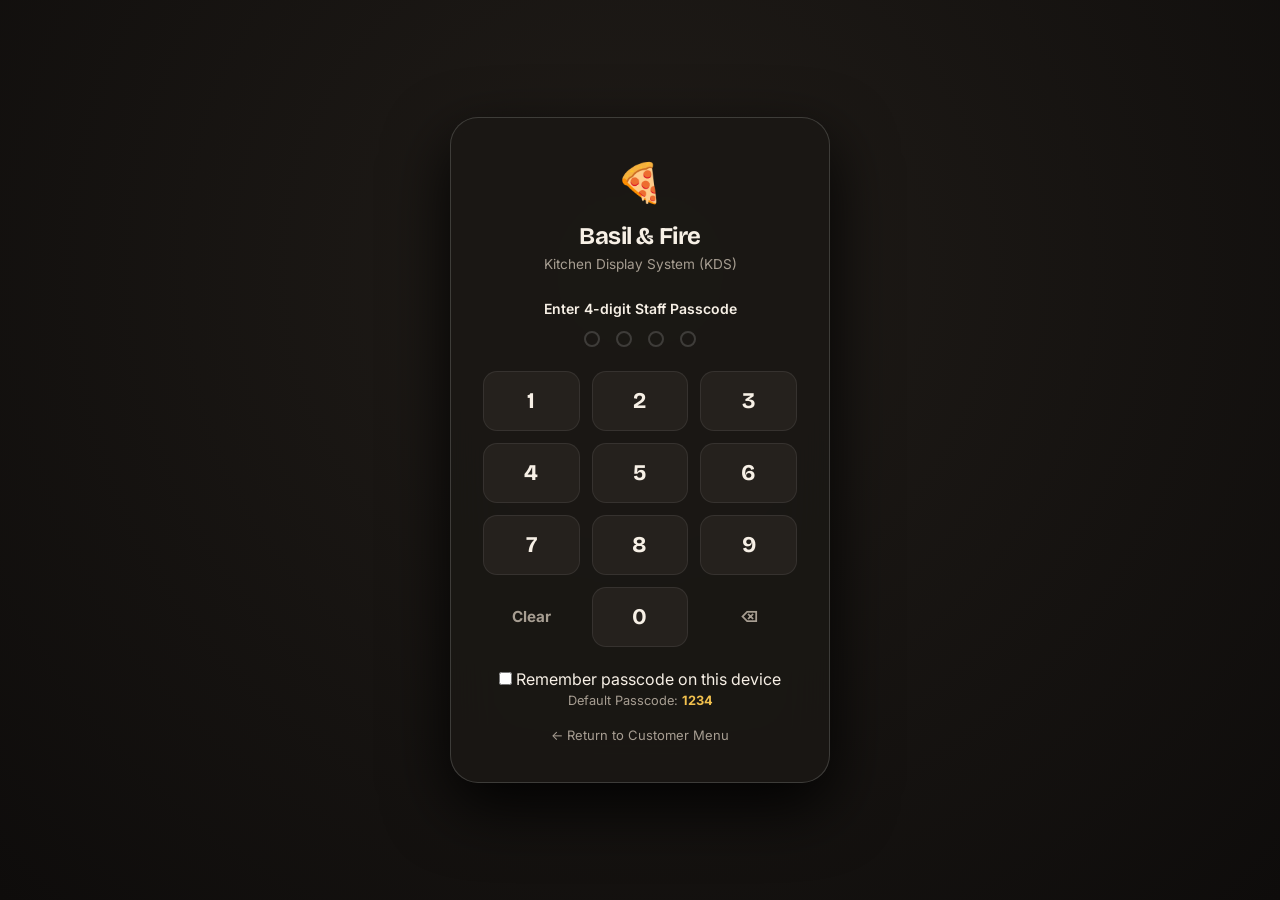
==== kitchen.html @ df95a58b "Update kitchen.html" ====
<!DOCTYPE html>
<html lang="en">
<head>
  <meta charset="UTF-8">
  <meta name="viewport" content="width=device-width, initial-scale=1, viewport-fit=cover">
  <title>Basil & Fire — Kitchen Management KDS</title>
  <meta name="description" content="Live wood-fired kitchen display system.">

  <!-- Google Fonts -->
  <link rel="preconnect" href="https://fonts.googleapis.com">
  <link rel="preconnect" href="https://fonts.gstatic.com" crossorigin>
  <link href="https://fonts.googleapis.com/css2?family=Bricolage+Grotesque:opsz,wght@12..96,400..800&family=Inter:wght@400;500;600;700&display=swap" rel="stylesheet">

  <!-- Stylesheet -->
  <link rel="stylesheet" href="style.css">

  <!-- GSAP Core -->
  <script src="https://cdnjs.cloudflare.com/ajax/libs/gsap/3.12.5/gsap.min.js" defer></script>

  <!-- Application Scripts -->
  <script src="data.js" defer></script>
  <script src="fx.js" defer></script>
  <script src="shared.js" defer></script>
  <script src="kitchen.js" defer></script>
  <script src="app.js" defer></script>
</head>
<body class="kitchen-body">

  <!-- 1. Staff Security PIN Lock Screen -->
  <div class="pin-lock-screen" id="pin-lock-screen">
    <div class="pin-card">
      <div class="pin-brand">
        <span class="pin-logo">🍕</span>
        <h2>Basil & Fire</h2>
        <p>Kitchen Display System (KDS)</p>
      </div>

      <div class="pin-prompt">
        <p class="pin-instructions">Enter 4-digit Staff Passcode</p>
        <div class="pin-dots" id="pin-dots">
          <span class="dot"></span>
          <span class="dot"></span>
          <span class="dot"></span>
          <span class="dot"></span>
        </div>
      </div>

      <div class="pin-keypad">
        <button type="button" class="pin-key" data-num="1">1</button>
        <button type="button" class="pin-key" data-num="2">2</button>
        <button type="button" class="pin-key" data-num="3">3</button>
        <button type="button" class="pin-key" data-num="4">4</button>
        <button type="button" class="pin-key" data-num="5">5</button>
        <button type="button" class="pin-key" data-num="6">6</button>
        <button type="button" class="pin-key" data-num="7">7</button>
        <button type="button" class="pin-key" data-num="8">8</button>
        <button type="button" class="pin-key" data-num="9">9</button>
        <button type="button" class="pin-key pin-key--ghost" id="pin-clear">Clear</button>
        <button type="button" class="pin-key" data-num="0">0</button>
        <button type="button" class="pin-key pin-key--ghost" id="pin-back">⌫</button>
      </div>

      <div class="pin-security-toggle">
        <label>
          <input type="checkbox" id="remember-pin-checkbox"> Remember passcode on this device
        </label>
      </div>

      <p class="pin-hint" id="kds-pin-hint-text">Default Passcode: <strong>1234</strong></p>
      <a href="index.html" class="pin-exit-link">← Return to Customer Menu</a>
    </div>
  </div>

  <!-- 2. Protected KDS Dashboard -->
  <div class="kds-wrapper" id="kds-wrapper" style="display:none;">
    <header class="kds-header">
      <div class="kds-brand-group">
        <span class="live-pulse-dot" aria-hidden="true"></span>
        <h1 class="kds-title">Kitchen Display System</h1>
      </div>

      <div class="kds-nav-actions">
        <button type="button" class="btn btn--table-qr" id="qr-modal-open-btn">
          📷 Table QR Codes
        </button>
        <button type="button" class="btn btn--settings" id="kds-settings-open-btn" title="KDS Settings">
          ⚙️ Settings
        </button>
        <button type="button" class="btn btn--ghost btn--lock" id="lock-kds-btn" title="Lock KDS">
          🔒 Lock
        </button>
        <a href="index.html" class="btn btn--glow-portal" id="customer-menu-link">
          ← Customer Menu
        </a>
      </div>
    </header>

    <!-- Mobile Column Tabs Bar -->
    <div class="kds-mobile-tabs" id="kds-mobile-tabs">
      <button type="button" class="kds-tab-pill is-active" data-col="new">New (<span id="mob-count-new">0</span>)</button>
      <button type="button" class="kds-tab-pill" data-col="preparing">Prep (<span id="mob-count-preparing">0</span>)</button>
      <button type="button" class="kds-tab-pill" data-col="ready">Ready (<span id="mob-count-ready">0</span>)</button>
      <button type="button" class="kds-tab-pill" data-col="completed">Done (<span id="mob-count-completed">0</span>)</button>
    </div>

    <!-- 4 KDS Kanban Columns with Rich Indicators -->
    <main class="kds-grid" id="kds-grid">
      <section class="kds-column is-mob-visible" id="kds-col-new" data-status="new">
        <div class="kds-column__head head--new">
          <div class="col-title-wrap">
            <span class="col-dot dot--new"></span>
            <h2>New Orders</h2>
          </div>
          <span class="col-count-pill" id="count-new">0</span>
        </div>
        <div class="kds-card-list" id="col-new"></div>
      </section>

      <section class="kds-column" id="kds-col-preparing" data-status="preparing">
        <div class="kds-column__head head--prep">
          <div class="col-title-wrap">
            <span class="col-dot dot--prep"></span>
            <h2>In Preparation</h2>
          </div>
          <span class="col-count-pill" id="count-preparing">0</span>
        </div>
        <div class="kds-card-list" id="col-preparing"></div>
      </section>

      <section class="kds-column" id="kds-col-ready" data-status="ready">
        <div class="kds-column__head head--ready">
          <div class="col-title-wrap">
            <span class="col-dot dot--ready"></span>
            <h2>Ready for Pickup / Table</h2>
          </div>
          <span class="col-count-pill" id="count-ready">0</span>
        </div>
        <div class="kds-card-list" id="col-ready"></div>
      </section>

      <section class="kds-column" id="kds-col-completed" data-status="completed">
        <div class="kds-column__head head--done">
          <div class="col-title-wrap">
            <span class="col-dot dot--done"></span>
            <h2>Fulfilled / Completed</h2>
          </div>
          <span class="col-count-pill" id="count-completed">0</span>
        </div>
        <div class="kds-card-list" id="col-completed"></div>
      </section>
    </main>

    <footer class="app-footer">
      <p>Concept project by Shivam Mishra. Basil & Fire is a fictional restaurant. No payments are processed.</p>
    </footer>
  </div>

  <!-- 3. KDS Settings Modal (Change PIN & Timings) -->
  <div class="qr-modal-backdrop" id="kds-settings-backdrop" style="display:none;">
    <div class="qr-modal kds-settings-modal" id="kds-settings-modal">
      <div class="qr-modal__head">
        <div>
          <h3>⚙️ Kitchen System Settings</h3>
          <p class="qr-modal__sub">Manage Staff Passcode and Order Timings</p>
        </div>
        <button type="button" class="sheet__close-btn" id="settings-close-btn">✕</button>
      </div>

      <div class="settings-content">
        <!-- Change Passcode Section -->
        <div class="settings-group">
          <h4>🔒 Change Staff Passcode</h4>
          <p class="settings-hint">Set a new 4-digit PIN for KDS access:</p>
          <div class="settings-input-row">
            <input type="password" id="input-new-pin" class="form-input" maxlength="4" placeholder="New 4-digit PIN">
            <button type="button" class="btn btn--primary" id="btn-save-new-pin">Update PIN</button>
          </div>
          <span class="settings-status-msg" id="pin-change-status"></span>
        </div>

        <!-- Kitchen Order Timings Section -->
        <div class="settings-group">
          <h4>⏱️ Order Fulfillment Timings (ETA)</h4>
          <div class="timing-fields-grid">
            <div class="form-group">
              <label for="input-eta-delivery">Delivery ETA:</label>
              <input type="text" id="input-eta-delivery" class="form-input" placeholder="e.g. 35-45 min">
            </div>
            <div class="form-group">
              <label for="input-eta-pickup">Pickup ETA:</label>
              <input type="text" id="input-eta-pickup" class="form-input" placeholder="e.g. 20-25 min">
            </div>
            <div class="form-group" style="grid-column: span 2;">
              <label for="input-hours-text">Opening Hours Text:</label>
              <input type="text" id="input-hours-text" class="form-input" placeholder="e.g. Open daily 11am to 10pm">
            </div>
          </div>
          <button type="button" class="btn btn--primary" id="btn-save-timings" style="margin-top:12px; width:100%;">
            Save Kitchen Timings
          </button>
          <span class="settings-status-msg" id="timing-change-status"></span>
        </div>
      </div>
    </div>
  </div>

  <!-- 4. Table QR Modal -->
  <div class="qr-modal-backdrop" id="qr-backdrop" style="display:none;">
    <div class="qr-modal" id="qr-modal">
      <div class="qr-modal__head">
        <div>
          <h3>Restaurant Table QR Cards</h3>
          <p class="qr-modal__sub">Generates desk codes for in-house diners</p>
        </div>
        <button type="button" class="sheet__close-btn" id="qr-close-btn">✕</button>
      </div>

      <div class="table-selector-box">
        <label for="table-select-input">Select Table Number:</label>
        <select id="table-select-input" class="form-input table-dropdown">
          <option value="1">Table #01</option>
          <option value="2">Table #02</option>
          <option value="3">Table #03</option>
          <option value="4" selected>Table #04 (Popular)</option>
          <option value="5">Table #05</option>
          <option value="6">Table #06</option>
          <option value="7">Table #07</option>
          <option value="8">Table #08</option>
          <option value="9">Table #09</option>
          <option value="10">Table #10</option>
          <option value="11">Table #11</option>
          <option value="12">Table #12</option>
        </select>
      </div>

      <div class="qr-card-preview" id="qr-card-printable">
        <div class="qr-brand-tag">🍕 Basil & Fire</div>
        <div class="qr-table-headline" id="qr-table-headline">TABLE #04</div>
        <div class="qr-image-wrapper" id="qr-code-img-wrap"></div>
        <p class="qr-instructions">Scan with phone camera to order directly to this table</p>
      </div>

      <div class="qr-modal-actions">
        <button type="button" class="btn btn--primary" id="qr-test-open-btn">
          Test Open Table in New Tab ↗
        </button>
      </div>
    </div>
  </div>

</body>
</html>
---- style.css ----
/* ==========================================================================
   Basil & Fire - Unified Complete Stylesheet
   ========================================================================== */

:root {
  --bg: #12100E;
  --surface: #1B1815;
  --surface-2: #25211D;
  --surface-3: #322C27;
  --line: rgba(255, 255, 255, 0.08);
  --line-strong: rgba(255, 255, 255, 0.16);
  --text: #F7F0E6;
  --muted: #A79E92;
  --tomato: #FF5A36;
  --tomato-hover: #E34825;
  --basil: #8BD18F;
  --gold: #F2C14E;

  --font-heading: 'Bricolage Grotesque', -apple-system, BlinkMacSystemFont, sans-serif;
  --font-body: 'Inter', -apple-system, BlinkMacSystemFont, sans-serif;

  --radius-sm: 8px;
  --radius-md: 14px;
  --radius-lg: 20px;
  --radius-xl: 28px;

  --space-1: 4px;
  --space-2: 8px;
  --space-3: 12px;
  --space-4: 16px;
  --space-5: 20px;
  --space-6: 24px;
  --space-8: 32px;
}

*, *::before, *::after {
  box-sizing: border-box;
  margin: 0;
  padding: 0;
  -webkit-tap-highlight-color: transparent;
}

html {
  font-family: var(--font-body);
  background-color: var(--bg);
  color: var(--text);
  font-size: 16px;
  line-height: 1.5;
  overflow-x: hidden;
  -webkit-text-size-adjust: 100%;
}

body {
  min-height: 100vh;
  min-height: 100dvh;
  background-color: var(--bg);
  color: var(--text);
  overflow-x: hidden;
}

body.is-locked {
  overflow: hidden;
  touch-action: none;
}

:focus-visible {
  outline: 2px solid var(--tomato);
  outline-offset: 2px;
}

h1, h2, h3, h4 {
  font-family: var(--font-heading);
  letter-spacing: -0.02em;
  font-weight: 700;
  color: var(--text);
}

p {
  color: var(--muted);
}

/* Layout Containers */
.app-shell {
  width: 100%;
  max-width: 100%;
  margin: 0 auto;
  min-height: 100dvh;
  display: flex;
  flex-direction: column;
}

.main-column {
  width: 100%;
  max-width: 640px;
  margin: 0 auto;
  padding-bottom: 100px;
}

.desktop-cart-column {
  display: none;
}

@media (min-width: 1024px) {
  .app-shell {
    max-width: 1240px;
    display: grid;
    grid-template-columns: 1fr 380px;
    gap: 40px;
    padding: 0 var(--space-6);
  }
  .main-column {
    max-width: 100%;
    padding-bottom: var(--space-8);
  }
  .desktop-cart-column {
    display: block;
    position: sticky;
    top: 24px;
    height: calc(100vh - 48px);
    background: var(--surface);
    border: 1px solid var(--line);
    border-radius: var(--radius-lg);
    padding: var(--space-6);
  }
}

/* Header & Segmented Control */
.app-header {
  position: sticky;
  top: 0;
  z-index: 40;
  background: rgba(18, 16, 14, 0.9);
  backdrop-filter: blur(16px);
  -webkit-backdrop-filter: blur(16px);
  border-bottom: 1px solid var(--line);
  padding: var(--space-3) var(--space-4);
}

.nav-container {
  display: flex;
  align-items: center;
  justify-content: space-between;
  gap: var(--space-3);
  max-width: 640px;
  margin: 0 auto;
}

.brand-link {
  display: inline-flex;
  align-items: center;
  gap: 8px;
  text-decoration: none;
  color: var(--text);
  font-family: var(--font-heading);
  font-size: 1.25rem;
  font-weight: 800;
  letter-spacing: -0.02em;
}

.brand-dot {
  width: 10px;
  height: 10px;
  border-radius: 50%;
  background: var(--tomato);
  box-shadow: 0 0 10px rgba(255, 90, 54, 0.5);
}

.segmented-control {
  position: relative;
  display: inline-flex;
  background: var(--surface-2);
  border: 1px solid var(--line);
  border-radius: 999px;
  padding: 3px;
  min-height: 40px;
}

.seg-thumb {
  position: absolute;
  top: 3px;
  bottom: 3px;
  left: 0;
  background: var(--surface-3);
  border: 1px solid var(--line-strong);
  border-radius: 999px;
  transition: transform 0.25s ease, width 0.25s ease;
  pointer-events: none;
}

.seg-btn {
  position: relative;
  z-index: 2;
  background: transparent;
  border: none;
  color: var(--muted);
  font-family: var(--font-body);
  font-size: 0.8125rem;
  font-weight: 600;
  padding: 6px 14px;
  border-radius: 999px;
  cursor: pointer;
  transition: color 0.2s ease;
}

.seg-btn.is-active {
  color: var(--text);
}

/* Hero Section */
.hero-section {
  padding: var(--space-4);
}

.hero-card {
  position: relative;
  border-radius: var(--radius-lg);
  overflow: hidden;
  border: 1px solid var(--line);
  background: var(--surface);
  min-height: 200px;
  display: flex;
  flex-direction: column;
  justify-content: flex-end;
}

.hero-media {
  position: absolute;
  inset: 0;
  z-index: 1;
}

.hero-img {
  width: 100%;
  height: 100%;
  object-fit: cover;
}

.hero-overlay {
  position: absolute;
  inset: 0;
  background: linear-gradient(180deg, rgba(18, 16, 14, 0.2) 0%, rgba(18, 16, 14, 0.92) 80%, rgba(18, 16, 14, 0.98) 100%);
}

.hero-content {
  position: relative;
  z-index: 2;
  padding: var(--space-5);
}

.hero-title {
  font-size: clamp(1.6rem, 5vw, 2.2rem);
  font-weight: 800;
  line-height: 1.1;
  color: #FFFFFF;
}

.hero-tagline {
  color: var(--muted);
  font-size: 0.9rem;
  margin-top: 4px;
}

.hero-chips {
  display: flex;
  flex-wrap: wrap;
  gap: var(--space-2);
  margin-top: var(--space-3);
}

.chip {
  display: inline-flex;
  align-items: center;
  gap: 6px;
  padding: 5px 10px;
  border-radius: 999px;
  font-size: 0.75rem;
  font-weight: 600;
  background: rgba(255, 255, 255, 0.08);
  border: 1px solid var(--line);
  color: var(--text);
}

.chip--accent {
  background: rgba(255, 90, 54, 0.15);
  border-color: rgba(255, 90, 54, 0.3);
  color: #FFA590;
}

.chip-icon {
  width: 14px;
  height: 14px;
}

/* Category Tabs */
.category-tabs {
  position: sticky;
  top: 61px;
  z-index: 30;
  background: rgba(18, 16, 14, 0.92);
  backdrop-filter: blur(12px);
  -webkit-backdrop-filter: blur(12px);
  border-bottom: 1px solid var(--line);
}

.tabs-scroller {
  overflow-x: auto;
  scrollbar-width: none;
  -ms-overflow-style: none;
  padding: 0 var(--space-4);
}

.tabs-scroller::-webkit-scrollbar {
  display: none;
}

.tabs-track {
  position: relative;
  display: inline-flex;
  gap: var(--space-4);
}

.tab-btn {
  background: transparent;
  border: none;
  color: var(--muted);
  font-family: var(--font-body);
  font-size: 0.875rem;
  font-weight: 600;
  padding: var(--space-3) var(--space-1);
  cursor: pointer;
  white-space: nowrap;
  transition: color 0.2s ease;
}

.tab-btn.is-active {
  color: var(--tomato);
}

.tab-underline {
  position: absolute;
  bottom: 0;
  left: 0;
  height: 2px;
  background: var(--tomato);
  border-radius: 2px;
  transition: transform 0.25s ease, width 0.25s ease;
}

/* Menu Catalog */
.menu-catalog {
  padding: var(--space-4);
}

.category-section {
  margin-bottom: var(--space-8);
  scroll-margin-top: 110px;
}

.category-header {
  display: flex;
  align-items: baseline;
  justify-content: space-between;
  margin-bottom: var(--space-4);
  padding-bottom: var(--space-2);
  border-bottom: 1px solid var(--line);
}

.category-title {
  font-size: 1.35rem;
}

.category-count {
  font-size: 0.8rem;
  color: var(--muted);
}

.menu-grid {
  display: grid;
  grid-template-columns: 1fr;
  gap: var(--space-4);
}

/* Item Card */
.item-card {
  display: grid;
  grid-template-columns: 104px 1fr;
  gap: var(--space-3);
  background: var(--surface);
  border: 1px solid var(--line);
  border-radius: var(--radius-lg);
  padding: var(--space-3);
  cursor: pointer;
  transition: border-color 0.2s ease;
}

.item-card:hover {
  border-color: var(--line-strong);
}

.item-card__media {
  position: relative;
  width: 104px;
  height: 104px;
  border-radius: var(--radius-md);
  overflow: hidden;
  background: var(--surface-2);
  flex-shrink: 0;
}

.item-img {
  width: 100%;
  height: 100%;
  object-fit: cover;
}

.media-skeleton {
  position: absolute;
  inset: 0;
}

.skeleton {
  background: linear-gradient(90deg, var(--surface) 25%, var(--surface-2) 50%, var(--surface) 75%);
  background-size: 200% 100%;
  animation: shimmer 1.6s infinite;
}

@keyframes shimmer {
  0% { background-position: 200% 0; }
  100% { background-position: -200% 0; }
}

.img-fallback {
  width: 100%;
  height: 100%;
  background: var(--surface-2);
  display: flex;
  align-items: center;
  justify-content: center;
  color: var(--muted);
}

.img-fallback svg {
  width: 32px;
  height: 32px;
  fill: currentColor;
}

.item-badges {
  position: absolute;
  top: 6px;
  left: 6px;
  display: flex;
  flex-direction: column;
  gap: 4px;
  z-index: 2;
}

.badge {
  display: inline-flex;
  align-items: center;
  gap: 3px;
  font-size: 0.65rem;
  font-weight: 700;
  padding: 2px 6px;
  border-radius: 999px;
  text-transform: uppercase;
}

.badge--veg {
  background: rgba(18, 16, 14, 0.85);
  color: var(--basil);
  border: 1px solid var(--basil);
}

.badge-dot {
  width: 5px;
  height: 5px;
  border-radius: 50%;
  background: var(--basil);
}

.badge--spicy {
  background: rgba(18, 16, 14, 0.85);
  color: #FF8F6B;
  border: 1px solid #FF8F6B;
}

.item-card__body {
  display: flex;
  flex-direction: column;
  justify-content: space-between;
  min-width: 0;
}

.item-name {
  font-size: 1.05rem;
  line-height: 1.25;
}

.item-desc {
  font-size: 0.8125rem;
  color: var(--muted);
  margin-top: 4px;
  display: -webkit-box;
  -webkit-line-clamp: 2;
  -webkit-box-orient: vertical;
  overflow: hidden;
}

.item-card__footer {
  display: flex;
  align-items: center;
  justify-content: space-between;
  margin-top: var(--space-3);
}

.item-price {
  font-weight: 700;
  font-size: 0.95rem;
  color: var(--text);
}

/* Buttons and Steppers */
.btn {
  display: inline-flex;
  align-items: center;
  justify-content: center;
  min-height: 48px;
  padding: 0 var(--space-5);
  font-family: var(--font-body);
  font-weight: 600;
  font-size: 0.95rem;
  border-radius: var(--radius-md);
  border: 1px solid transparent;
  cursor: pointer;
  user-select: none;
}

.btn--primary {
  background-color: var(--tomato);
  color: #FFFFFF;
}

.btn--ghost {
  background-color: transparent;
  border-color: var(--line);
  color: var(--text);
}

.btn-action {
  min-width: 38px;
  height: 38px;
  border-radius: 999px;
  border: 1px solid var(--line-strong);
  background: var(--surface-2);
  color: var(--text);
  font-weight: 700;
  font-size: 0.875rem;
  padding: 0 14px;
  display: inline-flex;
  align-items: center;
  justify-content: center;
  cursor: pointer;
}

.btn-action--custom {
  background: rgba(255, 90, 54, 0.1);
  color: var(--tomato);
  border-color: rgba(255, 90, 54, 0.3);
}

.btn-action--add {
  font-size: 1.15rem;
  padding: 0;
  width: 38px;
}

.stepper {
  display: inline-flex;
  align-items: center;
  background: var(--surface-3);
  border: 1px solid var(--line-strong);
  border-radius: 999px;
  height: 38px;
  padding: 2px;
}

.stepper-btn {
  width: 32px;
  height: 32px;
  border-radius: 50%;
  border: none;
  background: transparent;
  color: var(--text);
  font-size: 1.1rem;
  font-weight: 700;
  display: inline-flex;
  align-items: center;
  justify-content: center;
  cursor: pointer;
}

.stepper-val {
  min-width: 24px;
  text-align: center;
  font-weight: 700;
  font-size: 0.875rem;
}

/* Floating Cart Bar (Hidden When 0 items) */
.cart-bar-anchor {
  position: fixed;
  bottom: 0;
  left: 0;
  right: 0;
  z-index: 50;
  pointer-events: none;
  padding: 0 var(--space-4) max(14px, env(safe-area-inset-bottom));
}

.cart-bar {
  display: none; /* Never peeks when empty */
  max-width: 580px;
  margin: 0 auto;
  pointer-events: auto;
  align-items: center;
  justify-content: space-between;
  background: var(--tomato);
  color: #FFFFFF;
  border-radius: var(--radius-lg);
  padding: 14px 20px;
  box-shadow: 0 10px 30px rgba(255, 90, 54, 0.35);
  cursor: pointer;
}

.cart-bar.is-visible {
  display: flex;
}

.cart-bar__left, .cart-bar__right {
  display: flex;
  align-items: center;
  gap: 12px;
}

.cart-bar__badge {
  background: #FFFFFF;
  color: var(--tomato);
  font-weight: 800;
  font-size: 0.8125rem;
  width: 26px;
  height: 26px;
  border-radius: 50%;
  display: flex;
  align-items: center;
  justify-content: center;
}

.cart-bar__title {
  font-weight: 700;
  font-size: 0.95rem;
}

.cart-bar__total {
  font-weight: 800;
  font-size: 1.05rem;
}

.cart-bar__arrow {
  font-size: 1.2rem;
}

/* Sheet & Modal Containers */
.overlay-container {
  display: none;
  position: fixed;
  inset: 0;
  z-index: 100;
}

.overlay-container.is-active {
  display: flex;
  align-items: flex-end;
  justify-content: center;
}

.sheet-backdrop {
  position: absolute;
  inset: 0;
  background: rgba(0, 0, 0, 0.7);
}

.sheet {
  position: relative;
  z-index: 2;
  width: 100%;
  max-width: 600px;
  max-height: 90dvh;
  background: var(--surface);
  border-radius: var(--radius-xl) var(--radius-xl) 0 0;
  border-top: 1px solid var(--line-strong);
  display: flex;
  flex-direction: column;
}

@media (min-width: 1024px) {
  .overlay-container.is-active {
    align-items: center;
  }
  .sheet {
    max-width: 520px;
    border-radius: var(--radius-xl);
    border: 1px solid var(--line-strong);
    box-shadow: 0 20px 60px rgba(0, 0, 0, 0.8);
  }
}

.sheet__handle {
  width: 36px;
  height: 4px;
  border-radius: 2px;
  background: var(--line-strong);
  margin: 12px auto;
  flex-shrink: 0;
}

.sheet__head {
  padding: 0 var(--space-5) var(--space-3);
  border-bottom: 1px solid var(--line);
}

.sheet__title-row {
  display: flex;
  align-items: center;
  justify-content: space-between;
}

.sheet__title {
  font-size: 1.4rem;
}

.sheet__close-btn {
  width: 36px;
  height: 36px;
  border-radius: 50%;
  border: 1px solid var(--line);
  background: var(--surface-2);
  color: var(--muted);
  font-size: 1.1rem;
  display: flex;
  align-items: center;
  justify-content: center;
  cursor: pointer;
}

.sheet__desc {
  font-size: 0.875rem;
  margin-top: 4px;
}

.sheet__scroll-content {
  overflow-y: auto;
  padding: var(--space-4) var(--space-5);
  display: flex;
  flex-direction: column;
  gap: var(--space-5);
}

.sheet-group {
  border: none;
}

.sheet-group__legend {
  font-weight: 700;
  font-size: 0.9rem;
  display: flex;
  align-items: center;
  justify-content: space-between;
  margin-bottom: var(--space-3);
  color: var(--text);
  width: 100%;
}

.sheet-group__hint {
  font-size: 0.75rem;
  color: var(--muted);
  font-weight: 500;
}

.sheet-options--grid {
  display: grid;
  grid-template-columns: repeat(auto-fit, minmax(130px, 1fr));
  gap: var(--space-2);
}

.sheet-options--list {
  display: flex;
  flex-direction: column;
  gap: var(--space-2);
}

.choice-card {
  position: relative;
  display: flex;
  align-items: center;
  justify-content: space-between;
  padding: 12px 14px;
  background: var(--surface-2);
  border: 1px solid var(--line);
  border-radius: var(--radius-md);
  cursor: pointer;
}

.choice-card.is-selected {
  border-color: var(--tomato);
  background: rgba(255, 90, 54, 0.08);
}

.choice-input {
  position: absolute;
  opacity: 0;
  pointer-events: none;
}

.choice-info {
  display: flex;
  align-items: center;
  justify-content: space-between;
  width: 100%;
}

.choice-name {
  font-size: 0.875rem;
  font-weight: 600;
}

.choice-delta {
  font-size: 0.8125rem;
  color: var(--muted);
  font-weight: 600;
}

.choice-card.is-selected .choice-delta {
  color: var(--tomato);
}

.notes-wrap {
  position: relative;
}

.notes-wrap textarea {
  width: 100%;
  background: var(--surface-2);
  border: 1px solid var(--line);
  border-radius: var(--radius-md);
  padding: 10px 12px;
  color: var(--text);
  font-family: var(--font-body);
  font-size: 0.875rem;
  resize: none;
}

.notes-wrap textarea:focus {
  outline: none;
  border-color: var(--tomato);
}

.notes-count {
  position: absolute;
  right: 12px;
  bottom: 8px;
  font-size: 0.7rem;
  color: var(--muted);
}

.sheet__footer {
  margin-top: auto;
  padding: var(--space-3) var(--space-5) max(16px, env(safe-area-inset-bottom));
  border-top: 1px solid var(--line);
  background: var(--surface);
  display: grid;
  grid-template-columns: 120px 1fr;
  gap: var(--space-3);
  align-items: center;
}

.sheet__qty-stepper {
  display: flex;
  align-items: center;
  justify-content: space-between;
  background: var(--surface-2);
  border: 1px solid var(--line);
  border-radius: var(--radius-md);
  height: 50px;
  padding: 0 4px;
}

.sheet-qty-btn {
  background: transparent;
  border: none;
  color: var(--text);
  font-size: 1.25rem;
  font-weight: 700;
  width: 36px;
  height: 36px;
  cursor: pointer;
}

.sheet-qty-val {
  font-weight: 800;
  font-size: 1rem;
}

.sheet__add-btn {
  width: 100%;
  height: 50px;
  font-size: 1rem;
}

/* Fly-to-Cart Particle */
.fly-particle {
  position: fixed;
  z-index: 9999;
  pointer-events: none;
  width: 32px;
  height: 32px;
  display: flex;
  align-items: center;
  justify-content: center;
  font-size: 24px;
}

/* Footer on Every Page */
.app-footer {
  padding: var(--space-8) var(--space-4) calc(var(--space-8) + env(safe-area-inset-bottom));
  text-align: center;
  border-top: 1px solid var(--line);
  margin-top: var(--space-8);
}

.app-footer p {
  font-size: 0.8125rem;
  color: var(--muted);
  max-width: 440px;
  margin: 0 auto;
}

.live-dot {
  display: inline-block;
  width: 10px;
  height: 10px;
  background: var(--basil);
  border-radius: 50%;
}
/* ==========================================================================
   Phase 3: Cart Drawer, Promo Code, Desktop Panel & Checkout Flow
   ========================================================================== */

/* Desktop Sticky Cart Panel */
.cart-panel {
  display: flex;
  flex-direction: column;
  height: 100%;
}

.cart-panel--empty {
  display: flex;
  flex-direction: column;
  align-items: center;
  justify-content: center;
  text-align: center;
  padding: var(--space-6);
}

.empty-cart-graphic {
  font-size: 3rem;
  margin-bottom: var(--space-3);
}

.empty-cart-title {
  font-size: 1.25rem;
  margin-bottom: var(--space-2);
}

.empty-cart-desc {
  font-size: 0.85rem;
  color: var(--muted);
  max-width: 260px;
}

.cart-panel__head {
  display: flex;
  align-items: baseline;
  justify-content: space-between;
  padding-bottom: var(--space-3);
  border-bottom: 1px solid var(--line);
}

.cart-panel__title {
  font-size: 1.25rem;
}

.cart-panel__count {
  font-size: 0.85rem;
  color: var(--muted);
}

.cart-lines-scroller {
  flex: 1;
  overflow-y: auto;
  padding: var(--space-3) 0;
  display: flex;
  flex-direction: column;
  gap: var(--space-3);
}

/* Cart Line Cards */
.cart-line-card {
  background: var(--surface-2);
  border: 1px solid var(--line);
  border-radius: var(--radius-md);
  padding: 12px;
  display: flex;
  flex-direction: column;
  gap: 8px;
}

.cart-line-main {
  display: flex;
  justify-content: space-between;
  align-items: flex-start;
  gap: 8px;
}

.cart-line-title {
  font-size: 0.95rem;
  font-weight: 700;
}

.cart-line-options {
  font-size: 0.75rem;
  color: var(--muted);
  margin-top: 2px;
}

.cart-line-notes {
  font-size: 0.75rem;
  color: var(--gold);
  font-style: italic;
  margin-top: 2px;
}

.cart-line-price {
  font-weight: 700;
  font-size: 0.9rem;
  margin-top: 4px;
}

.cart-line-del {
  background: transparent;
  border: none;
  font-size: 0.95rem;
  cursor: pointer;
  padding: 4px;
  opacity: 0.7;
}

.cart-line-del:hover {
  opacity: 1;
}

.stepper--sm {
  height: 32px;
}

.stepper--sm .stepper-btn {
  width: 28px;
  height: 28px;
  font-size: 0.95rem;
}

.stepper--sm .stepper-val {
  min-width: 20px;
  font-size: 0.8rem;
}

/* Promo Code Box */
.promo-box {
  padding: var(--space-3) 0;
  border-top: 1px solid var(--line);
  border-bottom: 1px solid var(--line);
}

.promo-label {
  display: block;
  font-size: 0.8rem;
  font-weight: 700;
  margin-bottom: 6px;
}

.promo-input-row {
  display: flex;
  gap: 8px;
}

.promo-input {
  flex: 1;
  background: var(--surface-2);
  border: 1px solid var(--line);
  border-radius: var(--radius-sm);
  padding: 8px 12px;
  color: var(--text);
  font-family: var(--font-body);
  font-size: 0.85rem;
  text-transform: uppercase;
}

.promo-input.is-invalid {
  border-color: var(--tomato);
}

.promo-apply-btn {
  min-height: 38px;
  padding: 0 14px;
  font-size: 0.85rem;
}

.promo-error-msg {
  font-size: 0.75rem;
  color: var(--tomato);
  margin-top: 4px;
}

.promo-applied-badge {
  display: flex;
  align-items: center;
  justify-content: space-between;
  background: rgba(139, 209, 143, 0.15);
  border: 1px solid var(--basil);
  color: var(--basil);
  padding: 8px 12px;
  border-radius: var(--radius-sm);
  font-size: 0.85rem;
  font-weight: 700;
}

.promo-remove-btn {
  background: transparent;
  border: none;
  color: var(--basil);
  font-size: 1rem;
  cursor: pointer;
}

/* Order Summary Box */
.order-summary-box {
  padding: var(--space-3) 0;
  display: flex;
  flex-direction: column;
  gap: 8px;
}

.summary-row {
  display: flex;
  justify-content: space-between;
  font-size: 0.85rem;
  color: var(--muted);
}

.summary-row--discount {
  color: var(--basil);
}

.summary-row--total {
  font-size: 1.1rem;
  font-weight: 800;
  color: var(--text);
  border-top: 1px solid var(--line);
  padding-top: 8px;
  margin-top: 4px;
}

/* Delivery Min Alert */
.delivery-min-banner {
  background: rgba(242, 193, 78, 0.12);
  border: 1px solid var(--gold);
  color: var(--gold);
  padding: 10px 12px;
  border-radius: var(--radius-sm);
  font-size: 0.8125rem;
  font-weight: 700;
  text-align: center;
  margin-bottom: 8px;
}

.btn--checkout {
  width: 100%;
}

.btn--checkout:disabled {
  opacity: 0.45;
  cursor: not-allowed;
}

/* Mobile Sheet Footer for Cart */
.sheet__footer--cart {
  display: flex;
  flex-direction: column;
  gap: 8px;
}

/* Empty View in Mobile Sheet */
.empty-cart-view {
  padding: var(--space-8) var(--space-4);
  text-align: center;
}

/* Checkout Form & Sections */
.sheet--checkout {
  max-height: 94dvh;
}

.checkout-form {
  display: flex;
  flex-direction: column;
  gap: var(--space-5);
  padding: var(--space-4) var(--space-5);
}

.checkout-section {
  display: flex;
  flex-direction: column;
  gap: var(--space-2);
}

.checkout-section.is-hidden {
  display: none !important;
}

.checkout-label {
  font-size: 0.85rem;
  font-weight: 700;
  text-transform: uppercase;
  letter-spacing: 0.05em;
  color: var(--muted);
}

.segmented-control--full {
  width: 100%;
  display: grid;
  grid-template-columns: 1fr 1fr;
}

.form-group {
  display: flex;
  flex-direction: column;
  gap: 4px;
}

.form-input {
  width: 100%;
  background: var(--surface-2);
  border: 1px solid var(--line);
  border-radius: var(--radius-md);
  padding: 12px 14px;
  color: var(--text);
  font-family: var(--font-body);
  font-size: 0.9rem;
}

.form-input:focus {
  outline: none;
  border-color: var(--tomato);
}

.form-input.is-invalid {
  border-color: var(--tomato);
  background: rgba(255, 90, 54, 0.05);
}

.form-textarea {
  resize: none;
}

.field-error {
  font-size: 0.75rem;
  color: var(--tomato);
  font-weight: 600;
}

/* Time Selector */
.time-chips-grid {
  display: grid;
  grid-template-columns: 1fr 1fr;
  gap: 8px;
}

.time-chip {
  background: var(--surface-2);
  border: 1px solid var(--line);
  border-radius: var(--radius-md);
  padding: 12px;
  color: var(--text);
  font-family: var(--font-body);
  font-size: 0.85rem;
  font-weight: 600;
  cursor: pointer;
  text-align: center;
}

.time-chip.is-active {
  border-color: var(--tomato);
  background: rgba(255, 90, 54, 0.1);
  color: var(--tomato);
}

.slots-container {
  margin-top: 8px;
}

.slots-container.is-hidden {
  display: none;
}

.slots-hint {
  font-size: 0.8rem;
  color: var(--muted);
  margin-bottom: 8px;
}

.slots-grid {
  display: grid;
  grid-template-columns: repeat(auto-fill, minmax(70px, 1fr));
  gap: 6px;
  max-height: 140px;
  overflow-y: auto;
}

.slot-btn {
  background: var(--surface-3);
  border: 1px solid var(--line);
  border-radius: var(--radius-sm);
  padding: 6px 4px;
  color: var(--text);
  font-size: 0.8rem;
  font-weight: 600;
  cursor: pointer;
}

.slot-btn.is-active {
  background: var(--tomato);
  color: #FFFFFF;
  border-color: var(--tomato);
}

.slot-btn.is-disabled {
  opacity: 0.3;
  cursor: not-allowed;
  text-decoration: line-through;
}

/* Payment Notice */
.payment-badge {
  display: flex;
  align-items: center;
  gap: 12px;
  background: var(--surface-2);
  border: 1px solid var(--line);
  border-radius: var(--radius-md);
  padding: 12px 14px;
}

.payment-icon {
  font-size: 1.5rem;
}

.payment-info strong {
  display: block;
  font-size: 0.9rem;
}

.payment-info p {
  font-size: 0.75rem;
  color: var(--muted);
  margin-top: 2px;
}

/* Review Box */
.checkout-review-box {
  background: var(--surface-2);
  border: 1px solid var(--line);
  border-radius: var(--radius-md);
  padding: 14px;
  gap: 6px;
}

.review-row {
  display: flex;
  justify-content: space-between;
  font-size: 0.85rem;
  color: var(--muted);
}

.review-row--disc {
  color: var(--basil);
}

.review-row--total {
  font-size: 1.1rem;
  font-weight: 800;
  color: var(--text);
  border-top: 1px solid var(--line);
  padding-top: 8px;
  margin-top: 6px;
}

/* Checkout Action Buttons */
.checkout-actions {
  display: flex;
  flex-direction: column;
  gap: 10px;
  margin-top: var(--space-2);
}

.btn--order-place {
  width: 100%;
}

.btn--whatsapp {
  width: 100%;
  background: #25D366;
  color: #FFFFFF;
  font-weight: 700;
}

.btn--whatsapp:hover {
  background: #20BA5A;
}

/* Confirmation Modal */
.sheet--confirm {
  padding: var(--space-6);
}

.confirm-content {
  display: flex;
  flex-direction: column;
  align-items: center;
  text-align: center;
  gap: var(--space-3);
}

.confirm-check-badge {
  width: 64px;
  height: 64px;
  border-radius: 50%;
  background: var(--basil);
  color: #12100E;
  font-size: 2.2rem;
  font-weight: 900;
  display: flex;
  align-items: center;
  justify-content: center;
}

.confirm-title {
  font-size: 1.6rem;
}

.confirm-id {
  font-size: 1rem;
}

.confirm-eta span {
  color: var(--tomato);
  font-weight: 700;
}

.confirm-summary {
  width: 100%;
  background: var(--surface-2);
  border: 1px solid var(--line);
  border-radius: var(--radius-md);
  padding: 14px;
  margin: var(--space-3) 0;
}

.confirm-items-list {
  display: flex;
  flex-direction: column;
  gap: 6px;
  padding-bottom: 8px;
  border-bottom: 1px solid var(--line);
}

.confirm-item-row {
  display: flex;
  justify-content: space-between;
  font-size: 0.85rem;
}

.confirm-total-row {
  display: flex;
  justify-content: space-between;
  font-size: 1.05rem;
  padding-top: 8px;
}
/* ==========================================================================
   Phase 4: Confirmation, Animated SVG Check, Live Tracker & Kitchen Board
   ========================================================================== */

/* Active Order Floating Pill on Customer Page */
.active-order-chip {
  position: fixed;
  top: 14px;
  right: 14px;
  z-index: 60;
  background: var(--surface-2);
  border: 1px solid var(--tomato);
  color: var(--text);
  padding: 8px 14px;
  border-radius: 999px;
  display: flex;
  align-items: center;
  gap: 8px;
  font-family: var(--font-body);
  font-weight: 700;
  font-size: 0.8125rem;
  box-shadow: 0 4px 16px rgba(0, 0, 0, 0.4);
  cursor: pointer;
}

.chip-pulse {
  width: 8px;
  height: 8px;
  border-radius: 50%;
  background: var(--tomato);
  box-shadow: 0 0 0 rgba(255, 90, 54, 0.5);
  animation: pulseDot 1.8s infinite;
}

@keyframes pulseDot {
  0% { box-shadow: 0 0 0 0 rgba(255, 90, 54, 0.7); }
  70% { box-shadow: 0 0 0 8px rgba(255, 90, 54, 0); }
  100% { box-shadow: 0 0 0 0 rgba(255, 90, 54, 0); }
}

/* Tracker Sheet Modal */
.sheet--tracker {
  max-height: 94dvh;
}

.tracker-content {
  display: flex;
  flex-direction: column;
  gap: var(--space-4);
  padding: var(--space-4) var(--space-5);
}

.tracker-header {
  display: flex;
  flex-direction: column;
  align-items: center;
  text-align: center;
  gap: 8px;
}

/* Animated SVG Stroke Checkmark */
.check-animation-wrap {
  width: 60px;
  height: 60px;
}

.check-svg {
  width: 100%;
  height: 100%;
}

.check-circle {
  stroke: var(--basil);
  stroke-width: 3;
  stroke-dasharray: 166;
  stroke-dashoffset: 166;
  animation: strokeCircle 0.6s cubic-bezier(0.65, 0, 0.45, 1) forwards;
}

.check-path {
  stroke: var(--basil);
  stroke-width: 3;
  stroke-linecap: round;
  stroke-linejoin: round;
  stroke-dasharray: 48;
  stroke-dashoffset: 48;
  animation: strokeCheck 0.35s cubic-bezier(0.65, 0, 0.45, 1) 0.5s forwards;
}

@keyframes strokeCircle {
  100% { stroke-dashoffset: 0; }
}

@keyframes strokeCheck {
  100% { stroke-dashoffset: 0; }
}

.tracker-order-id {
  font-size: 1.4rem;
  letter-spacing: 0.05em;
}

.tracker-eta-line {
  font-size: 0.875rem;
  color: var(--muted);
}

.tracker-eta-line strong {
  color: var(--tomato);
}

/* Multi-Step Progress Tracker */
.tracker-steps-card {
  position: relative;
  background: var(--surface-2);
  border: 1px solid var(--line);
  border-radius: var(--radius-lg);
  padding: var(--space-5) var(--space-3) var(--space-4);
  margin: var(--space-2) 0;
}

.tracker-progress-track {
  position: absolute;
  top: 38px;
  left: 36px;
  right: 36px;
  height: 3px;
  background: var(--surface-3);
  z-index: 1;
}

.tracker-progress-fill {
  height: 100%;
  background: var(--tomato);
  transition: width 0.45s ease;
}

.tracker-steps-grid {
  position: relative;
  z-index: 2;
  display: grid;
  grid-template-columns: repeat(4, 1fr);
  text-align: center;
}

.tracker-step {
  display: flex;
  flex-direction: column;
  align-items: center;
  gap: 8px;
}

.step-dot {
  position: relative;
  width: 36px;
  height: 36px;
  border-radius: 50%;
  background: var(--surface-3);
  border: 2px solid var(--line-strong);
  display: flex;
  align-items: center;
  justify-content: center;
  font-size: 0.95rem;
  transition: background-color 0.3s ease, border-color 0.3s ease;
}

.tracker-step.is-passed .step-dot {
  background: rgba(139, 209, 143, 0.2);
  border-color: var(--basil);
}

.tracker-step.is-current .step-dot {
  background: var(--tomato);
  border-color: var(--tomato);
  transform: scale(1.1);
}

.step-pulse-ring {
  position: absolute;
  inset: -6px;
  border-radius: 50%;
  border: 2px solid var(--tomato);
  animation: pulseRing 1.5s infinite;
}

@keyframes pulseRing {
  0% { transform: scale(0.9); opacity: 1; }
  100% { transform: scale(1.4); opacity: 0; }
}

.step-title {
  font-size: 0.72rem;
  font-weight: 600;
  color: var(--muted);
}

.tracker-step.is-current .step-title {
  color: var(--text);
  font-weight: 700;
}

/* Tracker Details Box */
.tracker-items-box {
  background: var(--surface-2);
  border: 1px solid var(--line);
  border-radius: var(--radius-md);
  padding: 14px;
}

.tracker-items-head {
  font-size: 0.85rem;
  text-transform: uppercase;
  color: var(--muted);
  margin-bottom: 8px;
}

.tracker-items-list {
  display: flex;
  flex-direction: column;
  gap: 8px;
  padding-bottom: 10px;
  border-bottom: 1px solid var(--line);
}

.tracker-item-row {
  display: flex;
  justify-content: space-between;
  font-size: 0.85rem;
}

.tracker-item-opts {
  font-size: 0.75rem;
  color: var(--muted);
}

.tracker-item-notes {
  font-size: 0.75rem;
  color: var(--gold);
}

.tracker-totals-block {
  padding-top: 8px;
  display: flex;
  flex-direction: column;
  gap: 4px;
}

.tracker-total-line {
  display: flex;
  justify-content: space-between;
  font-size: 0.8125rem;
  color: var(--muted);
}

.tracker-total-line--disc {
  color: var(--basil);
}

.tracker-total-line--grand {
  font-size: 1rem;
  font-weight: 800;
  color: var(--text);
  border-top: 1px solid var(--line);
  padding-top: 6px;
  margin-top: 4px;
}

.tracker-actions {
  display: flex;
  flex-direction: column;
  gap: 8px;
  margin-top: 4px;
}

/* ==========================================================================
   Kitchen Board Styles (kitchen.html)
   ========================================================================== */
.kitchen-board {
  display: grid;
  grid-template-columns: repeat(4, 1fr);
  gap: var(--space-4);
  margin-top: var(--space-5);
}

@media (max-width: 900px) {
  .kitchen-board {
    display: flex;
    overflow-x: auto;
    scroll-snap-type: x mandatory;
    padding-bottom: var(--space-4);
    gap: var(--space-3);
  }
  .k-column {
    min-width: 82vw;
    scroll-snap-align: start;
    flex-shrink: 0;
  }
}

.k-column {
  background: var(--surface);
  border: 1px solid var(--line);
  border-radius: var(--radius-lg);
  padding: 14px;
  display: flex;
  flex-direction: column;
  min-height: 70vh;
}

.k-column__header {
  padding-bottom: 10px;
  border-bottom: 1px solid var(--line);
  margin-bottom: 12px;
}

.k-column__header h2 {
  font-size: 1.1rem;
  display: flex;
  justify-content: space-between;
  align-items: center;
}

.k-column__list {
  display: flex;
  flex-direction: column;
  gap: 12px;
  flex: 1;
  overflow-y: auto;
}

/* Kitchen Order Card */
.k-card {
  background: var(--surface-2);
  border: 1px solid var(--line);
  border-radius: var(--radius-md);
  padding: 12px;
  display: flex;
  flex-direction: column;
  gap: 8px;
  transition: transform 0.2s ease, border-color 0.2s ease;
}

.card-flash {
  animation: newCardFlash 1.4s ease;
}

@keyframes newCardFlash {
  0% { border-color: var(--tomato); box-shadow: 0 0 20px rgba(255, 90, 54, 0.6); }
  100% { border-color: var(--line); box-shadow: none; }
}

.k-card__head {
  display: flex;
  justify-content: space-between;
  align-items: baseline;
}

.k-card__id {
  font-weight: 800;
  font-size: 0.95rem;
  color: var(--text);
  margin-right: 6px;
}

.k-card__name {
  font-size: 0.85rem;
  color: var(--muted);
}

.k-timer {
  font-size: 0.75rem;
  font-weight: 700;
  color: var(--gold);
}

.k-card__meta {
  display: flex;
  align-items: center;
  gap: 8px;
}

.badge--del {
  background: rgba(255, 90, 54, 0.15);
  color: var(--tomato);
  border: 1px solid var(--tomato);
}

.badge--pic {
  background: rgba(139, 209, 143, 0.15);
  color: var(--basil);
  border: 1px solid var(--basil);
}

.k-card__phone {
  font-size: 0.75rem;
  color: var(--muted);
}

.k-card__addr {
  font-size: 0.75rem;
  color: var(--muted);
  line-height: 1.3;
}

.k-card__items {
  background: var(--surface-3);
  border-radius: var(--radius-sm);
  padding: 8px 10px;
  display: flex;
  flex-direction: column;
  gap: 4px;
}

.k-card__item-line {
  font-size: 0.8125rem;
}

.k-item-qty {
  font-weight: 800;
  color: var(--tomato);
  margin-right: 4px;
}

.k-item-name {
  font-weight: 600;
}

.k-item-opts {
  font-size: 0.72rem;
  color: var(--muted);
}

.k-item-note {
  font-size: 0.72rem;
  color: var(--gold);
  font-style: italic;
  margin-left: 14px;
}

.k-card__foot {
  display: flex;
  justify-content: space-between;
  align-items: center;
  margin-top: 4px;
  padding-top: 6px;
  border-top: 1px solid var(--line);
}

.k-card__total {
  font-weight: 800;
  font-size: 0.9rem;
}

.k-action-btn {
  min-height: 34px;
  padding: 0 12px;
  font-size: 0.78rem;
}

.btn--ready {
  background-color: var(--gold);
  color: #12100E;
  font-weight: 700;
}

.btn--complete {
  background-color: var(--basil);
  color: #12100E;
  font-weight: 700;
}

.k-archived-tag {
  font-size: 0.75rem;
  color: var(--muted);
  font-weight: 600;
}
/* ==========================================================================
   Phase 5: Motion, Press Feedback, Toast Notifications & Polish
   ========================================================================== */

/* Active/Press Feedback (.97 Scale) */
.btn:active,
.btn.is-pressed,
.item-card:active,
.item-card.is-pressed,
.choice-card:active,
.choice-card.is-pressed,
.time-chip:active,
.time-chip.is-pressed,
.tab-btn:active,
.tab-btn.is-pressed {
  transform: scale(0.97) !important;
  transition: transform 0.12s ease !important;
}

/* Toast Notification Region */
.toast-region {
  position: fixed;
  bottom: max(24px, env(safe-area-inset-bottom));
  left: 50%;
  transform: translateX(-50%);
  z-index: 120;
  display: flex;
  flex-direction: column;
  align-items: center;
  gap: 8px;
  pointer-events: none;
  width: max-content;
  max-width: 90vw;
}

.toast-item {
  display: inline-flex;
  align-items: center;
  gap: 10px;
  background: var(--surface);
  border: 1px solid var(--line-strong);
  color: var(--text);
  padding: 12px 18px;
  border-radius: 999px;
  box-shadow: 0 12px 32px rgba(0, 0, 0, 0.6);
  font-size: 0.875rem;
  font-weight: 600;
  pointer-events: auto;
}

.toast-item__icon {
  font-size: 1.1rem;
}

/* Enhanced Empty State Animations */
.cart-panel--empty .empty-cart-graphic {
  animation: floatCart 3s ease-in-out infinite;
}

@keyframes floatCart {
  0%, 100% { transform: translateY(0); }
  50% { transform: translateY(-8px); }
}

/* Polish for Image Cards */
.item-card {
  transition: border-color 0.2s ease, box-shadow 0.2s ease;
}}

.item-card:hover {
  border-color: rgba(255, 255, 255, 0.2);
  box-shadow: 0 6px 20px rgba(0, 0, 0, 0.4);
}

/* Reduced Motion Overrides */
@media (prefers-reduced-motion: reduce) {
  .hero-img,
  .toast-item,
  .cart-panel--empty .empty-cart-graphic {
    animation: none !important;
    transform: none !important;
  }
}
/* Food Photos Framing & Auto-Centering */
.item-card__media {
  display: flex;
  align-items: center;
  justify-content: center;
  background: var(--surface-2);
  overflow: hidden;
}

.item-img {
  width: 100%;
  height: 100%;
  object-fit: cover;
  object-position: center center;
  display: block;
  transform: scale(1.02); /* eliminates boundary clipping */
}

.hero-card {
  min-height: 240px;
}

.hero-img {
  object-fit: cover;
  object-position: center 92%;
}
/* ==========================================================================
   Custom Photo Positioning Per Item
   Rule: object-position: X% Y%;
   X% = Left (0%) to Right (100%)
   Y% = Top (0%) to Bottom (100%)
   ========================================================================== */

/* Pizzas */
[data-id="margherita"] .item-img   { object-position: 50% 50%; }
[data-id="pepperoni"] .item-img    { object-position: 50% 50%; }
[data-id="four-cheese"] .item-img  { object-position: 40% 50%; }
[data-id="mushroom"] .item-img     { object-position: 70% 50%; }
[data-id="veggie"] .item-img       { object-position: 50% 50%; }

/* Starters */
[data-id="garlic-knots"] .item-img { object-position: 15% 50%; }
[data-id="burrata"] .item-img      { object-position: 50% 50%; }

/* Pasta */
[data-id="spaghetti"] .item-img    { object-position: 20% 50%; }
[data-id="penne"] .item-img        { object-position: 50% 50%; }

/* Desserts */
[data-id="tiramisu"] .item-img     { object-position: 50% 50%; }
[data-id="cannoli"] .item-img      { object-position: 35% 50%; }

/* Drinks (Lemonade shifted left towards the glass) */
[data-id="lemonade"] .item-img     { object-position: 40% 40%; }
[data-id="sparkling"] .item-img    { object-position: 50% 50%; }
/* ==========================================================================
   Portfolio Polish, Sticky Cart Fix, Scroll-Bleed Fix & Mobile Chip Placement
   ========================================================================== */

/* 1. Fix Desktop Sticky Cart (Align-items start allows sticky scroll anchor) */
@media (min-width: 1024px) {
  .app-shell {
    align-items: start !important;
  }

  .desktop-cart-column {
    position: sticky !important;
    top: 24px !important;
    max-height: calc(100dvh - 48px) !important;
    overflow-y: auto !important;
    box-shadow: 0 12px 40px rgba(0, 0, 0, 0.45) !important;
  }
}

/* 2. Prevent Background Screen Scroll Bleed (Overscroll Containment) */
.sheet,
.sheet__scroll-content,
.overlay-container,
.cart-lines-scroller {
  overscroll-behavior: contain !important;
  -webkit-overflow-scrolling: touch;
}

body.is-locked {
  overscroll-behavior: none !important;
}

/* 3. Mobile Active Order Chip: Moved away from header toggle to bottom-right FAB */
@media (max-width: 768px) {
  .active-order-chip {
    top: auto !important;
    bottom: 84px !important;
    right: 16px !important;
    background: rgba(30, 26, 23, 0.95) !important;
    backdrop-filter: blur(12px) !important;
    -webkit-backdrop-filter: blur(12px) !important;
    box-shadow: 0 8px 24px rgba(0, 0, 0, 0.6) !important;
  }
}

/* 4. High-End Motion & Portfolio Card Polish */
.item-card {
  transition: transform 0.22s cubic-bezier(0.16, 1, 0.3, 1), 
              border-color 0.22s ease, 
              box-shadow 0.22s ease !important;
}

.item-card:hover {
  transform: translateY(-2px);
  border-color: rgba(255, 90, 54, 0.35) !important;
  box-shadow: 0 8px 24px rgba(0, 0, 0, 0.5) !important;
}

.btn--primary {
  transition: transform 0.18s ease, filter 0.18s ease, box-shadow 0.18s ease !important;
}

.btn--primary:hover {
  filter: brightness(1.08);
  box-shadow: 0 4px 18px rgba(255, 90, 54, 0.4) !important;
}

.btn--whatsapp {
  transition: transform 0.18s ease, filter 0.18s ease, box-shadow 0.18s ease !important;
}

.btn--whatsapp:hover {
  filter: brightness(1.06);
  box-shadow: 0 4px 18px rgba(37, 211, 102, 0.35) !important;
}
/* ==========================================================================
   Permanent Fixes: Sticky Desktop Cart, Scroll Bleed & Mobile Chip Reposition
   ========================================================================== */

/* 1. Fix Sticky Cart: In Chromium browsers, 'overflow-x: hidden' breaks sticky.
      Replacing with 'overflow-x: clip' preserves sticky scroll anchoring. */
html, body {
  overflow-x: clip !important;
}

@media (min-width: 1024px) {
  .app-shell {
    display: grid !important;
    grid-template-columns: 1fr 380px !important;
    align-items: start !important; /* Vital for sticky */
    gap: 36px !important;
  }

  .desktop-cart-column {
    display: block !important;
    position: -webkit-sticky !important;
    position: sticky !important;
    top: 24px !important;
    height: calc(100vh - 48px) !important;
    max-height: calc(100dvh - 48px) !important;
    overflow-y: auto !important;
    z-index: 20 !important;
  }
}

/* 2. Fix Background Scroll Bleed: Locks body completely when sheet is open */
body.is-locked {
  overflow: hidden !important;
  height: 100vh !important;
  touch-action: none !important;
}

.sheet,
.sheet__scroll-content {
  overscroll-behavior: contain !important;
  -webkit-overflow-scrolling: touch !important;
}

/* 3. Reposition Mobile Active Order Chip (Away from Delivery/Pickup Header) */
@media (max-width: 1023px) {
  .active-order-chip {
    top: auto !important;
    bottom: 84px !important; /* Floats above cart bar at bottom right */
    right: 16px !important;
    left: auto !important;
    background: #1F1B17 !important;
    border: 1px solid var(--tomato) !important;
    box-shadow: 0 8px 24px rgba(0, 0, 0, 0.7) !important;
    z-index: 55 !important;
  }
}

/* 4. Portfolio-Grade Hover & Micro-Animations */
.item-card {
  transition: transform 0.25s cubic-bezier(0.16, 1, 0.3, 1), 
              border-color 0.2s ease, 
              box-shadow 0.25s ease !important;
}

.item-card:hover {
  transform: translateY(-3px) scale(1.005) !important;
  border-color: rgba(255, 90, 54, 0.4) !important;
  box-shadow: 0 10px 30px rgba(0, 0, 0, 0.6) !important;
}

.btn-action--add, 
.btn-action--custom {
  transition: transform 0.18s ease, background-color 0.18s ease !important;
}

.btn-action--add:hover, 
.btn-action--custom:hover {
  transform: scale(1.06) !important;
}
/* ==========================================================================
   Dine-In Table QR Generator, Portal Badges & Sticky Cart Lock
   ========================================================================== */

/* Portal Switcher Badge in Header */
.portal-badge {
  display: inline-flex;
  align-items: center;
  gap: 6px;
  background: var(--surface-3);
  border: 1px solid var(--line-strong);
  color: var(--text);
  padding: 4px 10px;
  border-radius: 999px;
  font-size: 0.75rem;
  font-weight: 700;
  text-decoration: none;
  transition: border-color 0.2s ease, background-color 0.2s ease;
}

.portal-badge:hover {
  border-color: var(--tomato);
  background: rgba(255, 90, 54, 0.15);
}

.table-active-tag {
  background: rgba(139, 209, 143, 0.15);
  border: 1px solid var(--basil);
  color: var(--basil);
  padding: 6px 14px;
  border-radius: 999px;
  font-weight: 700;
  font-size: 0.85rem;
}

.chip--table {
  background: rgba(139, 209, 143, 0.18);
  border-color: var(--basil);
  color: #B2E8B5;
}

/* Badge for Dine-In Table Orders */
.badge--table {
  background: rgba(242, 193, 78, 0.18);
  border: 1px solid var(--gold);
  color: var(--gold);
  font-weight: 800;
}

/* Table QR Modal */
.btn--table-qr {
  background: rgba(242, 193, 78, 0.15);
  border-color: var(--gold);
  color: var(--gold);
  font-weight: 700;
}

.btn--table-qr:hover {
  background: var(--gold);
  color: #12100E;
}

.qr-modal-backdrop {
  position: fixed;
  inset: 0;
  background: rgba(0, 0, 0, 0.82);
  z-index: 150;
  display: flex;
  align-items: center;
  justify-content: center;
  padding: 20px;
}

.qr-modal {
  background: var(--surface);
  border: 1px solid var(--line-strong);
  border-radius: var(--radius-xl);
  padding: var(--space-5);
  max-width: 440px;
  width: 100%;
  box-shadow: 0 20px 60px rgba(0, 0, 0, 0.9);
}

.qr-modal__head {
  display: flex;
  justify-content: space-between;
  align-items: center;
  margin-bottom: 8px;
}

.qr-modal__desc {
  font-size: 0.85rem;
  color: var(--muted);
  margin-bottom: 14px;
}

.table-selector-row {
  display: flex;
  align-items: center;
  gap: 12px;
  margin-bottom: 16px;
  font-weight: 600;
  font-size: 0.9rem;
}

.qr-code-display {
  display: flex;
  justify-content: center;
  background: #F7F0E6;
  border-radius: var(--radius-md);
  padding: 16px;
  margin: 12px 0;
}

.qr-img {
  width: 190px;
  height: 190px;
  display: block;
}

.qr-scan-hint {
  font-size: 0.8rem;
  color: var(--muted);
  text-align: center;
  margin-top: 6px;
}
/* ==========================================================================
   Luxury KDS Display, Staff PIN Gate & Table QR Card Styles
   ========================================================================== */

/* 1. Staff Security PIN Lock Screen */
.pin-lock-screen {
  position: fixed;
  inset: 0;
  z-index: 300;
  background: radial-gradient(circle at 50% 30%, #201C18 0%, #0E0C0B 100%);
  display: flex;
  align-items: center;
  justify-content: center;
  padding: 20px;
}

.pin-card {
  background: rgba(27, 24, 21, 0.85);
  backdrop-filter: blur(24px);
  -webkit-backdrop-filter: blur(24px);
  border: 1px solid var(--line-strong);
  border-radius: var(--radius-xl);
  padding: 36px 32px;
  max-width: 380px;
  width: 100%;
  text-align: center;
  box-shadow: 0 24px 64px rgba(0, 0, 0, 0.9);
}

.pin-brand {
  margin-bottom: 24px;
}

.pin-logo {
  font-size: 2.4rem;
  display: inline-block;
  margin-bottom: 6px;
}

.pin-brand h2 {
  font-size: 1.5rem;
  letter-spacing: -0.02em;
}

.pin-brand p {
  font-size: 0.85rem;
  color: var(--muted);
}

.pin-instructions {
  font-size: 0.875rem;
  font-weight: 600;
  color: var(--text);
  margin-bottom: 12px;
}

.pin-dots {
  display: flex;
  justify-content: center;
  gap: 16px;
  margin-bottom: 24px;
  transition: transform 0.2s ease;
}

.pin-dots.is-error {
  animation: pinShake 0.35s ease;
}

@keyframes pinShake {
  0%, 100% { transform: translateX(0); }
  25% { transform: translateX(-8px); }
  75% { transform: translateX(8px); }
}

.pin-dots .dot {
  width: 16px;
  height: 16px;
  border-radius: 50%;
  border: 2px solid var(--line-strong);
  background: transparent;
  transition: background-color 0.15s ease, border-color 0.15s ease, transform 0.15s ease;
}

.pin-dots .dot.is-filled {
  background: var(--tomato);
  border-color: var(--tomato);
  transform: scale(1.15);
}

.pin-keypad {
  display: grid;
  grid-template-columns: repeat(3, 1fr);
  gap: 12px;
  margin-bottom: 20px;
}

.pin-key {
  height: 60px;
  border-radius: var(--radius-md);
  background: var(--surface-2);
  border: 1px solid var(--line);
  color: var(--text);
  font-family: var(--font-heading);
  font-size: 1.4rem;
  font-weight: 700;
  display: flex;
  align-items: center;
  justify-content: center;
  cursor: pointer;
  transition: transform 0.1s ease, background 0.1s ease;
}

.pin-key:active {
  transform: scale(0.94);
  background: var(--surface-3);
}

.pin-key--ghost {
  font-family: var(--font-body);
  font-size: 0.95rem;
  background: transparent;
  border-color: transparent;
  color: var(--muted);
}

.pin-hint {
  font-size: 0.8rem;
  color: var(--muted);
}

.pin-hint strong {
  color: var(--gold);
}

.pin-exit-link {
  display: inline-block;
  margin-top: 16px;
  font-size: 0.8125rem;
  color: var(--muted);
  text-decoration: none;
}

.pin-exit-link:hover {
  color: var(--text);
}

/* 2. Luxury KDS Header & Wrapper */
.kds-wrapper {
  padding: 16px 24px;
  max-width: 1700px;
  margin: 0 auto;
}

.kds-header {
  display: flex;
  justify-content: space-between;
  align-items: center;
  padding-bottom: 16px;
  border-bottom: 1px solid var(--line);
  flex-wrap: wrap;
  gap: 12px;
}

.kds-brand-group {
  display: flex;
  align-items: center;
  gap: 14px;
}

.kds-live-status {
  display: flex;
  align-items: center;
  gap: 8px;
}

.live-pulse-dot {
  width: 10px;
  height: 10px;
  border-radius: 50%;
  background: var(--basil);
  box-shadow: 0 0 10px rgba(139, 209, 143, 0.7);
}

.kds-title {
  font-family: var(--font-heading);
  font-size: 1.35rem;
  font-weight: 800;
  letter-spacing: -0.02em;
}

.staff-badge {
  font-size: 0.75rem;
  font-weight: 700;
  background: rgba(139, 209, 143, 0.15);
  color: var(--basil);
  border: 1px solid var(--basil);
  padding: 3px 10px;
  border-radius: 999px;
}

.kds-nav-actions {
  display: flex;
  align-items: center;
  gap: 10px;
}

.btn--lock {
  border-color: rgba(255, 90, 54, 0.4);
  color: #FFA590;
}

/* Header Staff Portal Button in Customer App */
.staff-portal-btn {
  display: inline-flex;
  align-items: center;
  gap: 4px;
  background: var(--surface-3);
  border: 1px solid var(--line-strong);
  color: var(--muted);
  padding: 6px 12px;
  border-radius: 999px;
  font-size: 0.75rem;
  font-weight: 700;
  text-decoration: none;
  transition: all 0.2s ease;
}

.staff-portal-btn:hover {
  color: var(--text);
  border-color: var(--gold);
}

.table-desk-badge {
  background: rgba(242, 193, 78, 0.15);
  border: 1px solid var(--gold);
  color: var(--gold);
  font-weight: 800;
  font-size: 0.85rem;
  padding: 6px 14px;
  border-radius: 999px;
}

/* 3. KDS Kanban Columns */
.kds-grid {
  display: grid;
  grid-template-columns: repeat(4, 1fr);
  gap: 18px;
  margin-top: 20px;
}

.kds-column {
  background: var(--surface);
  border: 1px solid var(--line);
  border-radius: var(--radius-lg);
  padding: 16px;
  display: flex;
  flex-direction: column;
  min-height: 76vh;
}

.kds-column__head {
  display: flex;
  justify-content: space-between;
  align-items: center;
  padding-bottom: 12px;
  border-bottom: 1px solid var(--line);
  margin-bottom: 14px;
}

.col-title-wrap {
  display: flex;
  align-items: center;
  gap: 8px;
}

.col-title-wrap h2 {
  font-size: 1.05rem;
}

.col-dot {
  width: 8px;
  height: 8px;
  border-radius: 50%;
}

.dot--new { background: var(--tomato); }
.dot--prep { background: var(--gold); }
.dot--ready { background: var(--basil); }
.dot--done { background: var(--muted); }

.col-count-pill {
  font-weight: 800;
  font-size: 0.8rem;
  background: var(--surface-2);
  border: 1px solid var(--line);
  padding: 3px 10px;
  border-radius: 999px;
}

.kds-card-list {
  display: flex;
  flex-direction: column;
  gap: 14px;
  flex: 1;
  overflow-y: auto;
}

/* 4. Luxury Order Card */
.k-card {
  background: var(--surface-2);
  border: 1px solid var(--line);
  border-radius: var(--radius-md);
  padding: 14px;
  display: flex;
  flex-direction: column;
  gap: 10px;
  box-shadow: 0 4px 16px rgba(0, 0, 0, 0.4);
}

.k-card__top {
  display: flex;
  justify-content: space-between;
  align-items: baseline;
}

.k-order-id {
  font-weight: 800;
  font-size: 1rem;
  color: var(--text);
  margin-right: 6px;
}

.k-customer-name {
  font-size: 0.85rem;
  color: var(--muted);
  font-weight: 600;
}

.k-timer-pill {
  font-size: 0.75rem;
  font-weight: 700;
  color: var(--gold);
  background: rgba(242, 193, 78, 0.1);
  padding: 2px 8px;
  border-radius: 999px;
}

.k-card__meta {
  display: flex;
  align-items: center;
  gap: 8px;
  flex-wrap: wrap;
}

.k-badge {
  font-size: 0.7rem;
  font-weight: 800;
  padding: 3px 8px;
  border-radius: 999px;
  letter-spacing: 0.04em;
}

.k-badge--table {
  background: rgba(242, 193, 78, 0.18);
  border: 1px solid var(--gold);
  color: var(--gold);
}

.k-badge--del {
  background: rgba(255, 90, 54, 0.15);
  border: 1px solid var(--tomato);
  color: var(--tomato);
}

.k-badge--pic {
  background: rgba(139, 209, 143, 0.15);
  border: 1px solid var(--basil);
  color: var(--basil);
}

.k-phone-tag, .k-addr-tag {
  font-size: 0.75rem;
  color: var(--muted);
}

.k-card__items-box {
  background: var(--surface-3);
  border-radius: var(--radius-sm);
  padding: 10px 12px;
  display: flex;
  flex-direction: column;
  gap: 6px;
}

.k-item-line {
  font-size: 0.8125rem;
  line-height: 1.35;
}

.k-qty-num {
  font-weight: 800;
  color: var(--tomato);
  margin-right: 4px;
}

.k-food-name {
  font-weight: 600;
}

.k-opts-text {
  font-size: 0.72rem;
  color: var(--muted);
}

.k-note-highlight {
  font-size: 0.72rem;
  color: var(--gold);
  font-style: italic;
  margin-top: 2px;
}

.k-card__bottom {
  display: flex;
  justify-content: space-between;
  align-items: center;
  margin-top: 4px;
  padding-top: 8px;
  border-top: 1px solid var(--line);
}

.k-order-price {
  font-weight: 800;
  font-size: 0.95rem;
}

.k-done-tag {
  font-size: 0.75rem;
  color: var(--muted);
  font-weight: 700;
}

/* 5. Printable Table QR Card Preview */
.table-selector-box {
  display: flex;
  align-items: center;
  gap: 10px;
  margin-bottom: 16px;
}

.table-dropdown {
  width: 160px;
  padding: 8px 12px;
}

.qr-card-preview {
  background: #F7F0E6;
  color: #12100E;
  border-radius: var(--radius-lg);
  padding: 24px;
  text-align: center;
  box-shadow: 0 10px 30px rgba(0, 0, 0, 0.4);
}

.qr-brand-tag {
  font-family: var(--font-heading);
  font-weight: 800;
  font-size: 1.1rem;
  color: var(--tomato);
}

.qr-table-headline {
  font-family: var(--font-heading);
  font-weight: 900;
  font-size: 1.7rem;
  letter-spacing: 0.04em;
  margin: 4px 0 12px;
}

.qr-image-wrapper {
  display: flex;
  justify-content: center;
  margin-bottom: 12px;
}

.qr-image-wrapper img {
  width: 200px;
  height: 200px;
  display: block;
  border-radius: 8px;
}

.qr-instructions {
  font-size: 0.8rem;
  font-weight: 600;
  color: #55504A;
  max-width: 240px;
  margin: 0 auto;
}

/* 6. Mobile Responsiveness */
.kds-mobile-tabs {
  display: none;
}

@media (max-width: 1023px) {
  .kds-grid {
    grid-template-columns: 1fr;
  }
  .kds-mobile-tabs {
    display: flex;
    gap: 8px;
    overflow-x: auto;
    margin: 14px 0 6px;
    padding-bottom: 4px;
  }
  .kds-tab-pill {
    flex: 1;
    background: var(--surface-2);
    border: 1px solid var(--line);
    color: var(--muted);
    font-size: 0.8rem;
    font-weight: 700;
    padding: 8px 12px;
    border-radius: 999px;
    white-space: nowrap;
    cursor: pointer;
  }
  .kds-tab-pill.is-active {
    background: var(--tomato);
    color: #FFFFFF;
    border-color: var(--tomato);
  }
  .kds-column {
    display: none;
    min-height: auto;
  }
  .kds-column.is-mob-visible {
    display: flex;
  }
}
/* ==========================================================================
   Clean Mobile Header & In-Checkout Fulfillment Switch
   ========================================================================== */

/* Header controls alignment */
.nav-actions-wrap {
  display: flex;
  align-items: center;
  gap: 12px;
}

/* Hide delivery/pickup segmented toggle in mobile header; shown in checkout instead */
@media (max-width: 768px) {
  .desktop-only-control {
    display: none !important;
  }
}

/* Dine-in Table Notice in Checkout */
.table-checkout-notice {
  display: flex;
  align-items: center;
  gap: 12px;
  background: rgba(242, 193, 78, 0.12);
  border: 1px solid var(--gold);
  border-radius: var(--radius-md);
  padding: 14px;
  color: var(--text);
}

.table-icon {
  font-size: 1.8rem;
}

.table-checkout-notice strong {
  display: block;
  font-size: 0.95rem;
  color: var(--gold);
}

.table-checkout-notice p {
  font-size: 0.78rem;
  color: var(--muted);
  margin-top: 2px;
}
/* ==========================================================================
   Header-Tabs Seamless Stacking, Zero Gap & Glowing Customer Menu Button
   ========================================================================== */

/* 1. Eliminate Background Peek-Through Between Header and Category Tabs */
.app-header {
  height: 56px !important;
  padding: 0 var(--space-4) !important;
  display: flex !important;
  align-items: center !important;
  background: #12100E !important;
  border-bottom: 1px solid var(--line) !important;
  z-index: 60 !important;
}

.category-tabs {
  top: 56px !important; /* Matches exact height of header, 0px gap */
  margin-top: 0 !important;
  background: #12100E !important;
  border-bottom: 1px solid var(--line) !important;
  z-index: 50 !important;
}

/* 2. Tighten Gap Below Menu / Drinks Section */
.main-column {
  padding-bottom: 24px !important;
}

.app-footer {
  margin-top: 12px !important;
  padding: 24px var(--space-4) calc(24px + env(safe-area-inset-bottom)) !important;
}

/* 3. Completely Suppress Floating Active Order Chip on Screen */
.active-order-chip {
  display: none !important;
  visibility: hidden !important;
}

/* 4. Luxury Glowing Customer Menu Button in Kitchen */
.btn--glow-portal {
  background: linear-gradient(135deg, rgba(255, 90, 54, 0.25), rgba(242, 193, 78, 0.25)) !important;
  border: 1px solid var(--tomato) !important;
  color: #FFFFFF !important;
  font-weight: 700 !important;
  box-shadow: 0 0 16px rgba(255, 90, 54, 0.4) !important;
  animation: glowPulse 2.4s infinite alternate !important;
  text-decoration: none !important;
}

.btn--glow-portal:hover {
  background: var(--tomato) !important;
  box-shadow: 0 0 24px rgba(255, 90, 54, 0.8) !important;
}

@keyframes glowPulse {
  0% {
    box-shadow: 0 0 8px rgba(255, 90, 54, 0.3);
    border-color: rgba(255, 90, 54, 0.6);
  }
  100% {
    box-shadow: 0 0 22px rgba(255, 90, 54, 0.75), 0 0 12px rgba(242, 193, 78, 0.5);
    border-color: var(--gold);
  }
}

/* 5. Mobile KDS Single-Row Header Cleanliness */
@media (max-width: 768px) {
  .kds-header {
    padding: 10px 14px !important;
    gap: 8px !important;
  }
  .kds-title {
    font-size: 1.15rem !important;
  }
  .kds-nav-actions .btn {
    min-height: 38px !important;
    padding: 0 12px !important;
    font-size: 0.8rem !important;
  }
}
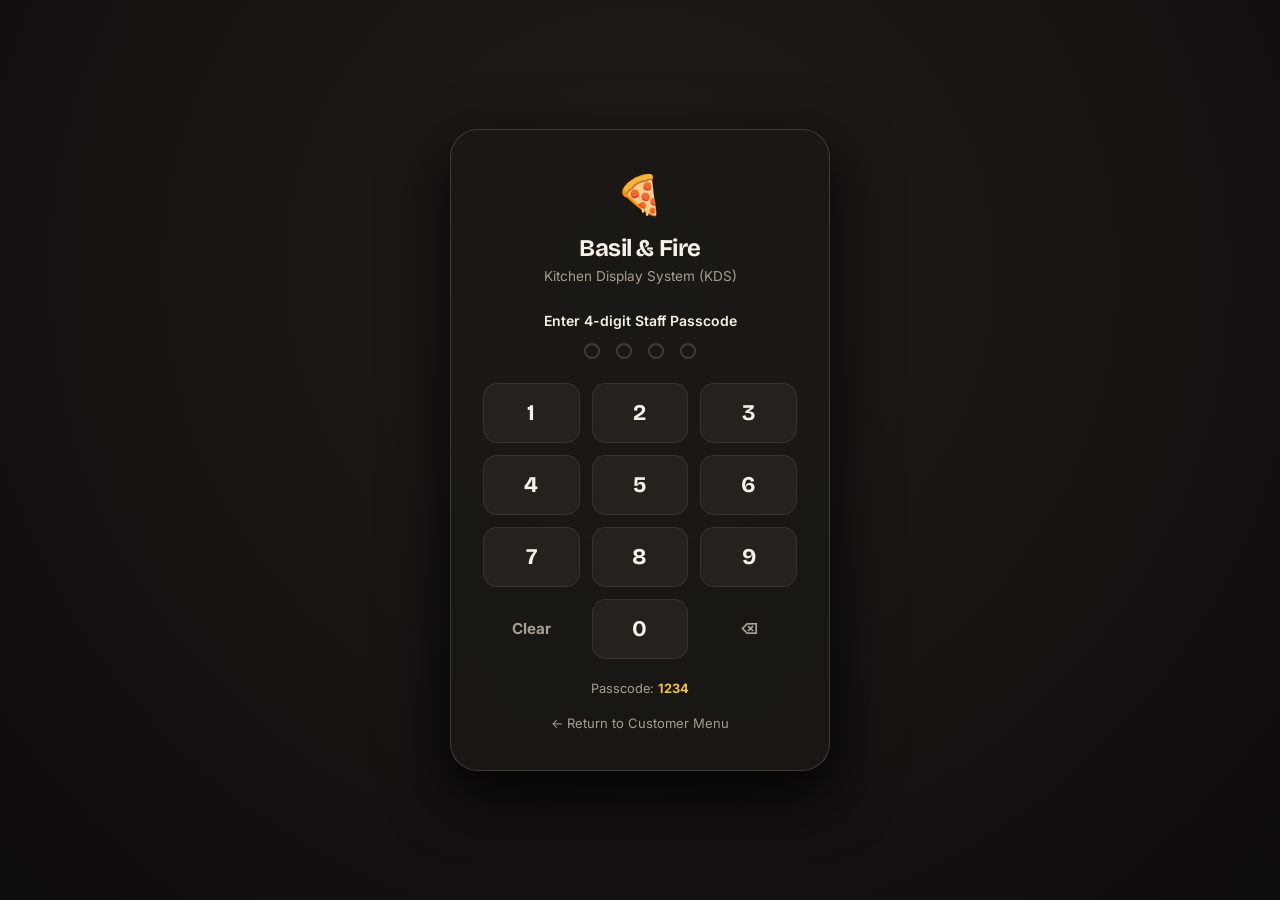
==== commit 66626171: "Update kitchen.html" ====
--- a/kitchen.html
+++ b/kitchen.html
@@ -5,6 +5,9 @@
   <meta name="viewport" content="width=device-width, initial-scale=1, viewport-fit=cover">
   <title>Basil & Fire — Kitchen Management KDS</title>
   <meta name="description" content="Live wood-fired kitchen display system.">
+
+  <!-- Tomato-Red Pizza Slice Favicon (Same on All Pages) -->
+  <link rel="icon" href="data:image/svg+xml,%3Csvg xmlns='http://www.w3.org/2000/svg' viewBox='0 0 32 32'%3E%3Cpath fill='%23FF5A36' d='M16 2 L30 28 A2 2 0 0 1 28 30 L4 30 A2 2 0 0 1 2 28 Z'/%3E%3Ccircle cx='13' cy='18' r='2.5' fill='%23F2C14E'/%3E%3Ccircle cx='20' cy='22' r='2.5' fill='%23F2C14E'/%3E%3Ccircle cx='15' cy='25' r='1.5' fill='%238BD18F'/%3E%3C/svg%3E">
 
   <!-- Google Fonts -->
   <link rel="preconnect" href="https://fonts.googleapis.com">
@@ -60,13 +63,7 @@
         <button type="button" class="pin-key pin-key--ghost" id="pin-back">⌫</button>
       </div>
 
-      <div class="pin-security-toggle">
-        <label>
-          <input type="checkbox" id="remember-pin-checkbox"> Remember passcode on this device
-        </label>
-      </div>
-
-      <p class="pin-hint" id="kds-pin-hint-text">Default Passcode: <strong>1234</strong></p>
+      <p class="pin-hint" id="kds-pin-hint-text">Passcode: <strong>1234</strong></p>
       <a href="index.html" class="pin-exit-link">← Return to Customer Menu</a>
     </div>
   </div>
@@ -86,9 +83,6 @@
         <button type="button" class="btn btn--settings" id="kds-settings-open-btn" title="KDS Settings">
           ⚙️ Settings
         </button>
-        <button type="button" class="btn btn--ghost btn--lock" id="lock-kds-btn" title="Lock KDS">
-          🔒 Lock
-        </button>
         <a href="index.html" class="btn btn--glow-portal" id="customer-menu-link">
           ← Customer Menu
         </a>
@@ -103,7 +97,7 @@
       <button type="button" class="kds-tab-pill" data-col="completed">Done (<span id="mob-count-completed">0</span>)</button>
     </div>
 
-    <!-- 4 KDS Kanban Columns with Rich Indicators -->
+    <!-- 4 KDS Kanban Columns -->
     <main class="kds-grid" id="kds-grid">
       <section class="kds-column is-mob-visible" id="kds-col-new" data-status="new">
         <div class="kds-column__head head--new">
@@ -131,7 +125,7 @@
         <div class="kds-column__head head--ready">
           <div class="col-title-wrap">
             <span class="col-dot dot--ready"></span>
-            <h2>Ready for Pickup / Table</h2>
+            <h2>Ready / Service</h2>
           </div>
           <span class="col-count-pill" id="count-ready">0</span>
         </div>
@@ -144,7 +138,10 @@
             <span class="col-dot dot--done"></span>
             <h2>Fulfilled / Completed</h2>
           </div>
-          <span class="col-count-pill" id="count-completed">0</span>
+          <div class="done-actions-wrap">
+            <span class="col-count-pill" id="count-completed">0</span>
+            <button type="button" class="btn-clear-done" id="btn-clear-done" title="Archive Fulfilled Orders">Clear Done</button>
+          </div>
         </div>
         <div class="kds-card-list" id="col-completed"></div>
       </section>
@@ -155,7 +152,7 @@
     </footer>
   </div>
 
-  <!-- 3. KDS Settings Modal (Change PIN & Timings) -->
+  <!-- Settings Modal -->
   <div class="qr-modal-backdrop" id="kds-settings-backdrop" style="display:none;">
     <div class="qr-modal kds-settings-modal" id="kds-settings-modal">
       <div class="qr-modal__head">
@@ -167,7 +164,6 @@
       </div>
 
       <div class="settings-content">
-        <!-- Change Passcode Section -->
         <div class="settings-group">
           <h4>🔒 Change Staff Passcode</h4>
           <p class="settings-hint">Set a new 4-digit PIN for KDS access:</p>
@@ -178,7 +174,6 @@
           <span class="settings-status-msg" id="pin-change-status"></span>
         </div>
 
-        <!-- Kitchen Order Timings Section -->
         <div class="settings-group">
           <h4>⏱️ Order Fulfillment Timings (ETA)</h4>
           <div class="timing-fields-grid">
@@ -204,7 +199,7 @@
     </div>
   </div>
 
-  <!-- 4. Table QR Modal -->
+  <!-- Table QR Modal -->
   <div class="qr-modal-backdrop" id="qr-backdrop" style="display:none;">
     <div class="qr-modal" id="qr-modal">
       <div class="qr-modal__head">
--- a/style.css
+++ b/style.css
@@ -3065,3 +3065,228 @@
     font-size: 0.8rem !important;
   }
 }
+/* ==========================================================================
+   Full-Width Clean Header, Tactile Checkout Cards, KDS Settings & Styling
+   ========================================================================== */
+
+/* 1. Header Layout: Brand Extreme Left, Staff Portal Extreme Right */
+.nav-container--spaced {
+  display: flex !important;
+  justify-content: space-between !important;
+  align-items: center !important;
+  width: 100% !important;
+  max-width: 100% !important;
+  padding: 0 4px !important;
+}
+
+.nav-right-actions {
+  display: flex !important;
+  align-items: center !important;
+  gap: 12px !important;
+  margin-left: auto !important;
+}
+
+/* 2. Tactile Interactive Fulfillment Cards in Checkout */
+.tactile-modes-grid {
+  display: grid;
+  grid-template-columns: 1fr 1fr;
+  gap: 10px;
+  margin-top: 4px;
+}
+
+.mode-card {
+  display: flex;
+  align-items: center;
+  gap: 12px;
+  padding: 14px 16px;
+  background: var(--surface-2);
+  border: 2px solid var(--line);
+  border-radius: var(--radius-md);
+  color: var(--text);
+  font-family: var(--font-body);
+  cursor: pointer;
+  text-align: left;
+  transition: transform 0.15s ease, border-color 0.2s ease, background-color 0.2s ease, box-shadow 0.2s ease;
+}
+
+.mode-card:hover {
+  border-color: rgba(255, 90, 54, 0.4);
+  background: rgba(255, 90, 54, 0.05);
+}
+
+.mode-card:active {
+  transform: scale(0.96);
+}
+
+.mode-card.is-selected {
+  border-color: var(--tomato) !important;
+  background: rgba(255, 90, 54, 0.12) !important;
+  box-shadow: 0 0 16px rgba(255, 90, 54, 0.25) !important;
+}
+
+.mode-card__radio {
+  width: 20px;
+  height: 20px;
+  border-radius: 50%;
+  border: 2px solid var(--line-strong);
+  display: flex;
+  align-items: center;
+  justify-content: center;
+  flex-shrink: 0;
+}
+
+.mode-card.is-selected .mode-card__radio {
+  border-color: var(--tomato);
+}
+
+.radio-indicator {
+  width: 10px;
+  height: 10px;
+  border-radius: 50%;
+  background: transparent;
+  transition: background-color 0.15s ease, transform 0.15s ease;
+}
+
+.mode-card.is-selected .radio-indicator {
+  background: var(--tomato);
+  transform: scale(1.1);
+}
+
+.mode-card__content {
+  display: flex;
+  flex-direction: column;
+  gap: 2px;
+}
+
+.mode-card__title {
+  font-weight: 700;
+  font-size: 0.92rem;
+}
+
+.mode-card__time {
+  font-size: 0.78rem;
+  color: var(--muted);
+}
+
+.mode-card.is-selected .mode-card__time {
+  color: #FFA590;
+  font-weight: 600;
+}
+
+/* 3. KDS Header Buttons & Rich Colors */
+.btn--settings {
+  background: var(--surface-3);
+  border: 1px solid var(--line-strong);
+  color: var(--text);
+  font-weight: 700;
+}
+
+.btn--settings:hover {
+  border-color: var(--gold);
+  color: var(--gold);
+}
+
+.btn--table-qr {
+  background: rgba(242, 193, 78, 0.15) !important;
+  border: 1px solid var(--gold) !important;
+  color: var(--gold) !important;
+  font-weight: 700 !important;
+}
+
+.btn--table-qr:hover {
+  background: var(--gold) !important;
+  color: #12100E !important;
+}
+
+/* KDS Column Top Accent Lines */
+.kds-column {
+  border-top-width: 3px !important;
+}
+.kds-column[data-status="new"] { border-top-color: var(--tomato) !important; }
+.kds-column[data-status="preparing"] { border-top-color: var(--gold) !important; }
+.kds-column[data-status="ready"] { border-top-color: var(--basil) !important; }
+.kds-column[data-status="completed"] { border-top-color: var(--muted) !important; }
+
+/* Empty Column Watermark */
+.kds-empty-col {
+  display: flex;
+  flex-direction: column;
+  align-items: center;
+  justify-content: center;
+  padding: 48px 16px;
+  color: var(--muted);
+  opacity: 0.45;
+  text-align: center;
+}
+
+.empty-col-icon {
+  font-size: 2rem;
+  margin-bottom: 6px;
+}
+
+/* 4. KDS Settings Modal */
+.kds-settings-modal {
+  max-width: 500px !important;
+}
+
+.settings-content {
+  display: flex;
+  flex-direction: column;
+  gap: 20px;
+  margin-top: 10px;
+}
+
+.settings-group {
+  background: var(--surface-2);
+  border: 1px solid var(--line);
+  border-radius: var(--radius-md);
+  padding: 16px;
+}
+
+.settings-group h4 {
+  font-size: 0.95rem;
+  margin-bottom: 4px;
+}
+
+.settings-hint {
+  font-size: 0.8rem;
+  color: var(--muted);
+  margin-bottom: 12px;
+}
+
+.settings-input-row {
+  display: flex;
+  gap: 10px;
+}
+
+.timing-fields-grid {
+  display: grid;
+  grid-template-columns: 1fr 1fr;
+  gap: 12px;
+}
+
+.timing-fields-grid label {
+  font-size: 0.8rem;
+  color: var(--muted);
+  font-weight: 600;
+  display: block;
+  margin-bottom: 4px;
+}
+
+.settings-status-msg {
+  display: block;
+  font-size: 0.8rem;
+  font-weight: 700;
+  margin-top: 8px;
+}
+
+.pin-security-toggle {
+  margin: 12px 0 16px;
+  font-size: 0.8rem;
+  color: var(--muted);
+}
+
+.pin-security-toggle input {
+  margin-right: 6px;
+  accent-color: var(--tomato);
+}
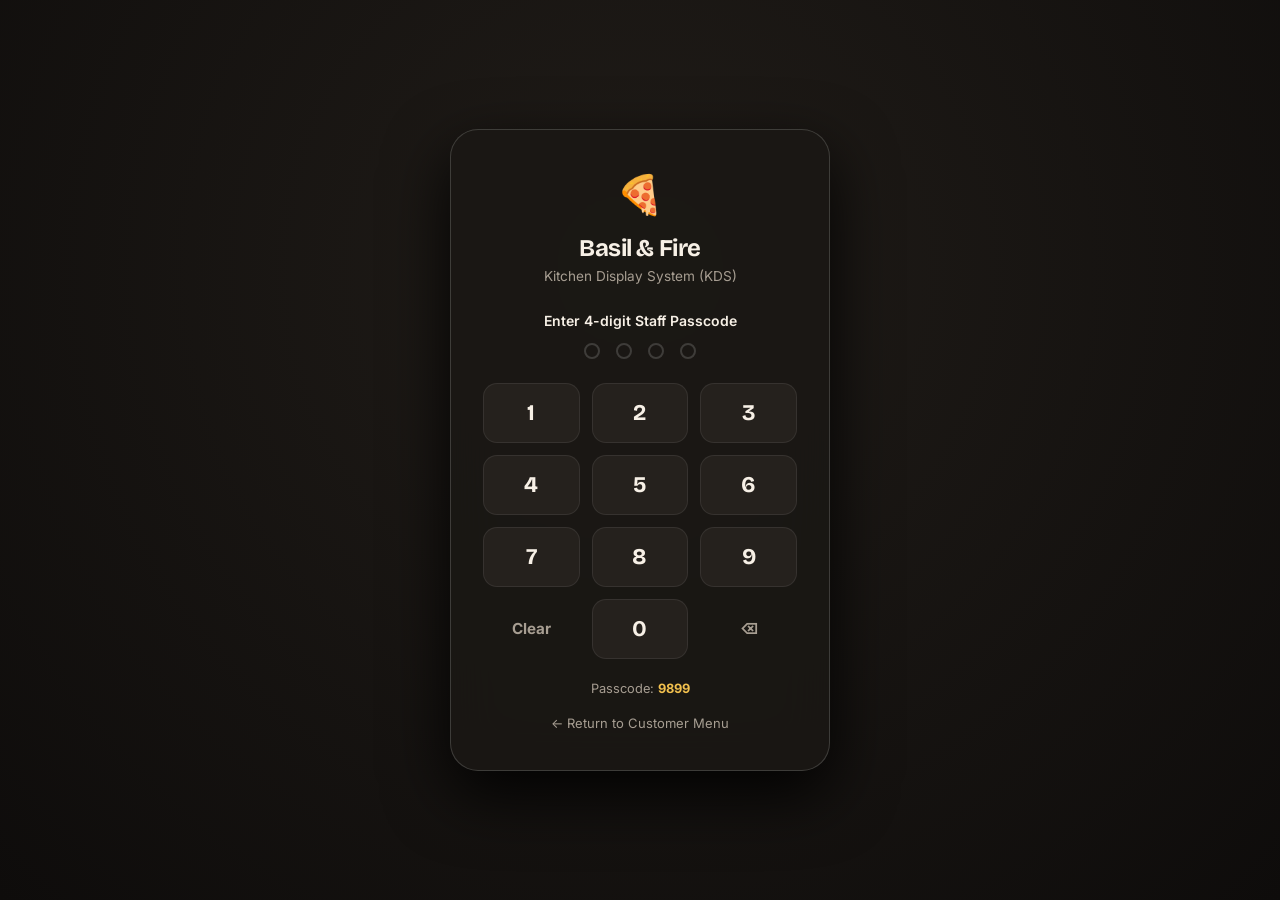
==== commit fb706632: "Update kitchen.html" ====
--- a/kitchen.html
+++ b/kitchen.html
@@ -6,7 +6,7 @@
   <title>Basil & Fire — Kitchen Management KDS</title>
   <meta name="description" content="Live wood-fired kitchen display system.">
 
-  <!-- Tomato-Red Pizza Slice Favicon (Same on All Pages) -->
+  <!-- Tomato-Red Pizza Slice Favicon -->
   <link rel="icon" href="data:image/svg+xml,%3Csvg xmlns='http://www.w3.org/2000/svg' viewBox='0 0 32 32'%3E%3Cpath fill='%23FF5A36' d='M16 2 L30 28 A2 2 0 0 1 28 30 L4 30 A2 2 0 0 1 2 28 Z'/%3E%3Ccircle cx='13' cy='18' r='2.5' fill='%23F2C14E'/%3E%3Ccircle cx='20' cy='22' r='2.5' fill='%23F2C14E'/%3E%3Ccircle cx='15' cy='25' r='1.5' fill='%238BD18F'/%3E%3C/svg%3E">
 
   <!-- Google Fonts -->
@@ -29,7 +29,7 @@
 </head>
 <body class="kitchen-body">
 
-  <!-- 1. Staff Security PIN Lock Screen -->
+  <!-- 1. Mandatory Security PIN Lock Screen -->
   <div class="pin-lock-screen" id="pin-lock-screen">
     <div class="pin-card">
       <div class="pin-brand">
@@ -63,7 +63,7 @@
         <button type="button" class="pin-key pin-key--ghost" id="pin-back">⌫</button>
       </div>
 
-      <p class="pin-hint" id="kds-pin-hint-text">Passcode: <strong>1234</strong></p>
+      <p class="pin-hint" id="kds-pin-hint-text">Passcode: <strong>9899</strong></p>
       <a href="index.html" class="pin-exit-link">← Return to Customer Menu</a>
     </div>
   </div>
@@ -73,18 +73,22 @@
     <header class="kds-header">
       <div class="kds-brand-group">
         <span class="live-pulse-dot" aria-hidden="true"></span>
-        <h1 class="kds-title">Kitchen Display System</h1>
+        <h1 class="kds-title">Kitchen Display</h1>
+        <span class="cloud-sync-status" id="cloud-sync-status">Cloud Live</span>
       </div>
 
       <div class="kds-nav-actions">
-        <button type="button" class="btn btn--table-qr" id="qr-modal-open-btn">
-          📷 Table QR Codes
-        </button>
-        <button type="button" class="btn btn--settings" id="kds-settings-open-btn" title="KDS Settings">
+        <button type="button" class="btn btn--kds-action" id="btn-refresh-orders" title="Sync orders from cloud">
+          <span class="refresh-icon">🔄</span> Refresh
+        </button>
+        <button type="button" class="btn btn--kds-action btn--table-qr" id="qr-modal-open-btn">
+          📷 QR
+        </button>
+        <button type="button" class="btn btn--kds-action" id="kds-settings-open-btn" title="KDS Settings">
           ⚙️ Settings
         </button>
         <a href="index.html" class="btn btn--glow-portal" id="customer-menu-link">
-          ← Customer Menu
+          ← Menu
         </a>
       </div>
     </header>
@@ -136,11 +140,11 @@
         <div class="kds-column__head head--done">
           <div class="col-title-wrap">
             <span class="col-dot dot--done"></span>
-            <h2>Fulfilled / Completed</h2>
+            <h2>Fulfilled / Done</h2>
           </div>
           <div class="done-actions-wrap">
             <span class="col-count-pill" id="count-completed">0</span>
-            <button type="button" class="btn-clear-done" id="btn-clear-done" title="Archive Fulfilled Orders">Clear Done</button>
+            <button type="button" class="btn-clear-done" id="btn-clear-done" title="Clear Fulfilled Orders Across All Devices">Clear Done</button>
           </div>
         </div>
         <div class="kds-card-list" id="col-completed"></div>
@@ -152,20 +156,20 @@
     </footer>
   </div>
 
-  <!-- Settings Modal -->
+  <!-- Settings Modal (Cloud-Synced Hours) -->
   <div class="qr-modal-backdrop" id="kds-settings-backdrop" style="display:none;">
     <div class="qr-modal kds-settings-modal" id="kds-settings-modal">
       <div class="qr-modal__head">
         <div>
           <h3>⚙️ Kitchen System Settings</h3>
-          <p class="qr-modal__sub">Manage Staff Passcode and Order Timings</p>
+          <p class="qr-modal__sub">Manage Universal Passcode & Hours</p>
         </div>
         <button type="button" class="sheet__close-btn" id="settings-close-btn">✕</button>
       </div>
 
       <div class="settings-content">
         <div class="settings-group">
-          <h4>🔒 Change Staff Passcode</h4>
+          <h4>🔒 Change Staff Passcode (Syncs to All Devices)</h4>
           <p class="settings-hint">Set a new 4-digit PIN for KDS access:</p>
           <div class="settings-input-row">
             <input type="password" id="input-new-pin" class="form-input" maxlength="4" placeholder="New 4-digit PIN">
@@ -175,23 +179,15 @@
         </div>
 
         <div class="settings-group">
-          <h4>⏱️ Order Fulfillment Timings (ETA)</h4>
+          <h4>⏱️ Restaurant Hours Information</h4>
           <div class="timing-fields-grid">
-            <div class="form-group">
-              <label for="input-eta-delivery">Delivery ETA:</label>
-              <input type="text" id="input-eta-delivery" class="form-input" placeholder="e.g. 35-45 min">
-            </div>
-            <div class="form-group">
-              <label for="input-eta-pickup">Pickup ETA:</label>
-              <input type="text" id="input-eta-pickup" class="form-input" placeholder="e.g. 20-25 min">
-            </div>
             <div class="form-group" style="grid-column: span 2;">
               <label for="input-hours-text">Opening Hours Text:</label>
               <input type="text" id="input-hours-text" class="form-input" placeholder="e.g. Open daily 11am to 10pm">
             </div>
           </div>
           <button type="button" class="btn btn--primary" id="btn-save-timings" style="margin-top:12px; width:100%;">
-            Save Kitchen Timings
+            Save Hours Info
           </button>
           <span class="settings-status-msg" id="timing-change-status"></span>
         </div>
@@ -216,12 +212,12 @@
           <option value="1">Table #01</option>
           <option value="2">Table #02</option>
           <option value="3">Table #03</option>
-          <option value="4" selected>Table #04 (Popular)</option>
+          <option value="4">Table #04</option>
           <option value="5">Table #05</option>
           <option value="6">Table #06</option>
           <option value="7">Table #07</option>
           <option value="8">Table #08</option>
-          <option value="9">Table #09</option>
+          <option value="9" selected>Table #09 (Active)</option>
           <option value="10">Table #10</option>
           <option value="11">Table #11</option>
           <option value="12">Table #12</option>
@@ -230,7 +226,7 @@
 
       <div class="qr-card-preview" id="qr-card-printable">
         <div class="qr-brand-tag">🍕 Basil & Fire</div>
-        <div class="qr-table-headline" id="qr-table-headline">TABLE #04</div>
+        <div class="qr-table-headline" id="qr-table-headline">TABLE #09</div>
         <div class="qr-image-wrapper" id="qr-code-img-wrap"></div>
         <p class="qr-instructions">Scan with phone camera to order directly to this table</p>
       </div>
--- a/style.css
+++ b/style.css
@@ -3290,3 +3290,513 @@
   margin-right: 6px;
   accent-color: var(--tomato);
 }
+/* ==========================================================================
+   Recruiter Demo Guide Banner, Payment Status Badges & Pickup Counter Info
+   ========================================================================== */
+
+/* 1. Recruiter / Client Interactive Demo Guide Banner */
+.demo-guide-banner {
+  background: linear-gradient(90deg, #1E1813 0%, #2A211B 100%);
+  border-bottom: 1px solid var(--line-strong);
+  padding: 8px 16px;
+  position: relative;
+  z-index: 70;
+}
+
+.demo-banner-content {
+  max-width: 1240px;
+  margin: 0 auto;
+  display: flex;
+  align-items: center;
+  justify-content: space-between;
+  gap: 12px;
+  font-size: 0.8rem;
+  flex-wrap: wrap;
+}
+
+.demo-badge {
+  background: var(--tomato);
+  color: #FFFFFF;
+  font-weight: 800;
+  font-size: 0.7rem;
+  padding: 2px 8px;
+  border-radius: 999px;
+  text-transform: uppercase;
+  letter-spacing: 0.04em;
+}
+
+.demo-text {
+  color: var(--text);
+  font-weight: 500;
+  flex: 1;
+}
+
+.demo-open-link {
+  color: var(--gold);
+  font-weight: 700;
+  text-decoration: none;
+  background: rgba(242, 193, 78, 0.12);
+  border: 1px solid rgba(242, 193, 78, 0.35);
+  padding: 3px 10px;
+  border-radius: 999px;
+  white-space: nowrap;
+}
+
+.demo-open-link:hover {
+  background: var(--gold);
+  color: #12100E;
+}
+
+/* 2. Generic Pickup Point Location Chip in Hero (No city/country rule compliant) */
+.chip--pickup-loc {
+  background: rgba(255, 255, 255, 0.06);
+  border-color: rgba(255, 255, 255, 0.15);
+  color: var(--text);
+}
+
+/* 3. KDS Payment Status Badges & Mark Paid Button */
+.btn-mark-paid {
+  background: rgba(255, 90, 54, 0.15);
+  border: 1px solid var(--tomato);
+  color: #FFA590;
+  font-weight: 700;
+  font-size: 0.72rem;
+  padding: 3px 8px;
+  border-radius: 999px;
+  cursor: pointer;
+  transition: all 0.15s ease;
+}
+
+.btn-mark-paid:hover {
+  background: var(--tomato);
+  color: #FFFFFF;
+}
+
+.k-pay-badge--paid {
+  background: rgba(139, 209, 143, 0.2);
+  border: 1px solid var(--basil);
+  color: var(--basil);
+  font-weight: 800;
+  font-size: 0.7rem;
+  padding: 2px 8px;
+  border-radius: 999px;
+}
+
+/* 4. Clear Fulfilled Orders Button */
+.done-actions-wrap {
+  display: flex;
+  align-items: center;
+  gap: 8px;
+}
+
+.btn-clear-done {
+  background: transparent;
+  border: 1px solid var(--line);
+  color: var(--muted);
+  font-size: 0.72rem;
+  font-weight: 600;
+  padding: 2px 8px;
+  border-radius: 4px;
+  cursor: pointer;
+  transition: all 0.15s ease;
+}
+/* ==========================================================================
+   Pure Dine-In Table Selector, QR Lock Pill & Clean Full-Width Header
+   ========================================================================== */
+
+/* Center Table Picker Pill */
+.nav-center-table {
+  display: flex;
+  align-items: center;
+  justify-content: center;
+}
+
+.table-pill {
+  display: inline-flex;
+  align-items: center;
+  gap: 8px;
+  background: var(--surface-2);
+  border: 1px solid var(--gold);
+  padding: 5px 12px;
+  border-radius: 999px;
+  color: var(--text);
+  box-shadow: 0 0 12px rgba(242, 193, 78, 0.2);
+}
+
+.table-pill--locked {
+  background: rgba(139, 209, 143, 0.15);
+  border-color: var(--basil);
+  color: var(--basil);
+}
+
+.table-icon {
+  font-size: 1rem;
+}
+
+.table-name {
+  font-family: var(--font-heading);
+  font-weight: 800;
+  font-size: 0.9rem;
+}
+
+.qr-lock-icon {
+  font-size: 0.8rem;
+  opacity: 0.8;
+}
+
+.header-table-dropdown {
+  background: transparent;
+  border: none;
+  color: var(--gold);
+  font-family: var(--font-heading);
+  font-weight: 800;
+  font-size: 0.9rem;
+  cursor: pointer;
+  outline: none;
+}
+
+.header-table-dropdown option {
+  background: #1B1815;
+  color: #F7F0E6;
+}
+
+/* Active Dine-In Table Badge in Hero */
+.chip--table-active {
+  background: rgba(242, 193, 78, 0.18);
+  border-color: var(--gold);
+  color: var(--gold);
+  font-weight: 800;
+}
+
+/* Dine-In Checkout Table Banner */
+.table-checkout-notice {
+  display: flex;
+  align-items: center;
+  gap: 12px;
+  background: rgba(242, 193, 78, 0.12);
+  border: 1px solid var(--gold);
+  border-radius: var(--radius-md);
+  padding: 14px 16px;
+  color: var(--text);
+  margin-bottom: 4px;
+}
+
+.table-checkout-notice strong {
+  display: block;
+  font-size: 1rem;
+  color: var(--gold);
+}
+
+.table-checkout-notice p {
+  font-size: 0.8rem;
+  color: var(--muted);
+  margin-top: 2px;
+}
+.btn-clear-done:hover {
+  border-color: var(--tomato);
+  color: var(--tomato);
+}
+/* ==========================================================================
+   Live Cloud Sync Refresh Button & KDS Polished Header
+   ========================================================================== */
+
+.cloud-sync-status {
+  font-size: 0.72rem;
+  font-weight: 700;
+  color: var(--basil);
+  background: rgba(139, 209, 143, 0.12);
+  border: 1px solid rgba(139, 209, 143, 0.35);
+  padding: 3px 8px;
+  border-radius: 999px;
+  letter-spacing: 0.04em;
+}
+
+/* Refresh Button in Kitchen Header */
+.btn--refresh {
+  background: var(--surface-3) !important;
+  border: 1px solid var(--line-strong) !important;
+  color: var(--text) !important;
+  font-weight: 700 !important;
+  cursor: pointer;
+  display: inline-flex;
+  align-items: center;
+  gap: 6px;
+  transition: all 0.2s ease !important;
+}
+
+.btn--refresh:hover {
+  border-color: var(--gold) !important;
+  color: var(--gold) !important;
+}
+
+.btn--refresh.is-spinning .refresh-icon {
+  animation: spinIcon 0.5s ease;
+}
+
+@keyframes spinIcon {
+  0% { transform: rotate(0deg); }
+  100% { transform: rotate(360deg); }
+}
+
+/* Luxury KDS Card Top Border Accents */
+.kds-column[data-status="new"] .k-card {
+  border-left: 3px solid var(--tomato);
+}
+.kds-column[data-status="preparing"] .k-card {
+  border-left: 3px solid var(--gold);
+}
+.kds-column[data-status="ready"] .k-card {
+  border-left: 3px solid var(--basil);
+}
+.kds-column[data-status="completed"] .k-card {
+  border-left: 3px solid var(--muted);
+}
+/* ==========================================================================
+   Rectangular Modern Box Badges & Single-Row Mobile KDS Grid
+   ========================================================================== */
+
+/* Modern Rectangular Box Badges (Replaces Cylindrical Oval Look) */
+.cloud-sync-status {
+  font-size: 0.72rem !important;
+  font-weight: 700 !important;
+  color: var(--basil) !important;
+  background: rgba(139, 209, 143, 0.12) !important;
+  border: 1px solid rgba(139, 209, 143, 0.35) !important;
+  padding: 4px 8px !important;
+  border-radius: 6px !important;
+  letter-spacing: 0.04em !important;
+  text-transform: uppercase !important;
+}
+
+.table-pill {
+  display: inline-flex !important;
+  align-items: center !important;
+  gap: 8px !important;
+  background: var(--surface-2) !important;
+  border: 1px solid var(--gold) !important;
+  padding: 6px 12px !important;
+  border-radius: 8px !important; /* Clean rectangular box with rounded corners */
+  color: var(--text) !important;
+  box-shadow: 0 4px 14px rgba(0, 0, 0, 0.4) !important;
+}
+
+.table-label-text {
+  font-size: 0.8rem !important;
+  font-weight: 700 !important;
+  color: var(--gold) !important;
+}
+
+.staff-portal-btn {
+  display: inline-flex !important;
+  align-items: center !important;
+  gap: 6px !important;
+  background: var(--surface-3) !important;
+  border: 1px solid var(--line-strong) !important;
+  color: var(--text) !important;
+  padding: 6px 12px !important;
+  border-radius: 8px !important; /* Clean box */
+  font-size: 0.8rem !important;
+  font-weight: 700 !important;
+  text-decoration: none !important;
+}
+
+.staff-portal-btn:hover {
+  border-color: var(--gold) !important;
+}
+
+/* Mobile KDS Header: Compact Fit so "Customer Menu" Doesn't Get Cut Off */
+@media (max-width: 768px) {
+  .kds-header {
+    display: flex !important;
+    flex-wrap: wrap !important;
+    justify-content: space-between !important;
+    align-items: center !important;
+    padding: 8px 10px !important;
+    gap: 8px !important;
+  }
+
+  .kds-title {
+    font-size: 1.1rem !important;
+  }
+
+  .kds-nav-actions {
+    display: flex !important;
+    flex-wrap: nowrap !important;
+    gap: 6px !important;
+    width: auto !important;
+  }
+
+  .kds-nav-actions .btn {
+    min-height: 34px !important;
+    padding: 4px 8px !important;
+    font-size: 0.75rem !important;
+    white-space: nowrap !important;
+    border-radius: 6px !important;
+  }
+
+  /* Single-Row Mobile Tabs: All 4 Pillars Fit in One Screen (Zero Horizontal Scroll) */
+  .kds-mobile-tabs {
+    display: grid !important;
+    grid-template-columns: repeat(4, 1fr) !important;
+    gap: 6px !important;
+    overflow: hidden !important;
+    padding: 10px 0 4px !important;
+  }
+
+  .kds-tab-pill {
+    width: 100% !important;
+    text-align: center !important;
+    padding: 6px 2px !important;
+    font-size: 0.72rem !important;
+    border-radius: 6px !important;
+  }
+}
+/* ==========================================================================
+   Header Single-Line Alignment & Clean Mobile Cluster
+   ========================================================================== */
+
+/* 1. Prevent Brand Name from ever breaking into multiple lines */
+.nav-container--clean {
+  display: flex !important;
+  justify-content: space-between !important;
+  align-items: center !important;
+  width: 100% !important;
+  padding: 0 12px !important;
+  flex-wrap: nowrap !important;
+}
+
+.brand-link {
+  display: inline-flex !important;
+  align-items: center !important;
+  gap: 8px !important;
+  white-space: nowrap !important;
+  flex-shrink: 0 !important;
+}
+
+.brand-text {
+  white-space: nowrap !important;
+  font-size: 1.15rem !important;
+  font-weight: 800 !important;
+}
+
+/* 2. Compact Right Cluster */
+.nav-controls-cluster {
+  display: flex !important;
+  align-items: center !important;
+  gap: 8px !important;
+  flex-shrink: 0 !important;
+}
+
+.table-compact-badge {
+  display: inline-flex !important;
+  align-items: center !important;
+  gap: 4px !important;
+  background: var(--surface-2) !important;
+  border: 1px solid var(--gold) !important;
+  padding: 4px 8px !important;
+  border-radius: 6px !important;
+}
+
+.table-compact-badge--locked {
+  background: rgba(139, 209, 143, 0.15) !important;
+  border-color: var(--basil) !important;
+  color: var(--basil) !important;
+}
+
+.table-badge-num {
+  font-family: var(--font-heading) !important;
+  font-weight: 800 !important;
+  font-size: 0.8rem !important;
+  color: var(--gold) !important;
+}
+
+.header-table-dropdown {
+  background: transparent !important;
+  border: none !important;
+  color: var(--gold) !important;
+  font-family: var(--font-heading) !important;
+  font-weight: 800 !important;
+  font-size: 0.82rem !important;
+  outline: none !important;
+  padding: 0 !important;
+  cursor: pointer !important;
+}
+
+/* 3. Remove unwanted line under Staff button */
+.staff-portal-btn {
+  border: 1px solid var(--line-strong) !important;
+  border-bottom: 1px solid var(--line-strong) !important;
+  text-decoration: none !important;
+  outline: none !important;
+  box-shadow: none !important;
+  padding: 5px 10px !important;
+  font-size: 0.78rem !important;
+  border-radius: 6px !important;
+}
+/* ==========================================================================
+   Mobile KDS Responsive Layout: Non-Truncated Customer Menu & Perfect Fit
+   ========================================================================== */
+
+@media (max-width: 768px) {
+  /* 1. Header Layout on Mobile */
+  .kds-header {
+    display: flex !important;
+    flex-direction: column !important;
+    align-items: stretch !important;
+    gap: 10px !important;
+    padding: 12px 14px !important;
+  }
+
+  .kds-brand-group {
+    display: flex !important;
+    justify-content: space-between !important;
+    align-items: center !important;
+    width: 100% !important;
+  }
+
+  .kds-title {
+    font-size: 1.25rem !important;
+  }
+
+  /* 2. Action Buttons in a Clean 2-Row / 4-Col Flow (Never Cut Off) */
+  .kds-nav-actions {
+    display: grid !important;
+    grid-template-columns: 1fr 1fr 1fr auto !important;
+    align-items: center !important;
+    gap: 8px !important;
+    width: 100% !important;
+  }
+
+  .btn--kds-action {
+    min-height: 38px !important;
+    padding: 0 8px !important;
+    font-size: 0.78rem !important;
+    white-space: nowrap !important;
+    justify-content: center !important;
+  }
+
+  #customer-menu-link {
+    min-height: 38px !important;
+    padding: 0 12px !important;
+    font-size: 0.8rem !important;
+    white-space: nowrap !important;
+    display: inline-flex !important;
+    align-items: center !important;
+    justify-content: center !important;
+  }
+
+  /* 3. 4 Kanban Pills on Mobile (Zero Scroll, 100% Screen Width) */
+  .kds-mobile-tabs {
+    display: grid !important;
+    grid-template-columns: repeat(4, 1fr) !important;
+    gap: 6px !important;
+    padding: 8px 14px 4px !important;
+    overflow: hidden !important;
+  }
+
+  .kds-tab-pill {
+    padding: 8px 2px !important;
+    font-size: 0.72rem !important;
+    text-align: center !important;
+  }
+}
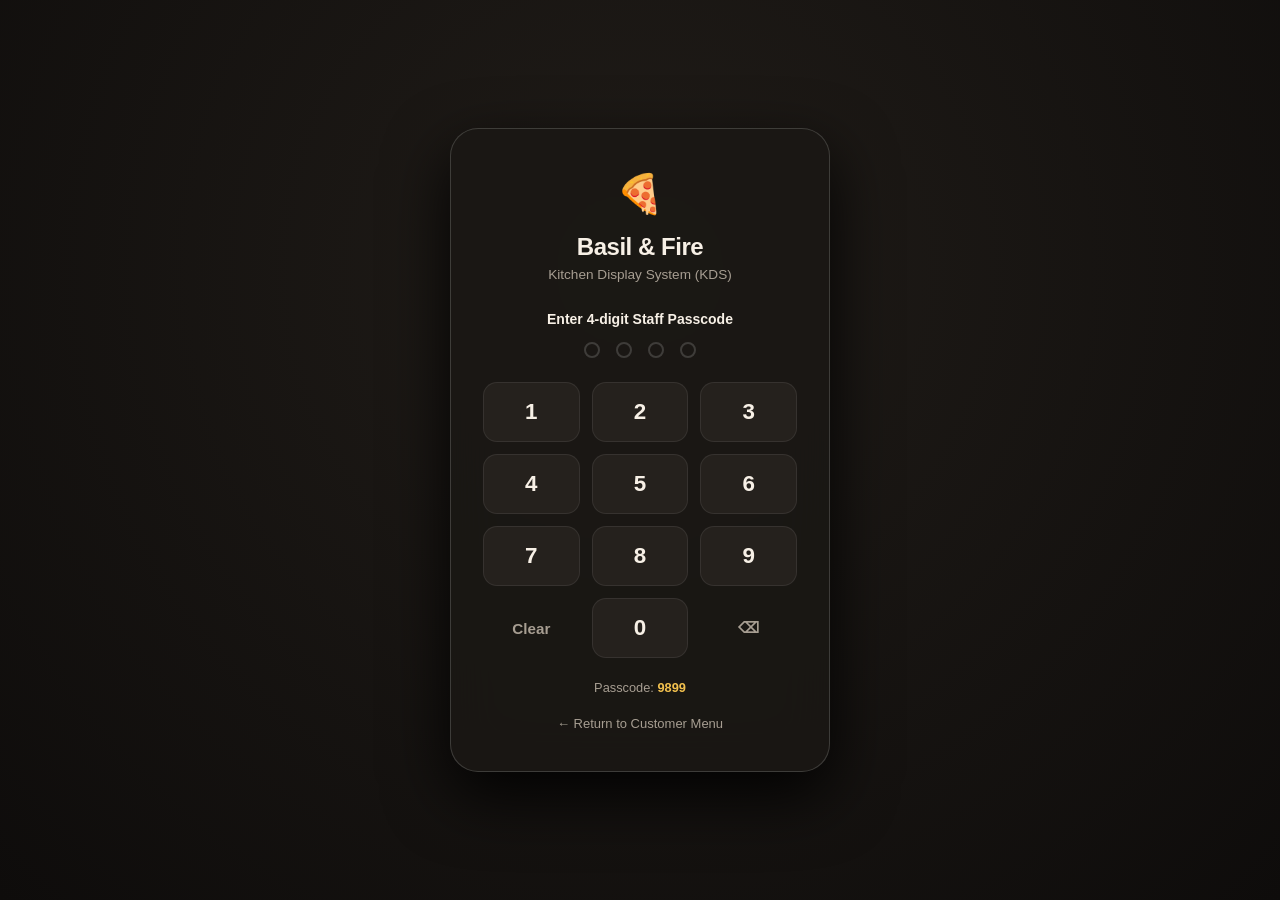
==== commit 895f13c3: "Update kitchen.html" ====
--- a/kitchen.html
+++ b/kitchen.html
@@ -3,16 +3,17 @@
 <head>
   <meta charset="UTF-8">
   <meta name="viewport" content="width=device-width, initial-scale=1, viewport-fit=cover">
+  <meta name="theme-color" content="#120E0B">
   <title>Basil & Fire — Kitchen Management KDS</title>
   <meta name="description" content="Live wood-fired kitchen display system.">
 
   <!-- Tomato-Red Pizza Slice Favicon -->
   <link rel="icon" href="data:image/svg+xml,%3Csvg xmlns='http://www.w3.org/2000/svg' viewBox='0 0 32 32'%3E%3Cpath fill='%23FF5A36' d='M16 2 L30 28 A2 2 0 0 1 28 30 L4 30 A2 2 0 0 1 2 28 Z'/%3E%3Ccircle cx='13' cy='18' r='2.5' fill='%23F2C14E'/%3E%3Ccircle cx='20' cy='22' r='2.5' fill='%23F2C14E'/%3E%3Ccircle cx='15' cy='25' r='1.5' fill='%238BD18F'/%3E%3C/svg%3E">
 
-  <!-- Google Fonts -->
+  <!-- Google Fonts: Fraunces (Display) & DM Sans (Body / UI) -->
   <link rel="preconnect" href="https://fonts.googleapis.com">
   <link rel="preconnect" href="https://fonts.gstatic.com" crossorigin>
-  <link href="https://fonts.googleapis.com/css2?family=Bricolage+Grotesque:opsz,wght@12..96,400..800&family=Inter:wght@400;500;600;700&display=swap" rel="stylesheet">
+  <link href="https://fonts.googleapis.com/css2?family=DM+Sans:opsz,wght@9..40,400..700&family=Fraunces:ital,opsz,wght@0,9..144,400..800;1,9..144,400..800&display=swap" rel="stylesheet">
 
   <!-- Stylesheet -->
   <link rel="stylesheet" href="style.css">
@@ -27,10 +28,12 @@
   <script src="kitchen.js" defer></script>
   <script src="app.js" defer></script>
 </head>
-<body class="kitchen-body">
+<body class="kitchen-body" data-theme="oven">
+  <!-- Subtle Tactile Grain Overlay -->
+  <div class="grain-overlay" aria-hidden="true"></div>
 
   <!-- 1. Mandatory Security PIN Lock Screen -->
-  <div class="pin-lock-screen" id="pin-lock-screen">
+  <div class="pin-lock-screen" id="pin-lock-screen" data-theme="oven">
     <div class="pin-card">
       <div class="pin-brand">
         <span class="pin-logo">🍕</span>
@@ -69,7 +72,7 @@
   </div>
 
   <!-- 2. Protected KDS Dashboard -->
-  <div class="kds-wrapper" id="kds-wrapper" style="display:none;">
+  <div class="kds-wrapper" id="kds-wrapper" data-theme="oven" style="display:none;">
     <header class="kds-header">
       <div class="kds-brand-group">
         <span class="live-pulse-dot" aria-hidden="true"></span>
@@ -151,13 +154,13 @@
       </section>
     </main>
 
-    <footer class="app-footer">
+    <footer class="app-footer" data-theme="oven">
       <p>Concept project by Shivam Mishra. Basil & Fire is a fictional restaurant. No payments are processed.</p>
     </footer>
   </div>
 
-  <!-- Settings Modal (Cloud-Synced Hours) -->
-  <div class="qr-modal-backdrop" id="kds-settings-backdrop" style="display:none;">
+  <!-- 3. Settings Modal -->
+  <div class="qr-modal-backdrop" id="kds-settings-backdrop" data-theme="oven" style="display:none;">
     <div class="qr-modal kds-settings-modal" id="kds-settings-modal">
       <div class="qr-modal__head">
         <div>
@@ -195,8 +198,8 @@
     </div>
   </div>
 
-  <!-- Table QR Modal -->
-  <div class="qr-modal-backdrop" id="qr-backdrop" style="display:none;">
+  <!-- 4. Table QR Modal -->
+  <div class="qr-modal-backdrop" id="qr-backdrop" data-theme="oven" style="display:none;">
     <div class="qr-modal" id="qr-modal">
       <div class="qr-modal__head">
         <div>
--- a/style.css
+++ b/style.css
@@ -3800,3 +3800,50 @@
     text-align: center !important;
   }
 }
+/* ==========================================================================
+   Mobile KDS 4-Column Equal Button Grid (Zero Cut-Off Guarantee)
+   ========================================================================== */
+
+@media (max-width: 768px) {
+  .kds-header {
+    display: flex !important;
+    flex-direction: column !important;
+    align-items: stretch !important;
+    gap: 10px !important;
+    padding: 12px !important;
+  }
+
+  .kds-brand-group {
+    display: flex !important;
+    justify-content: space-between !important;
+    align-items: center !important;
+    width: 100% !important;
+  }
+
+  /* Equal 4-Column Grid: Exactly 25% width each, zero overflow */
+  .kds-nav-actions {
+    display: grid !important;
+    grid-template-columns: repeat(4, 1fr) !important;
+    gap: 6px !important;
+    width: 100% !important;
+  }
+
+  .kds-nav-actions .btn {
+    width: 100% !important;
+    min-height: 38px !important;
+    padding: 0 4px !important;
+    font-size: 0.72rem !important;
+    white-space: nowrap !important;
+    justify-content: center !important;
+    border-radius: 6px !important;
+    display: inline-flex !important;
+    align-items: center !important;
+  }
+
+  #customer-menu-link {
+    width: 100% !important;
+    padding: 0 4px !important;
+    font-size: 0.75rem !important;
+    font-weight: 700 !important;
+  }
+}
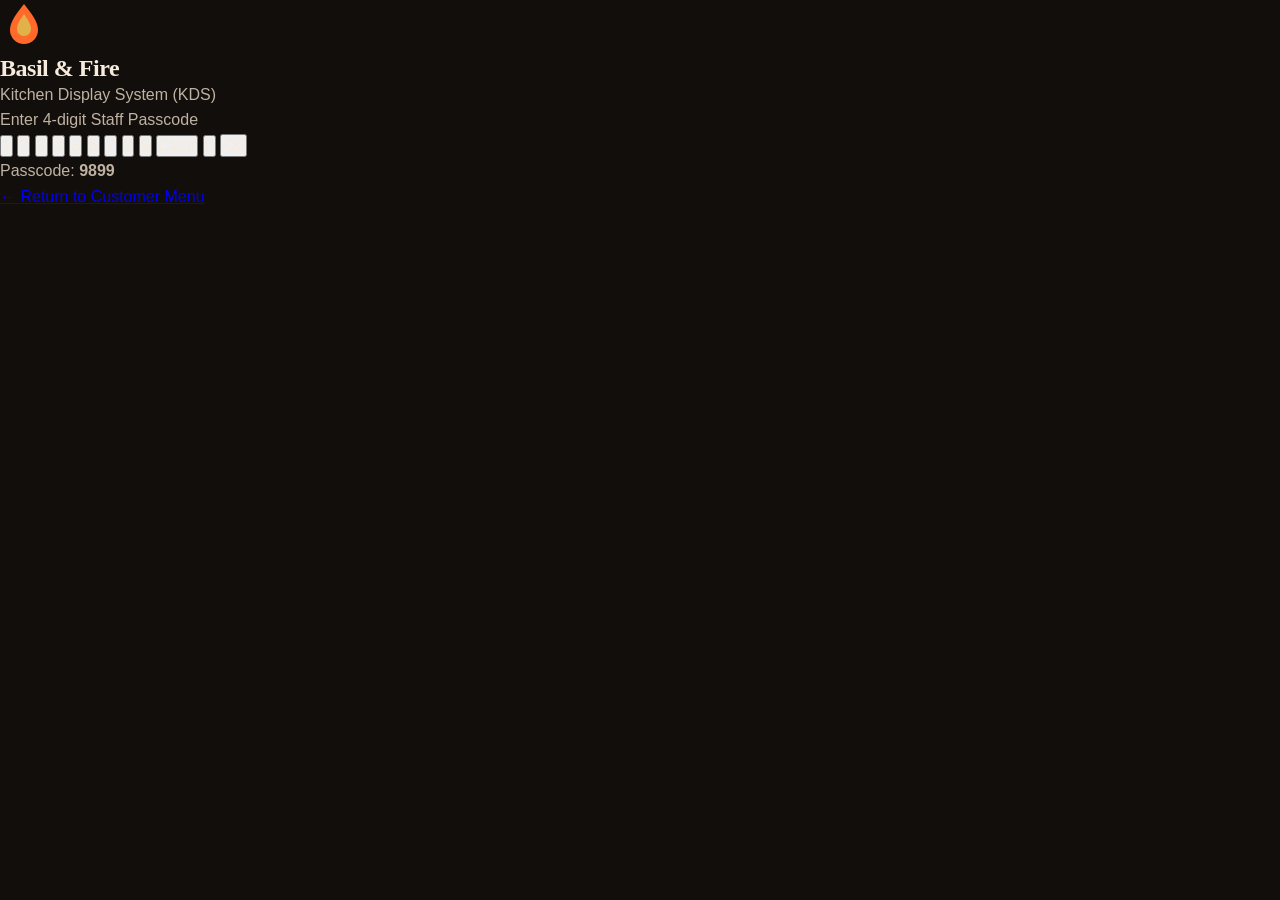
==== commit 5ed30b46: "Update kitchen.html" ====
--- a/kitchen.html
+++ b/kitchen.html
@@ -29,15 +29,18 @@
   <script src="app.js" defer></script>
 </head>
 <body class="kitchen-body" data-theme="oven">
-  <!-- Subtle Tactile Grain Overlay -->
-  <div class="grain-overlay" aria-hidden="true"></div>
 
   <!-- 1. Mandatory Security PIN Lock Screen -->
-  <div class="pin-lock-screen" id="pin-lock-screen" data-theme="oven">
+  <div class="pin-lock-screen" id="pin-lock-screen">
     <div class="pin-card">
       <div class="pin-brand">
-        <span class="pin-logo">🍕</span>
-        <h2>Basil & Fire</h2>
+        <span class="pin-logo" aria-hidden="true">
+          <svg viewBox="0 0 24 24" width="48" height="48" fill="none">
+            <path d="M12 2C8 7 5 11 5 15a7 7 0 0 0 14 0c0-4-3-8-7-13z" fill="var(--ember-500)"/>
+            <path d="M12 7c-2 3-3.5 5-3.5 7.5a3.5 3.5 0 0 0 7 0c0-2.5-1.5-4.5-3.5-7.5z" fill="var(--gold-400)"/>
+          </svg>
+        </span>
+        <h2>Basil &amp; Fire</h2>
         <p>Kitchen Display System (KDS)</p>
       </div>
 
@@ -72,7 +75,7 @@
   </div>
 
   <!-- 2. Protected KDS Dashboard -->
-  <div class="kds-wrapper" id="kds-wrapper" data-theme="oven" style="display:none;">
+  <div class="kds-wrapper" id="kds-wrapper" style="display:none;">
     <header class="kds-header">
       <div class="kds-brand-group">
         <span class="live-pulse-dot" aria-hidden="true"></span>
@@ -82,14 +85,37 @@
 
       <div class="kds-nav-actions">
         <button type="button" class="btn btn--kds-action" id="btn-refresh-orders" title="Sync orders from cloud">
-          <span class="refresh-icon">🔄</span> Refresh
-        </button>
+          <span class="refresh-icon" aria-hidden="true">
+            <svg viewBox="0 0 24 24" width="16" height="16" fill="none" stroke="currentColor" stroke-width="2" stroke-linecap="round" stroke-linejoin="round">
+              <path d="M23 4v6h-6M1 20v-6h6"/>
+              <path d="M3.51 9a9 9 0 0 1 14.85-3.36L23 10M1 14l4.64 4.36A9 9 0 0 0 20.49 15"/>
+            </svg>
+          </span>
+          <span>Refresh</span>
+        </button>
+
         <button type="button" class="btn btn--kds-action btn--table-qr" id="qr-modal-open-btn">
-          📷 QR
-        </button>
+          <span aria-hidden="true">
+            <svg viewBox="0 0 24 24" width="16" height="16" fill="none" stroke="currentColor" stroke-width="2" stroke-linecap="round" stroke-linejoin="round">
+              <rect x="3" y="3" width="7" height="7"/>
+              <rect x="14" y="3" width="7" height="7"/>
+              <rect x="14" y="14" width="7" height="7"/>
+              <rect x="3" y="14" width="7" height="7"/>
+            </svg>
+          </span>
+          <span>QR</span>
+        </button>
+
         <button type="button" class="btn btn--kds-action" id="kds-settings-open-btn" title="KDS Settings">
-          ⚙️ Settings
-        </button>
+          <span aria-hidden="true">
+            <svg viewBox="0 0 24 24" width="16" height="16" fill="none" stroke="currentColor" stroke-width="2" stroke-linecap="round" stroke-linejoin="round">
+              <circle cx="12" cy="12" r="3"/>
+              <path d="M19.4 15a1.65 1.65 0 0 0 .33 1.82l.06.06a2 2 0 0 1 0 2.83 2 2 0 0 1-2.83 0l-.06-.06a1.65 1.65 0 0 0-1.82-.33 1.65 1.65 0 0 0-1 1.51V21a2 2 0 0 1-2 2 2 2 0 0 1-2-2v-.09A1.65 1.65 0 0 0 9 19.4a1.65 1.65 0 0 0-1.82.33l-.06.06a2 2 0 0 1-2.83 0 2 2 0 0 1 0-2.83l.06-.06a1.65 1.65 0 0 0 .33-1.82 1.65 1.65 0 0 0-1.51-1H3a2 2 0 0 1-2-2 2 2 0 0 1 2-2h.09A1.65 1.65 0 0 0 4.6 9a1.65 1.65 0 0 0-.33-1.82l-.06-.06a2 2 0 0 1 0-2.83 2 2 0 0 1 2.83 0l.06.06a1.65 1.65 0 0 0 1.82.33H9a1.65 1.65 0 0 0 1-1.51V3a2 2 0 0 1 2-2 2 2 0 0 1 2 2v.09a1.65 1.65 0 0 0 1 1.51 1.65 1.65 0 0 0 1.82-.33l.06-.06a2 2 0 0 1 2.83 0 2 2 0 0 1 0 2.83l-.06.06a1.65 1.65 0 0 0-.33 1.82V9a1.65 1.65 0 0 0 1.51 1H21a2 2 0 0 1 2 2 2 2 0 0 1-2 2h-.09a1.65 1.65 0 0 0-1.51 1z"/>
+            </svg>
+          </span>
+          <span>Settings</span>
+        </button>
+
         <a href="index.html" class="btn btn--glow-portal" id="customer-menu-link">
           ← Menu
         </a>
@@ -154,25 +180,25 @@
       </section>
     </main>
 
-    <footer class="app-footer" data-theme="oven">
+    <footer class="app-footer">
       <p>Concept project by Shivam Mishra. Basil & Fire is a fictional restaurant. No payments are processed.</p>
     </footer>
   </div>
 
-  <!-- 3. Settings Modal -->
-  <div class="qr-modal-backdrop" id="kds-settings-backdrop" data-theme="oven" style="display:none;">
+  <!-- Settings Modal (Pure SVG Headers) -->
+  <div class="qr-modal-backdrop" id="kds-settings-backdrop" style="display:none;">
     <div class="qr-modal kds-settings-modal" id="kds-settings-modal">
       <div class="qr-modal__head">
         <div>
-          <h3>⚙️ Kitchen System Settings</h3>
-          <p class="qr-modal__sub">Manage Universal Passcode & Hours</p>
+          <h3>Kitchen System Settings</h3>
+          <p class="qr-modal__sub">Manage Universal Passcode &amp; Hours</p>
         </div>
         <button type="button" class="sheet__close-btn" id="settings-close-btn">✕</button>
       </div>
 
       <div class="settings-content">
         <div class="settings-group">
-          <h4>🔒 Change Staff Passcode (Syncs to All Devices)</h4>
+          <h4>Change Staff Passcode (Syncs to All Devices)</h4>
           <p class="settings-hint">Set a new 4-digit PIN for KDS access:</p>
           <div class="settings-input-row">
             <input type="password" id="input-new-pin" class="form-input" maxlength="4" placeholder="New 4-digit PIN">
@@ -182,7 +208,7 @@
         </div>
 
         <div class="settings-group">
-          <h4>⏱️ Restaurant Hours Information</h4>
+          <h4>Restaurant Hours Information</h4>
           <div class="timing-fields-grid">
             <div class="form-group" style="grid-column: span 2;">
               <label for="input-hours-text">Opening Hours Text:</label>
@@ -198,8 +224,8 @@
     </div>
   </div>
 
-  <!-- 4. Table QR Modal -->
-  <div class="qr-modal-backdrop" id="qr-backdrop" data-theme="oven" style="display:none;">
+  <!-- Table QR Modal -->
+  <div class="qr-modal-backdrop" id="qr-backdrop" style="display:none;">
     <div class="qr-modal" id="qr-modal">
       <div class="qr-modal__head">
         <div>
@@ -228,7 +254,12 @@
       </div>
 
       <div class="qr-card-preview" id="qr-card-printable">
-        <div class="qr-brand-tag">🍕 Basil & Fire</div>
+        <div class="qr-brand-tag">
+          <svg viewBox="0 0 24 24" width="20" height="20" fill="none" style="vertical-align:middle;margin-right:6px;" aria-hidden="true">
+            <path d="M12 2C8 7 5 11 5 15a7 7 0 0 0 14 0c0-4-3-8-7-13z" fill="var(--ember-500)"/>
+          </svg>
+          <span>Basil &amp; Fire</span>
+        </div>
         <div class="qr-table-headline" id="qr-table-headline">TABLE #09</div>
         <div class="qr-image-wrapper" id="qr-code-img-wrap"></div>
         <p class="qr-instructions">Scan with phone camera to order directly to this table</p>
--- a/style.css
+++ b/style.css
@@ -1,29 +1,52 @@
 /* ==========================================================================
-   Basil & Fire - Unified Complete Stylesheet
+   Basil & Fire — Ember & Flour Design System
+   Phase G: Luxury 2-Col Checkout, Rubber Stamp Success Seal & Looping Timer Ring
    ========================================================================== */
 
 :root {
-  --bg: #12100E;
-  --surface: #1B1815;
-  --surface-2: #25211D;
-  --surface-3: #322C27;
-  --line: rgba(255, 255, 255, 0.08);
-  --line-strong: rgba(255, 255, 255, 0.16);
-  --text: #F7F0E6;
-  --muted: #A79E92;
-  --tomato: #FF5A36;
-  --tomato-hover: #E34825;
-  --basil: #8BD18F;
-  --gold: #F2C14E;
-
-  --font-heading: 'Bricolage Grotesque', -apple-system, BlinkMacSystemFont, sans-serif;
-  --font-body: 'Inter', -apple-system, BlinkMacSystemFont, sans-serif;
-
-  --radius-sm: 8px;
-  --radius-md: 14px;
-  --radius-lg: 20px;
-  --radius-xl: 28px;
-
+  /* --- Raw Color Palette --- */
+  --oven-950: #0C0907;
+  --oven-900: #120E0B;
+  --oven-800: #1B1511;
+  --oven-700: #2A2019;
+  --oven-600: #3A2D24;
+
+  --flour-50:  #FFFAF2;
+  --flour-100: #F6EBDD;
+  --flour-200: #EAD9C2;
+  --flour-300: #D9C3A5;
+
+  --ink-900:   #1C1410;
+  --ink-700:   #3B2F27;
+  --ink-500:   #5E5249;
+
+  --ember-400: #FF8A55;
+  --ember-500: #FF6A2B;
+  --ember-600: #F25A1A;
+
+  --tomato-600:#C93528;
+  --tomato-700:#B52E22;
+
+  --basil-700: #2F6B3F;
+  --basil-500: #4C8A5C;
+  --basil-300: #8CC596;
+
+  --gold-400:  #E2B24A;
+
+  /* --- Font Families --- */
+  --font-display: 'Fraunces', Georgia, serif;
+  --font-body: 'DM Sans', -apple-system, BlinkMacSystemFont, sans-serif;
+
+  /* --- Fluid Typography Scale --- */
+  --fs-display: clamp(2.8rem, 7vw, 6.5rem);
+  --fs-h1: clamp(2.2rem, 5vw, 4.2rem);
+  --fs-h2: clamp(1.8rem, 3.4vw, 2.8rem);
+  --fs-h3: clamp(1.2rem, 1.8vw, 1.45rem);
+  --fs-body: 1rem;
+  --fs-small: 0.875rem;
+  --fs-label: 0.75rem;
+
+  /* --- 4px Base Spacing Grid --- */
   --space-1: 4px;
   --space-2: 8px;
   --space-3: 12px;
@@ -31,7 +54,82 @@
   --space-5: 20px;
   --space-6: 24px;
   --space-8: 32px;
-}
+  --space-10: 40px;
+  --space-12: 48px;
+
+  /* --- Shape Radii --- */
+  --r-sm: 10px;
+  --r-md: 16px;
+  --r-lg: 24px;
+  --r-pill: 999px;
+
+  /* --- Motion Tokens --- */
+  --ease-out: cubic-bezier(.16, 1, .3, 1);
+  --ease-io: cubic-bezier(.76, 0, .24, 1);
+  --ease-spring: cubic-bezier(.22, 1, .36, 1);
+  --dur-tap: 120ms;
+  --dur-hover: 240ms;
+  --dur-reveal: 800ms;
+  --dur-sheet: 450ms;
+
+  /* Module Compatibility Aliases */
+  --font-heading: var(--font-display);
+  --radius-sm: var(--r-sm);
+  --radius-md: var(--r-md);
+  --radius-lg: var(--r-lg);
+  --radius-xl: var(--r-lg);
+  --tomato: var(--accent);
+  --basil: var(--success);
+  --gold: var(--gold-400);
+}
+
+/* ==========================================================================
+   Semantic Theme Scopes
+   ========================================================================== */
+
+:root,
+body,
+[data-theme="flour"] {
+  --bg: var(--flour-100);
+  --surface: var(--flour-50);
+  --surface-2: var(--flour-200);
+  --text: var(--ink-900);
+  --text-muted: var(--ink-500);
+  --border: rgba(28, 20, 16, 0.12);
+  --accent: var(--tomato-700);
+  --accent-ink: #FFF7EC;
+  --link: var(--tomato-700);
+  --success: var(--basil-700);
+  --danger: var(--tomato-700);
+  --glow: rgba(201, 53, 40, 0.18);
+  --shadow-sm: 0 1px 3px rgba(28, 20, 16, 0.08), 0 4px 12px rgba(28, 20, 16, 0.04);
+  --shadow-lg: 0 12px 32px rgba(28, 20, 16, 0.12), 0 2px 6px rgba(28, 20, 16, 0.06);
+  --line: var(--border);
+  --line-strong: rgba(28, 20, 16, 0.22);
+}
+
+[data-theme="oven"] {
+  --bg: var(--oven-900);
+  --surface: var(--oven-800);
+  --surface-2: var(--oven-700);
+  --text: #F6EBDD;
+  --text-muted: #BFB2A3;
+  --border: rgba(246, 235, 221, 0.14);
+  --accent: var(--ember-500);
+  --accent-ink: var(--oven-900);
+  --link: var(--ember-400);
+  --success: var(--basil-300);
+  --danger: #FF8A7A;
+  --glow: rgba(255, 106, 43, 0.35);
+  --shadow-sm: 0 0 0 1px rgba(255, 106, 43, 0.28);
+  --shadow-lg: 0 16px 48px rgba(255, 106, 43, 0.16);
+  --line: var(--border);
+  --line-strong: rgba(246, 235, 221, 0.25);
+}
+
+/* ==========================================================================
+   Base Reset & Document Styles
+   ========================================================================== */
 
 *, *::before, *::after {
   box-sizing: border-box;
@@ -45,261 +143,716 @@
   background-color: var(--bg);
   color: var(--text);
   font-size: 16px;
-  line-height: 1.5;
-  overflow-x: hidden;
+  line-height: 1.6;
+  overflow-x: clip;
   -webkit-text-size-adjust: 100%;
 }
 
 body {
   min-height: 100vh;
-  min-height: 100dvh;
+  min-height: 100svh;
   background-color: var(--bg);
   color: var(--text);
-  overflow-x: hidden;
+  overflow-x: clip;
+}
+
+.scroll-progress-line {
+  position: fixed;
+  top: 0;
+  left: 0;
+  right: 0;
+  height: 2px;
+  background: var(--ember-500);
+  transform-origin: left;
+  transform: scaleX(0);
+  z-index: 10000;
+  pointer-events: none;
+  transition: transform 60ms linear;
+}
+
+.grain-overlay {
+  position: fixed;
+  inset: 0;
+  pointer-events: none;
+  z-index: 9998;
+  opacity: 0.035;
+  mix-blend-mode: overlay;
+  background-image: url("data:image/svg+xml,%3Csvg viewBox='0 0 200 200' xmlns='http://www.w3.org/2000/svg'%3E%3Cfilter id='noiseFilter'%3E%3CfeTurbulence type='fractalNoise' baseFrequency='0.8' numOctaves='3' stitchTiles='stitch'/%3E%3C/filter%3E%3Crect width='100%25' height='100%25' filter='url(%23noiseFilter)'/%3E%3C/svg%3E");
+}
+
+::selection {
+  background: var(--ember-500);
+  color: var(--oven-950);
+}
+
+* {
+  scrollbar-width: thin;
+  scrollbar-color: var(--surface-2) transparent;
+}
+
+::-webkit-scrollbar {
+  width: 6px;
+  height: 6px;
+}
+
+::-webkit-scrollbar-track {
+  background: transparent;
+}
+
+::-webkit-scrollbar-thumb {
+  background: var(--surface-2);
+  border-radius: var(--r-pill);
+}
+
+:focus-visible {
+  outline: 2px solid var(--accent);
+  outline-offset: 3px;
+}
+
+img {
+  max-width: 100%;
+  display: block;
+}
+
+button, input, textarea, select {
+  font-family: inherit;
+  font-size: inherit;
+  color: inherit;
+}
+
+h1, h2, h3, h4 {
+  font-family: var(--font-display);
+  letter-spacing: -0.02em;
+  font-weight: 700;
+  color: var(--text);
+  line-height: 1.08;
+}
+
+p {
+  color: var(--text-muted);
 }
 
 body.is-locked {
+  overflow: hidden !important;
+  height: 100vh !important;
+  touch-action: none !important;
+}
+
+/* ==========================================================================
+   Signature Preloader (≤ 1.2s, Full-Screen Oven Layer, Wipe-Up)
+   ========================================================================== */
+
+.preloader-overlay {
+  position: fixed;
+  inset: 0;
+  z-index: 10001;
+  background: var(--oven-950);
+  display: flex;
+  align-items: center;
+  justify-content: center;
+  pointer-events: auto;
+}
+
+.preloader-content {
+  display: flex;
+  flex-direction: column;
+  align-items: center;
+  gap: 20px;
+}
+
+.preloader-flame-svg {
+  width: 56px;
+  height: 56px;
+  filter: drop-shadow(0 0 16px var(--glow));
+}
+
+.flame-stroke-path {
+  stroke: var(--ember-500);
+}
+
+.preloader-line-track {
+  width: 120px;
+  height: 2px;
+  background: rgba(246, 235, 221, 0.15);
+  border-radius: var(--r-pill);
   overflow: hidden;
-  touch-action: none;
-}
-
-:focus-visible {
-  outline: 2px solid var(--tomato);
-  outline-offset: 2px;
-}
-
-h1, h2, h3, h4 {
-  font-family: var(--font-heading);
-  letter-spacing: -0.02em;
-  font-weight: 700;
-  color: var(--text);
-}
-
-p {
-  color: var(--muted);
-}
-
-/* Layout Containers */
-.app-shell {
+}
+
+.preloader-line-fill {
   width: 100%;
-  max-width: 100%;
-  margin: 0 auto;
-  min-height: 100dvh;
-  display: flex;
-  flex-direction: column;
-}
-
-.main-column {
+  height: 100%;
+  background: var(--ember-500);
+  transform-origin: left;
+  transform: scaleX(0);
+}
+
+/* ==========================================================================
+   Shell Navbar (Fixed Top, 64px Mobile / 72px Desktop)
+   ========================================================================== */
+
+.app-header {
+  position: fixed;
+  top: 0;
+  left: 0;
+  right: 0;
+  z-index: 90;
+  height: 64px;
+  padding: 0 clamp(16px, 4vw, 48px);
+  display: flex;
+  align-items: center;
+  background: transparent;
+  color: #F6EBDD;
+  transition: transform 400ms var(--ease-out), background-color 300ms ease, border-color 300ms ease, backdrop-filter 300ms ease, -webkit-backdrop-filter 300ms ease;
+  border-bottom: 1px solid transparent;
+}
+
+@media (min-width: 1024px) {
+  .app-header {
+    height: 72px;
+  }
+}
+
+.app-header.is-scrolled {
+  background: rgba(18, 14, 11, 0.88);
+  backdrop-filter: blur(12px);
+  -webkit-backdrop-filter: blur(12px);
+  border-bottom: 1px solid var(--border);
+  box-shadow: 0 4px 20px rgba(0, 0, 0, 0.4);
+}
+
+.app-header.is-hidden {
+  transform: translateY(-100%);
+}
+
+.nav-container--clean {
+  display: flex;
+  justify-content: space-between;
+  align-items: center;
   width: 100%;
-  max-width: 640px;
-  margin: 0 auto;
-  padding-bottom: 100px;
-}
-
-.desktop-cart-column {
-  display: none;
-}
-
-@media (min-width: 1024px) {
-  .app-shell {
-    max-width: 1240px;
-    display: grid;
-    grid-template-columns: 1fr 380px;
-    gap: 40px;
-    padding: 0 var(--space-6);
-  }
-  .main-column {
-    max-width: 100%;
-    padding-bottom: var(--space-8);
-  }
-  .desktop-cart-column {
-    display: block;
-    position: sticky;
-    top: 24px;
-    height: calc(100vh - 48px);
-    background: var(--surface);
-    border: 1px solid var(--line);
-    border-radius: var(--radius-lg);
-    padding: var(--space-6);
-  }
-}
-
-/* Header & Segmented Control */
-.app-header {
-  position: sticky;
-  top: 0;
-  z-index: 40;
-  background: rgba(18, 16, 14, 0.9);
-  backdrop-filter: blur(16px);
-  -webkit-backdrop-filter: blur(16px);
-  border-bottom: 1px solid var(--line);
-  padding: var(--space-3) var(--space-4);
-}
-
-.nav-container {
-  display: flex;
-  align-items: center;
-  justify-content: space-between;
-  gap: var(--space-3);
-  max-width: 640px;
+  max-width: 1280px;
   margin: 0 auto;
 }
 
 .brand-link {
   display: inline-flex;
   align-items: center;
+  gap: 10px;
+  text-decoration: none;
+  color: #F6EBDD;
+  font-family: var(--font-display);
+  font-size: 1.3rem;
+  font-weight: 600;
+  letter-spacing: -0.02em;
+  white-space: nowrap;
+}
+
+.brand-mark-svg {
+  display: inline-flex;
+  align-items: center;
+  justify-content: center;
+  transition: transform 240ms var(--ease-out);
+}
+
+.brand-link:hover .brand-mark-svg {
+  transform: rotate(-4deg) scale(1.08);
+}
+
+.brand-text {
+  font-family: var(--font-display);
+  font-weight: 600;
+  font-size: 1.3rem;
+  color: #F6EBDD;
+}
+
+.nav-controls-cluster {
+  display: flex;
+  align-items: center;
+  gap: 10px;
+}
+
+.table-compact-badge {
+  display: inline-flex;
+  align-items: center;
+  gap: 6px;
+  background: var(--oven-800);
+  border: 1px solid var(--border);
+  padding: 5px 10px;
+  border-radius: var(--r-sm);
+  color: #F6EBDD;
+}
+
+.table-compact-badge--locked {
+  background: rgba(140, 197, 150, 0.15);
+  border-color: var(--basil-500);
+  color: var(--basil-300);
+}
+
+.table-badge-num {
+  font-family: var(--font-display);
+  font-weight: 700;
+  font-size: 0.85rem;
+  color: var(--gold-400);
+}
+
+.header-table-dropdown {
+  background: transparent;
+  border: none;
+  color: var(--gold-400);
+  font-family: var(--font-display);
+  font-weight: 700;
+  font-size: 0.85rem;
+  outline: none;
+  cursor: pointer;
+}
+
+.header-table-dropdown option {
+  background: var(--oven-900);
+  color: var(--flour-100);
+}
+
+.nav-cart-btn {
+  display: inline-flex;
+  align-items: center;
+  justify-content: center;
   gap: 8px;
+  min-width: 44px;
+  height: 44px;
+  padding: 0 12px;
+  border-radius: var(--r-pill);
+  background: var(--oven-800);
+  border: 1px solid var(--border);
+  color: #F6EBDD;
+  cursor: pointer;
+  transition: transform 140ms ease, border-color var(--dur-hover) ease;
+}
+
+.nav-cart-btn:hover {
+  border-color: var(--ember-400);
+  color: var(--ember-400);
+}
+
+.nav-cart-btn:active {
+  transform: scale(0.95);
+}
+
+.nav-cart-badge {
+  background: var(--ember-500);
+  color: var(--oven-950);
+  font-weight: 800;
+  font-size: var(--fs-label);
+  min-width: 20px;
+  height: 20px;
+  padding: 0 6px;
+  border-radius: var(--r-pill);
+  display: flex;
+  align-items: center;
+  justify-content: center;
+  font-variant-numeric: tabular-nums;
+}
+
+.cart-bump {
+  animation: cartBump 350ms cubic-bezier(0.175, 0.885, 0.32, 1.275) forwards;
+}
+
+@keyframes cartBump {
+  0% { transform: scale(1); }
+  45% { transform: scale(1.22); }
+  100% { transform: scale(1); }
+}
+
+.staff-portal-btn {
+  display: inline-flex;
+  align-items: center;
+  gap: 6px;
+  min-height: 44px;
+  background: var(--oven-800);
+  border: 1px solid var(--border);
+  color: #F6EBDD;
+  padding: 0 14px;
+  border-radius: var(--r-pill);
+  font-size: var(--fs-small);
+  font-weight: 700;
   text-decoration: none;
-  color: var(--text);
-  font-family: var(--font-heading);
-  font-size: 1.25rem;
-  font-weight: 800;
-  letter-spacing: -0.02em;
-}
-
-.brand-dot {
-  width: 10px;
-  height: 10px;
-  border-radius: 50%;
-  background: var(--tomato);
-  box-shadow: 0 0 10px rgba(255, 90, 54, 0.5);
-}
-
-.segmented-control {
+  transition: border-color var(--dur-hover) ease, color var(--dur-hover) ease;
+}
+
+.staff-portal-btn:hover {
+  border-color: var(--gold-400);
+  color: var(--gold-400);
+}
+
+/* ==========================================================================
+   Hero Section Layout (100svh, 12-Col Desktop Grid)
+   ========================================================================== */
+
+.hero-section {
   position: relative;
-  display: inline-flex;
-  background: var(--surface-2);
-  border: 1px solid var(--line);
-  border-radius: 999px;
-  padding: 3px;
-  min-height: 40px;
-}
-
-.seg-thumb {
+  min-height: 100vh;
+  min-height: 100svh;
+  padding-top: clamp(84px, 12vw, 130px);
+  padding-bottom: var(--space-10);
+  background: var(--oven-900);
+  display: flex;
+  align-items: center;
+  overflow: hidden;
+}
+
+.hero-container {
+  position: relative;
+  width: 100%;
+}
+
+.hero-embers-canvas {
   position: absolute;
-  top: 3px;
-  bottom: 3px;
-  left: 0;
-  background: var(--surface-3);
-  border: 1px solid var(--line-strong);
-  border-radius: 999px;
-  transition: transform 0.25s ease, width 0.25s ease;
+  inset: 0;
+  width: 100%;
+  height: 100%;
   pointer-events: none;
-}
-
-.seg-btn {
+  z-index: 1;
+}
+
+.hero-grid {
   position: relative;
   z-index: 2;
-  background: transparent;
-  border: none;
-  color: var(--muted);
-  font-family: var(--font-body);
-  font-size: 0.8125rem;
-  font-weight: 600;
-  padding: 6px 14px;
-  border-radius: 999px;
+  display: flex;
+  flex-direction: column-reverse;
+  gap: var(--space-8);
+  align-items: center;
+}
+
+@media (min-width: 1024px) {
+  .hero-grid {
+    display: grid;
+    grid-template-columns: repeat(12, 1fr);
+    gap: var(--space-8);
+    align-items: center;
+  }
+}
+
+.hero-content-col {
+  width: 100%;
+  display: flex;
+  flex-direction: column;
+  gap: var(--space-4);
+  text-align: left;
+}
+
+@media (min-width: 1024px) {
+  .hero-content-col {
+    grid-column: span 7;
+    padding-right: var(--space-4);
+  }
+}
+
+.hero-eyebrow {
+  display: inline-flex;
+  align-items: center;
+  gap: 10px;
+}
+
+.pulsing-ember-dot {
+  width: 8px;
+  height: 8px;
+  border-radius: 50%;
+  background: var(--ember-500);
+  box-shadow: 0 0 10px var(--ember-400);
+  animation: emberPulse 2s cubic-bezier(0.4, 0, 0.6, 1) infinite;
+}
+
+@keyframes emberPulse {
+  0%, 100% { transform: scale(1); opacity: 1; }
+  50% { transform: scale(1.4); opacity: 0.6; }
+}
+
+.eyebrow-text {
+  color: var(--ember-400);
+  font-size: var(--fs-label);
+  letter-spacing: 0.14em;
+  font-weight: 700;
+}
+
+.hero-headline-mask {
+  overflow: hidden;
+  padding: 4px 0;
+}
+
+.hero-headline {
+  font-size: var(--fs-display);
+  font-weight: 700;
+  line-height: 1.02;
+  color: #FFFDF9;
+  letter-spacing: -0.025em;
+  will-change: transform;
+}
+
+.headline-emphasis {
+  font-family: var(--font-display);
+  font-style: italic;
+  font-weight: 400;
+  color: var(--ember-400);
+  text-shadow: 0 0 28px rgba(255, 106, 43, 0.35);
+}
+
+.hero-subtext {
+  font-size: var(--fs-body);
+  color: var(--text-muted);
+  max-width: 48ch;
+  line-height: 1.6;
+}
+
+.hero-cta-group {
+  display: flex;
+  flex-wrap: wrap;
+  gap: var(--space-3);
+  margin-top: var(--space-2);
+}
+
+.hero-cta-btn {
+  min-height: 50px;
+  padding: 14px 28px;
+  border-radius: var(--r-pill);
+  font-size: var(--fs-small);
+  font-weight: 700;
   cursor: pointer;
-  transition: color 0.2s ease;
-}
-
-.seg-btn.is-active {
+  user-select: none;
+}
+
+.hero-cta-btn.btn--primary {
+  background: var(--ember-500);
+  color: var(--oven-950);
+  border: 1px solid var(--ember-500);
+  box-shadow: 0 6px 20px rgba(255, 106, 43, 0.35);
+}
+
+.hero-cta-btn.btn--primary:hover {
+  background: var(--ember-400);
+  box-shadow: 0 8px 26px rgba(255, 106, 43, 0.5);
+}
+
+.hero-cta-btn.btn--ghost {
+  background: rgba(246, 235, 221, 0.08);
+  border: 1px solid var(--border);
+  color: #F6EBDD;
+}
+
+.hero-cta-btn.btn--ghost:hover {
+  background: rgba(246, 235, 221, 0.16);
+  border-color: rgba(246, 235, 221, 0.35);
+}
+
+.btn-arrow-icon {
+  display: inline-block;
+  transition: transform var(--dur-hover) var(--ease-out);
+}
+
+.btn:hover .btn-arrow-icon {
+  transform: translateY(3px);
+}
+
+.hero-meta-strip {
+  display: flex;
+  flex-wrap: wrap;
+  gap: var(--space-2);
+  margin-top: var(--space-2);
+}
+
+.hero-meta-pill {
+  display: inline-flex;
+  align-items: center;
+  gap: 6px;
+  padding: 5px 12px;
+  border-radius: var(--r-pill);
+  font-size: var(--fs-label);
+  font-weight: 700;
+  background: rgba(246, 235, 221, 0.08);
+  border: 1px solid var(--border);
   color: var(--text);
 }
 
-/* Hero Section */
-.hero-section {
-  padding: var(--space-4);
-}
-
-.hero-card {
+.hero-meta-pill--table {
+  background: rgba(226, 178, 74, 0.14);
+  border-color: var(--gold-400);
+  color: var(--gold-400);
+}
+
+/* ==========================================================================
+   Hero Visual Column: Circular Pizza Disc over Radial Ember Glow
+   ========================================================================== */
+
+.hero-visual-col {
   position: relative;
-  border-radius: var(--radius-lg);
+  width: 100%;
+  display: flex;
+  align-items: center;
+  justify-content: center;
+}
+
+@media (min-width: 1024px) {
+  .hero-visual-col {
+    grid-column: span 5;
+  }
+}
+
+.hero-ember-backdrop {
+  position: absolute;
+  width: 120%;
+  height: 120%;
+  top: -10%;
+  left: -10%;
+  background: radial-gradient(60% 60% at 50% 50%, var(--glow), transparent 70%);
+  filter: blur(28px);
+  pointer-events: none;
+  z-index: 1;
+}
+
+.hero-pizza-stage {
+  position: relative;
+  z-index: 2;
+  width: clamp(240px, 68vw, 420px);
+  aspect-ratio: 1 / 1;
+  display: flex;
+  align-items: center;
+  justify-content: center;
+}
+
+.pizza-disc-wrapper {
+  position: relative;
+  width: 100%;
+  height: 100%;
+  border-radius: 50%;
   overflow: hidden;
-  border: 1px solid var(--line);
-  background: var(--surface);
-  min-height: 200px;
-  display: flex;
-  flex-direction: column;
-  justify-content: flex-end;
-}
-
-.hero-media {
-  position: absolute;
-  inset: 0;
-  z-index: 1;
-}
-
-.hero-img {
+  box-shadow: 0 40px 80px rgba(0, 0, 0, 0.55), 0 0 0 1px rgba(255, 106, 43, 0.2);
+  will-change: transform;
+}
+
+.pizza-disc-img {
   width: 100%;
   height: 100%;
   object-fit: cover;
-}
-
-.hero-overlay {
+  object-position: center center;
+  border-radius: 50%;
+  transform-origin: center center;
+}
+
+.pizza-fallback-art {
+  width: 100%;
+  height: 100%;
+  border-radius: 50%;
+  background: radial-gradient(circle, var(--tomato-700) 0%, var(--oven-700) 65%, var(--gold-400) 100%);
+  display: flex;
+  align-items: center;
+  justify-content: center;
+}
+
+.pizza-disc-crust {
+  width: 90%;
+  height: 90%;
+  border-radius: 50%;
+  border: 4px dashed var(--gold-400);
+}
+
+.basil-leaf {
   position: absolute;
-  inset: 0;
-  background: linear-gradient(180deg, rgba(18, 16, 14, 0.2) 0%, rgba(18, 16, 14, 0.92) 80%, rgba(18, 16, 14, 0.98) 100%);
-}
-
-.hero-content {
+  z-index: 3;
+  pointer-events: none;
+  filter: drop-shadow(0 6px 14px rgba(0, 0, 0, 0.45));
+}
+
+.leaf-1 {
+  top: 4%;
+  left: -4%;
+  animation: leafDrift1 5.2s ease-in-out infinite alternate;
+}
+
+.leaf-2 {
+  bottom: 8%;
+  right: -6%;
+  animation: leafDrift2 6.5s ease-in-out infinite alternate;
+}
+
+.leaf-3 {
+  top: 40%;
+  right: -8%;
+  animation: leafDrift3 4.8s ease-in-out infinite alternate;
+}
+
+@keyframes leafDrift1 {
+  0% { transform: translate(0, 0) rotate(0deg); }
+  100% { transform: translate(8px, -10px) rotate(12deg); }
+}
+
+@keyframes leafDrift2 {
+  0% { transform: translate(0, 0) rotate(0deg); }
+  100% { transform: translate(-6px, 9px) rotate(-8deg); }
+}
+
+@keyframes leafDrift3 {
+  0% { transform: translate(0, 0) rotate(0deg); }
+  100% { transform: translate(7px, 6px) rotate(15deg); }
+}
+
+/* ==========================================================================
+   Section Rhythm & Decorative Transitions
+   ========================================================================== */
+
+.section-divider {
   position: relative;
-  z-index: 2;
-  padding: var(--space-5);
-}
-
-.hero-title {
-  font-size: clamp(1.6rem, 5vw, 2.2rem);
-  font-weight: 800;
-  line-height: 1.1;
-  color: #FFFFFF;
-}
-
-.hero-tagline {
-  color: var(--muted);
-  font-size: 0.9rem;
-  margin-top: 4px;
-}
-
-.hero-chips {
-  display: flex;
-  flex-wrap: wrap;
-  gap: var(--space-2);
-  margin-top: var(--space-3);
-}
-
-.chip {
-  display: inline-flex;
-  align-items: center;
-  gap: 6px;
-  padding: 5px 10px;
-  border-radius: 999px;
-  font-size: 0.75rem;
-  font-weight: 600;
-  background: rgba(255, 255, 255, 0.08);
-  border: 1px solid var(--line);
-  color: var(--text);
-}
-
-.chip--accent {
-  background: rgba(255, 90, 54, 0.15);
-  border-color: rgba(255, 90, 54, 0.3);
-  color: #FFA590;
-}
-
-.chip-icon {
-  width: 14px;
-  height: 14px;
-}
-
-/* Category Tabs */
+  width: 100%;
+  height: 24px;
+  pointer-events: none;
+  z-index: 10;
+}
+
+.section-divider--to-flour {
+  background: linear-gradient(180deg, var(--oven-900) 0%, var(--flour-100) 100%);
+}
+
+.section-divider--to-oven {
+  background: linear-gradient(180deg, var(--flour-100) 0%, var(--oven-900) 100%);
+  margin-top: var(--space-8);
+}
+
+/* ==========================================================================
+   Category Tabs with Edge Fade Masks
+   ========================================================================== */
+
 .category-tabs {
   position: sticky;
-  top: 61px;
-  z-index: 30;
-  background: rgba(18, 16, 14, 0.92);
-  backdrop-filter: blur(12px);
-  -webkit-backdrop-filter: blur(12px);
-  border-bottom: 1px solid var(--line);
+  top: 64px;
+  z-index: 40;
+  background: var(--bg);
+  border-bottom: 1px solid var(--border);
+}
+
+@media (min-width: 1024px) {
+  .category-tabs {
+    top: 72px;
+  }
+}
+
+.tabs-scroller-wrap {
+  position: relative;
+  display: flex;
+  align-items: center;
+}
+
+.tabs-edge-fade {
+  position: absolute;
+  top: 0;
+  bottom: 0;
+  width: 24px;
+  pointer-events: none;
+  z-index: 2;
+}
+
+.tabs-edge-fade--left {
+  left: 0;
+  background: linear-gradient(90deg, var(--bg) 0%, transparent 100%);
+}
+
+.tabs-edge-fade--right {
+  right: 0;
+  background: linear-gradient(270deg, var(--bg) 0%, transparent 100%);
 }
 
 .tabs-scroller {
@@ -307,6 +860,7 @@
   scrollbar-width: none;
   -ms-overflow-style: none;
   padding: 0 var(--space-4);
+  scroll-snap-type: x mandatory;
 }
 
 .tabs-scroller::-webkit-scrollbar {
@@ -322,18 +876,19 @@
 .tab-btn {
   background: transparent;
   border: none;
-  color: var(--muted);
+  color: var(--text-muted);
   font-family: var(--font-body);
-  font-size: 0.875rem;
-  font-weight: 600;
-  padding: var(--space-3) var(--space-1);
+  font-size: var(--fs-small);
+  font-weight: 700;
+  padding: var(--space-3) var(--space-2);
   cursor: pointer;
   white-space: nowrap;
-  transition: color 0.2s ease;
+  scroll-snap-align: center;
+  transition: color var(--dur-hover) ease;
 }
 
 .tab-btn.is-active {
-  color: var(--tomato);
+  color: var(--accent);
 }
 
 .tab-underline {
@@ -341,92 +896,129 @@
   bottom: 0;
   left: 0;
   height: 2px;
-  background: var(--tomato);
+  background: var(--accent);
   border-radius: 2px;
-  transition: transform 0.25s ease, width 0.25s ease;
-}
-
-/* Menu Catalog */
+  transition: transform var(--dur-hover) var(--ease-out), width var(--dur-hover) ease;
+}
+
+/* ==========================================================================
+   Menu Catalog & 1/1 Food Cards
+   ========================================================================== */
+
 .menu-catalog {
-  padding: var(--space-4);
+  padding: var(--space-6) var(--space-4);
+  background: var(--bg);
 }
 
 .category-section {
   margin-bottom: var(--space-8);
-  scroll-margin-top: 110px;
+  scroll-margin-top: 130px;
 }
 
 .category-header {
   display: flex;
   align-items: baseline;
   justify-content: space-between;
-  margin-bottom: var(--space-4);
+  margin-bottom: var(--space-5);
   padding-bottom: var(--space-2);
-  border-bottom: 1px solid var(--line);
+  border-bottom: 1px solid var(--border);
 }
 
 .category-title {
-  font-size: 1.35rem;
+  font-size: var(--fs-h2);
+  color: var(--text);
+}
+
+.category-title em {
+  font-style: italic;
+  font-weight: 400;
+  color: var(--accent);
 }
 
 .category-count {
-  font-size: 0.8rem;
-  color: var(--muted);
+  font-size: var(--fs-label);
+  color: var(--text-muted);
+  text-transform: uppercase;
+  letter-spacing: 0.1em;
+  font-weight: 700;
 }
 
 .menu-grid {
   display: grid;
   grid-template-columns: 1fr;
-  gap: var(--space-4);
-}
-
-/* Item Card */
+  gap: clamp(16px, 2vw, 28px);
+}
+
+@media (min-width: 640px) {
+  .menu-grid {
+    grid-template-columns: repeat(2, 1fr);
+  }
+}
+
 .item-card {
-  display: grid;
-  grid-template-columns: 104px 1fr;
-  gap: var(--space-3);
+  display: flex;
+  flex-direction: column;
   background: var(--surface);
-  border: 1px solid var(--line);
-  border-radius: var(--radius-lg);
-  padding: var(--space-3);
+  border: 1px solid var(--border);
+  border-radius: var(--r-lg);
+  padding: var(--space-4);
   cursor: pointer;
-  transition: border-color 0.2s ease;
+  box-shadow: var(--shadow-sm);
+  transition: transform 280ms var(--ease-out), border-color var(--dur-hover) ease, box-shadow 280ms var(--ease-out);
+  position: relative;
+  overflow: hidden;
 }
 
 .item-card:hover {
-  border-color: var(--line-strong);
+  transform: translateY(-6px);
+  box-shadow: var(--shadow-lg);
+  border-color: rgba(28, 20, 16, 0.22);
+}
+
+.item-card:active {
+  transform: scale(0.98);
 }
 
 .item-card__media {
   position: relative;
-  width: 104px;
-  height: 104px;
-  border-radius: var(--radius-md);
+  width: 100%;
+  aspect-ratio: 1 / 1;
+  border-radius: var(--r-md);
   overflow: hidden;
   background: var(--surface-2);
-  flex-shrink: 0;
+  margin-bottom: var(--space-3);
 }
 
 .item-img {
   width: 100%;
   height: 100%;
   object-fit: cover;
+  object-position: center center;
+  transition: transform 600ms var(--ease-out);
+}
+
+.item-card:hover .item-img {
+  transform: scale(1.05);
 }
 
 .media-skeleton {
   position: absolute;
   inset: 0;
-}
-
-.skeleton {
-  background: linear-gradient(90deg, var(--surface) 25%, var(--surface-2) 50%, var(--surface) 75%);
-  background-size: 200% 100%;
-  animation: shimmer 1.6s infinite;
-}
-
-@keyframes shimmer {
-  0% { background-position: 200% 0; }
-  100% { background-position: -200% 0; }
+  background: var(--surface-2);
+  overflow: hidden;
+}
+
+.media-skeleton::after {
+  content: "";
+  position: absolute;
+  inset: 0;
+  transform: translateX(-100%);
+  background: linear-gradient(90deg, transparent 0%, rgba(255, 255, 255, 0.12) 50%, transparent 100%);
+  animation: skeletonShimmer 1.5s infinite;
+}
+
+@keyframes skeletonShimmer {
+  100% { transform: translateX(100%); }
 }
 
 .img-fallback {
@@ -436,163 +1028,159 @@
   display: flex;
   align-items: center;
   justify-content: center;
-  color: var(--muted);
+  color: var(--text-muted);
 }
 
 .img-fallback svg {
-  width: 32px;
-  height: 32px;
+  width: 36px;
+  height: 36px;
   fill: currentColor;
 }
 
 .item-badges {
   position: absolute;
-  top: 6px;
-  left: 6px;
+  top: 8px;
+  left: 8px;
   display: flex;
   flex-direction: column;
   gap: 4px;
   z-index: 2;
 }
 
-.badge {
-  display: inline-flex;
-  align-items: center;
-  gap: 3px;
-  font-size: 0.65rem;
-  font-weight: 700;
-  padding: 2px 6px;
-  border-radius: 999px;
-  text-transform: uppercase;
-}
-
 .badge--veg {
-  background: rgba(18, 16, 14, 0.85);
-  color: var(--basil);
-  border: 1px solid var(--basil);
-}
-
-.badge-dot {
-  width: 5px;
-  height: 5px;
-  border-radius: 50%;
-  background: var(--basil);
+  background: rgba(255, 250, 242, 0.94);
+  color: var(--basil-700);
+  border: 1px solid var(--basil-500);
+  padding: 3px 8px;
+  font-size: var(--fs-label);
+  font-weight: 700;
+  border-radius: var(--r-pill);
+  box-shadow: 0 2px 6px rgba(0, 0, 0, 0.08);
 }
 
 .badge--spicy {
-  background: rgba(18, 16, 14, 0.85);
-  color: #FF8F6B;
-  border: 1px solid #FF8F6B;
+  background: rgba(255, 250, 242, 0.94);
+  color: var(--tomato-700);
+  border: 1px solid var(--tomato-600);
+  padding: 3px 8px;
+  font-size: var(--fs-label);
+  font-weight: 700;
+  border-radius: var(--r-pill);
+  box-shadow: 0 2px 6px rgba(0, 0, 0, 0.08);
 }
 
 .item-card__body {
   display: flex;
   flex-direction: column;
   justify-content: space-between;
-  min-width: 0;
+  flex: 1;
 }
 
 .item-name {
-  font-size: 1.05rem;
-  line-height: 1.25;
+  font-size: var(--fs-h3);
+  font-weight: 600;
+  line-height: 1.18;
+  color: var(--text);
 }
 
 .item-desc {
-  font-size: 0.8125rem;
-  color: var(--muted);
-  margin-top: 4px;
+  font-size: var(--fs-small);
+  color: var(--text-muted);
+  margin-top: 6px;
   display: -webkit-box;
   -webkit-line-clamp: 2;
   -webkit-box-orient: vertical;
   overflow: hidden;
+  line-height: 1.5;
 }
 
 .item-card__footer {
   display: flex;
   align-items: center;
   justify-content: space-between;
-  margin-top: var(--space-3);
+  margin-top: var(--space-4);
+  padding-top: var(--space-2);
 }
 
 .item-price {
-  font-weight: 700;
-  font-size: 0.95rem;
+  font-family: var(--font-body);
+  font-weight: 700;
+  font-size: 1.1rem;
+  font-variant-numeric: tabular-nums;
   color: var(--text);
 }
 
-/* Buttons and Steppers */
-.btn {
+.btn-action {
+  min-width: 44px;
+  height: 44px;
+  border-radius: var(--r-pill);
+  border: 1px solid var(--accent);
+  background: var(--surface);
+  color: var(--accent);
+  font-weight: 700;
+  font-size: var(--fs-small);
+  padding: 0 16px;
   display: inline-flex;
   align-items: center;
   justify-content: center;
-  min-height: 48px;
-  padding: 0 var(--space-5);
-  font-family: var(--font-body);
-  font-weight: 600;
-  font-size: 0.95rem;
-  border-radius: var(--radius-md);
-  border: 1px solid transparent;
+  gap: 4px;
   cursor: pointer;
-  user-select: none;
-}
-
-.btn--primary {
-  background-color: var(--tomato);
-  color: #FFFFFF;
-}
-
-.btn--ghost {
-  background-color: transparent;
-  border-color: var(--line);
-  color: var(--text);
-}
-
-.btn-action {
-  min-width: 38px;
-  height: 38px;
-  border-radius: 999px;
-  border: 1px solid var(--line-strong);
-  background: var(--surface-2);
-  color: var(--text);
-  font-weight: 700;
-  font-size: 0.875rem;
-  padding: 0 14px;
-  display: inline-flex;
-  align-items: center;
-  justify-content: center;
-  cursor: pointer;
-}
-
-.btn-action--custom {
-  background: rgba(255, 90, 54, 0.1);
-  color: var(--tomato);
-  border-color: rgba(255, 90, 54, 0.3);
+  position: relative;
+  overflow: hidden;
+  transition: color var(--dur-hover) ease, border-color var(--dur-hover) ease;
+}
+
+.btn-action::before {
+  content: "";
+  position: absolute;
+  inset: 0;
+  background: var(--accent);
+  transform: scaleX(0);
+  transform-origin: right;
+  transition: transform var(--dur-hover) var(--ease-out);
+  z-index: 0;
+}
+
+.item-card:hover .btn-action::before,
+.btn-action:hover::before {
+  transform: scaleX(1);
+  transform-origin: left;
+}
+
+.item-card:hover .btn-action,
+.btn-action:hover {
+  color: var(--accent-ink);
+}
+
+.btn-action span {
+  position: relative;
+  z-index: 1;
 }
 
 .btn-action--add {
-  font-size: 1.15rem;
+  font-size: 1.3rem;
   padding: 0;
-  width: 38px;
+  width: 44px;
 }
 
 .stepper {
   display: inline-flex;
   align-items: center;
-  background: var(--surface-3);
-  border: 1px solid var(--line-strong);
-  border-radius: 999px;
-  height: 38px;
+  background: var(--surface-2);
+  border: 1px solid var(--border);
+  border-radius: var(--r-pill);
+  height: 42px;
   padding: 2px;
 }
 
 .stepper-btn {
-  width: 32px;
-  height: 32px;
+  width: 36px;
+  height: 36px;
   border-radius: 50%;
   border: none;
   background: transparent;
   color: var(--text);
-  font-size: 1.1rem;
+  font-size: 1.15rem;
   font-weight: 700;
   display: inline-flex;
   align-items: center;
@@ -601,13 +1189,17 @@
 }
 
 .stepper-val {
-  min-width: 24px;
+  min-width: 26px;
   text-align: center;
   font-weight: 700;
-  font-size: 0.875rem;
-}
-
-/* Floating Cart Bar (Hidden When 0 items) */
+  font-size: var(--fs-small);
+  font-variant-numeric: tabular-nums;
+}
+
+/* ==========================================================================
+   Cart Drawer & 400px Sticky Desktop Panel
+   ========================================================================== */
+
 .cart-bar-anchor {
   position: fixed;
   bottom: 0;
@@ -619,17 +1211,17 @@
 }
 
 .cart-bar {
-  display: none; /* Never peeks when empty */
+  display: none;
   max-width: 580px;
   margin: 0 auto;
   pointer-events: auto;
   align-items: center;
   justify-content: space-between;
-  background: var(--tomato);
-  color: #FFFFFF;
-  border-radius: var(--radius-lg);
+  background: var(--accent);
+  color: var(--accent-ink);
+  border-radius: var(--r-lg);
   padding: 14px 20px;
-  box-shadow: 0 10px 30px rgba(255, 90, 54, 0.35);
+  box-shadow: var(--shadow-lg);
   cursor: pointer;
 }
 
@@ -644,10 +1236,10 @@
 }
 
 .cart-bar__badge {
-  background: #FFFFFF;
-  color: var(--tomato);
+  background: var(--accent-ink);
+  color: var(--accent);
   font-weight: 800;
-  font-size: 0.8125rem;
+  font-size: var(--fs-label);
   width: 26px;
   height: 26px;
   border-radius: 50%;
@@ -658,19 +1250,348 @@
 
 .cart-bar__title {
   font-weight: 700;
-  font-size: 0.95rem;
+  font-size: var(--fs-small);
 }
 
 .cart-bar__total {
   font-weight: 800;
   font-size: 1.05rem;
-}
-
-.cart-bar__arrow {
-  font-size: 1.2rem;
-}
-
-/* Sheet & Modal Containers */
+  font-variant-numeric: tabular-nums;
+}
+
+.desktop-cart-column {
+  display: none;
+}
+
+@media (min-width: 1024px) {
+  .app-shell {
+    max-width: 1280px;
+    display: grid !important;
+    grid-template-columns: 1fr 400px !important;
+    align-items: start !important;
+    gap: var(--space-8);
+    padding: 0 var(--space-6);
+  }
+
+  .main-column {
+    max-width: 100%;
+    padding-bottom: var(--space-8);
+  }
+
+  .desktop-cart-column {
+    display: block !important;
+    position: -webkit-sticky !important;
+    position: sticky !important;
+    top: calc(72px + var(--space-4)) !important;
+    height: calc(100vh - 100px) !important;
+    max-height: calc(100svh - 100px) !important;
+    overflow-y: auto !important;
+    background: var(--surface);
+    border: 1px solid var(--border);
+    border-radius: var(--r-lg);
+    padding: var(--space-6);
+    box-shadow: var(--shadow-sm);
+    z-index: 20 !important;
+  }
+}
+
+.cart-panel {
+  display: flex;
+  flex-direction: column;
+  height: 100%;
+}
+
+.cart-panel--empty {
+  display: flex;
+  flex-direction: column;
+  align-items: center;
+  justify-content: center;
+  text-align: center;
+  padding: var(--space-8) var(--space-4);
+}
+
+.empty-cart-artwork {
+  color: var(--text-muted);
+  opacity: 0.65;
+  margin-bottom: var(--space-4);
+}
+
+.empty-cart-title {
+  font-size: 1.35rem;
+  margin-bottom: var(--space-2);
+}
+
+.empty-cart-desc {
+  font-size: var(--fs-small);
+  color: var(--text-muted);
+  max-width: 280px;
+  line-height: 1.5;
+}
+
+.cart-panel__head {
+  display: flex;
+  align-items: baseline;
+  justify-content: space-between;
+  padding-bottom: var(--space-4);
+  border-bottom: 1px solid var(--border);
+}
+
+.cart-panel__title {
+  font-size: 1.35rem;
+}
+
+.cart-panel__table-tag {
+  color: var(--gold-400);
+  font-weight: 700;
+  margin-top: 2px;
+  display: block;
+}
+
+.cart-panel__count {
+  font-size: var(--fs-label);
+  color: var(--text-muted);
+}
+
+.cart-lines-scroller {
+  flex: 1;
+  overflow-y: auto;
+  padding: var(--space-4) 0;
+  display: flex;
+  flex-direction: column;
+  gap: var(--space-3);
+}
+
+.cart-line-card {
+  background: var(--surface-2);
+  border: 1px solid var(--border);
+  border-radius: var(--r-md);
+  padding: 12px;
+  display: flex;
+  flex-direction: column;
+  gap: 10px;
+}
+
+.cart-line-main {
+  display: grid;
+  grid-template-columns: 64px 1fr auto;
+  gap: 12px;
+  align-items: start;
+}
+
+.cart-line-thumb-wrap {
+  width: 64px;
+  height: 64px;
+  border-radius: var(--r-sm);
+  overflow: hidden;
+  background: var(--surface);
+  flex-shrink: 0;
+}
+
+.cart-line-thumb {
+  width: 100%;
+  height: 100%;
+  object-fit: cover;
+}
+
+.cart-line-info {
+  min-width: 0;
+}
+
+.cart-line-title {
+  font-size: var(--fs-small);
+  font-weight: 700;
+  color: var(--text);
+  line-height: 1.25;
+}
+
+.cart-line-options {
+  font-size: var(--fs-label);
+  color: var(--text-muted);
+  margin-top: 2px;
+}
+
+.cart-line-notes {
+  font-size: var(--fs-label);
+  color: var(--gold-400);
+  font-style: italic;
+  margin-top: 2px;
+}
+
+.cart-line-price {
+  font-weight: 700;
+  font-size: var(--fs-small);
+  font-variant-numeric: tabular-nums;
+  margin-top: 4px;
+  color: var(--text);
+}
+
+.cart-line-del {
+  background: transparent;
+  border: none;
+  cursor: pointer;
+  color: var(--text-muted);
+  padding: 4px;
+  display: flex;
+  align-items: center;
+  justify-content: center;
+  transition: color var(--dur-hover) ease;
+}
+
+.cart-line-del:hover {
+  color: var(--danger);
+}
+
+.cart-line-footer {
+  display: flex;
+  justify-content: flex-end;
+}
+
+.stepper--sm {
+  height: 44px;
+}
+
+.stepper--sm .stepper-btn {
+  width: 44px;
+  height: 44px;
+  font-size: 1.1rem;
+}
+
+.stepper--sm .stepper-val {
+  min-width: 28px;
+  font-size: 0.95rem;
+}
+
+.order-summary-box {
+  padding: var(--space-3) 0;
+  display: flex;
+  flex-direction: column;
+  gap: 8px;
+}
+
+.summary-row {
+  display: flex;
+  justify-content: space-between;
+  font-size: var(--fs-small);
+  color: var(--text-muted);
+}
+
+.summary-num {
+  font-variant-numeric: tabular-nums;
+  font-weight: 600;
+}
+
+.summary-row--discount {
+  color: var(--success);
+}
+
+.summary-row--total {
+  font-size: 1.15rem;
+  font-weight: 800;
+  color: var(--text);
+  border-top: 1px solid var(--border);
+  padding-top: var(--space-2);
+}
+
+.promo-box {
+  padding: var(--space-3) 0;
+  border-top: 1px solid var(--border);
+  border-bottom: 1px solid var(--border);
+}
+
+.promo-label {
+  display: block;
+  font-size: var(--fs-label);
+  font-weight: 700;
+  margin-bottom: 6px;
+  color: var(--text);
+}
+
+.promo-input-row {
+  display: flex;
+  gap: 8px;
+}
+
+.promo-input {
+  flex: 1;
+  min-height: 42px;
+  background: var(--surface-2);
+  border: 1px solid var(--border);
+  border-radius: var(--r-sm);
+  padding: 8px 12px;
+  color: var(--text);
+  font-family: var(--font-body);
+  font-size: var(--fs-small);
+  text-transform: uppercase;
+}
+
+.promo-input.is-invalid {
+  border-color: var(--danger);
+}
+
+.promo-apply-btn {
+  min-height: 42px;
+  padding: 0 16px;
+  font-size: var(--fs-small);
+}
+
+.promo-error-msg {
+  font-size: var(--fs-label);
+  color: var(--danger);
+  margin-top: 4px;
+}
+
+.promo-applied-badge {
+  display: flex;
+  align-items: center;
+  justify-content: space-between;
+  background: rgba(140, 197, 150, 0.15);
+  border: 1px solid var(--success);
+  color: var(--success);
+  padding: 8px 12px;
+  border-radius: var(--r-sm);
+  font-size: var(--fs-small);
+  font-weight: 700;
+}
+
+.promo-remove-btn {
+  background: transparent;
+  border: none;
+  color: var(--success);
+  font-size: 1rem;
+  cursor: pointer;
+}
+
+.sheet--cart {
+  max-height: 88svh;
+}
+
+.sheet-backdrop {
+  position: absolute;
+  inset: 0;
+  background: rgba(12, 9, 7, 0.6);
+  backdrop-filter: blur(8px);
+  -webkit-backdrop-filter: blur(8px);
+}
+
+.btn--checkout {
+  width: 100%;
+  min-height: 52px;
+  font-size: var(--fs-small);
+  gap: 8px;
+}
+
+.empty-cart-view {
+  padding: var(--space-8) var(--space-4);
+  text-align: center;
+  display: flex;
+  flex-direction: column;
+  align-items: center;
+}
+
+/* ==========================================================================
+   Modals & Customizer Sheets
+   ========================================================================== */
+
 .overlay-container {
   display: none;
   position: fixed;
@@ -684,23 +1605,19 @@
   justify-content: center;
 }
 
-.sheet-backdrop {
-  position: absolute;
-  inset: 0;
-  background: rgba(0, 0, 0, 0.7);
-}
-
 .sheet {
   position: relative;
   z-index: 2;
   width: 100%;
   max-width: 600px;
-  max-height: 90dvh;
+  max-height: 90svh;
   background: var(--surface);
-  border-radius: var(--radius-xl) var(--radius-xl) 0 0;
-  border-top: 1px solid var(--line-strong);
-  display: flex;
-  flex-direction: column;
+  color: var(--text);
+  border-radius: var(--r-lg) var(--r-lg) 0 0;
+  border-top: 1px solid var(--border);
+  display: flex;
+  flex-direction: column;
+  box-shadow: var(--shadow-lg);
 }
 
 @media (min-width: 1024px) {
@@ -709,24 +1626,23 @@
   }
   .sheet {
     max-width: 520px;
-    border-radius: var(--radius-xl);
-    border: 1px solid var(--line-strong);
-    box-shadow: 0 20px 60px rgba(0, 0, 0, 0.8);
+    border-radius: var(--r-lg);
+    border: 1px solid var(--border);
   }
 }
 
 .sheet__handle {
-  width: 36px;
+  width: 38px;
   height: 4px;
-  border-radius: 2px;
-  background: var(--line-strong);
+  border-radius: var(--r-pill);
+  background: var(--border);
   margin: 12px auto;
   flex-shrink: 0;
 }
 
 .sheet__head {
   padding: 0 var(--space-5) var(--space-3);
-  border-bottom: 1px solid var(--line);
+  border-bottom: 1px solid var(--border);
 }
 
 .sheet__title-row {
@@ -736,26 +1652,21 @@
 }
 
 .sheet__title {
-  font-size: 1.4rem;
+  font-size: var(--fs-h2);
 }
 
 .sheet__close-btn {
   width: 36px;
   height: 36px;
   border-radius: 50%;
-  border: 1px solid var(--line);
+  border: 1px solid var(--border);
   background: var(--surface-2);
-  color: var(--muted);
-  font-size: 1.1rem;
+  color: var(--text-muted);
+  font-size: 1rem;
   display: flex;
   align-items: center;
   justify-content: center;
   cursor: pointer;
-}
-
-.sheet__desc {
-  font-size: 0.875rem;
-  margin-top: 4px;
 }
 
 .sheet__scroll-content {
@@ -772,7 +1683,7 @@
 
 .sheet-group__legend {
   font-weight: 700;
-  font-size: 0.9rem;
+  font-size: var(--fs-small);
   display: flex;
   align-items: center;
   justify-content: space-between;
@@ -781,12 +1692,6 @@
   width: 100%;
 }
 
-.sheet-group__hint {
-  font-size: 0.75rem;
-  color: var(--muted);
-  font-weight: 500;
-}
-
 .sheet-options--grid {
   display: grid;
   grid-template-columns: repeat(auto-fit, minmax(130px, 1fr));
@@ -806,14 +1711,41 @@
   justify-content: space-between;
   padding: 12px 14px;
   background: var(--surface-2);
-  border: 1px solid var(--line);
-  border-radius: var(--radius-md);
+  border: 1px solid var(--border);
+  border-radius: var(--r-md);
   cursor: pointer;
+  transition: border-color var(--dur-hover) ease, box-shadow var(--dur-hover) ease;
+}
+
+.choice-name-row {
+  display: flex;
+  align-items: center;
+  gap: 8px;
+}
+
+.choice-check-mark {
+  display: inline-flex;
+  align-items: center;
+  justify-content: center;
+  width: 18px;
+  height: 18px;
+  border-radius: 50%;
+  border: 1.5px solid var(--border);
+  font-size: 0.75rem;
+  color: transparent;
+  transition: all var(--dur-hover) ease;
 }
 
 .choice-card.is-selected {
-  border-color: var(--tomato);
-  background: rgba(255, 90, 54, 0.08);
+  border-color: var(--accent);
+  box-shadow: 0 0 0 1px var(--accent);
+  background: var(--surface);
+}
+
+.choice-card.is-selected .choice-check-mark {
+  background: var(--accent);
+  border-color: var(--accent);
+  color: var(--accent-ink);
 }
 
 .choice-input {
@@ -830,18 +1762,19 @@
 }
 
 .choice-name {
-  font-size: 0.875rem;
+  font-size: var(--fs-small);
   font-weight: 600;
 }
 
 .choice-delta {
-  font-size: 0.8125rem;
-  color: var(--muted);
-  font-weight: 600;
+  font-size: var(--fs-label);
+  color: var(--text-muted);
+  font-weight: 700;
+  font-variant-numeric: tabular-nums;
 }
 
 .choice-card.is-selected .choice-delta {
-  color: var(--tomato);
+  color: var(--accent);
 }
 
 .notes-wrap {
@@ -851,32 +1784,32 @@
 .notes-wrap textarea {
   width: 100%;
   background: var(--surface-2);
-  border: 1px solid var(--line);
-  border-radius: var(--radius-md);
-  padding: 10px 12px;
+  border: 1px solid var(--border);
+  border-radius: var(--r-md);
+  padding: 12px 14px;
   color: var(--text);
   font-family: var(--font-body);
-  font-size: 0.875rem;
+  font-size: var(--fs-small);
   resize: none;
 }
 
 .notes-wrap textarea:focus {
   outline: none;
-  border-color: var(--tomato);
+  border-color: var(--accent);
 }
 
 .notes-count {
   position: absolute;
   right: 12px;
   bottom: 8px;
-  font-size: 0.7rem;
-  color: var(--muted);
+  font-size: var(--fs-label);
+  color: var(--text-muted);
 }
 
 .sheet__footer {
   margin-top: auto;
   padding: var(--space-3) var(--space-5) max(16px, env(safe-area-inset-bottom));
-  border-top: 1px solid var(--line);
+  border-top: 1px solid var(--border);
   background: var(--surface);
   display: grid;
   grid-template-columns: 120px 1fr;
@@ -889,8 +1822,8 @@
   align-items: center;
   justify-content: space-between;
   background: var(--surface-2);
-  border: 1px solid var(--line);
-  border-radius: var(--radius-md);
+  border: 1px solid var(--border);
+  border-radius: var(--r-md);
   height: 50px;
   padding: 0 4px;
 }
@@ -909,721 +1842,375 @@
 .sheet-qty-val {
   font-weight: 800;
   font-size: 1rem;
+  font-variant-numeric: tabular-nums;
 }
 
 .sheet__add-btn {
   width: 100%;
   height: 50px;
-  font-size: 1rem;
-}
-
-/* Fly-to-Cart Particle */
-.fly-particle {
-  position: fixed;
-  z-index: 9999;
-  pointer-events: none;
-  width: 32px;
-  height: 32px;
-  display: flex;
-  align-items: center;
-  justify-content: center;
-  font-size: 24px;
-}
-
-/* Footer on Every Page */
-.app-footer {
-  padding: var(--space-8) var(--space-4) calc(var(--space-8) + env(safe-area-inset-bottom));
-  text-align: center;
-  border-top: 1px solid var(--line);
-  margin-top: var(--space-8);
-}
-
-.app-footer p {
-  font-size: 0.8125rem;
-  color: var(--muted);
-  max-width: 440px;
-  margin: 0 auto;
-}
-
-.live-dot {
-  display: inline-block;
-  width: 10px;
-  height: 10px;
-  background: var(--basil);
-  border-radius: 50%;
-}
+  font-size: var(--fs-small);
+  gap: 8px;
+}
+
+.btn-divider {
+  opacity: 0.5;
+}
+
 /* ==========================================================================
-   Phase 3: Cart Drawer, Promo Code, Desktop Panel & Checkout Flow
+   Phase G: Luxury 2-Col Checkout, 52px Inputs, Shake & Demo Card
    ========================================================================== */
 
-/* Desktop Sticky Cart Panel */
-.cart-panel {
-  display: flex;
-  flex-direction: column;
-  height: 100%;
-}
-
-.cart-panel--empty {
-  display: flex;
-  flex-direction: column;
-  align-items: center;
-  justify-content: center;
-  text-align: center;
-  padding: var(--space-6);
-}
-
-.empty-cart-graphic {
-  font-size: 3rem;
-  margin-bottom: var(--space-3);
-}
-
-.empty-cart-title {
-  font-size: 1.25rem;
-  margin-bottom: var(--space-2);
-}
-
-.empty-cart-desc {
-  font-size: 0.85rem;
-  color: var(--muted);
-  max-width: 260px;
-}
-
-.cart-panel__head {
-  display: flex;
-  align-items: baseline;
-  justify-content: space-between;
-  padding-bottom: var(--space-3);
-  border-bottom: 1px solid var(--line);
-}
-
-.cart-panel__title {
-  font-size: 1.25rem;
-}
-
-.cart-panel__count {
-  font-size: 0.85rem;
-  color: var(--muted);
-}
-
-.cart-lines-scroller {
-  flex: 1;
-  overflow-y: auto;
-  padding: var(--space-3) 0;
-  display: flex;
-  flex-direction: column;
-  gap: var(--space-3);
-}
-
-/* Cart Line Cards */
-.cart-line-card {
+.sheet--checkout {
+  max-height: 94svh;
+}
+
+.checkout-layout-grid {
+  display: flex;
+  flex-direction: column;
+  gap: var(--space-5);
+}
+
+@media (min-width: 1024px) {
+  .sheet--checkout {
+    max-width: 820px !important;
+  }
+  .checkout-layout-grid {
+    display: grid !important;
+    grid-template-columns: 1fr 320px !important;
+    align-items: start !important;
+    gap: var(--space-6) !important;
+  }
+}
+
+.checkout-form-col {
+  display: flex;
+  flex-direction: column;
+  gap: var(--space-4);
+}
+
+.checkout-summary-col {
+  display: flex;
+  flex-direction: column;
+  gap: var(--space-4);
+}
+
+.checkout-section {
+  display: flex;
+  flex-direction: column;
+  gap: var(--space-2);
+}
+
+.checkout-label {
+  font-size: var(--fs-label);
+  font-weight: 700;
+  color: var(--text-muted);
+}
+
+/* 52px Standardized Input with Focus & Error Shake */
+.form-group-relative {
+  position: relative;
+  display: flex;
+  align-items: center;
+}
+
+.form-input {
+  width: 100%;
+  min-height: 52px;
   background: var(--surface-2);
-  border: 1px solid var(--line);
-  border-radius: var(--radius-md);
-  padding: 12px;
-  display: flex;
-  flex-direction: column;
-  gap: 8px;
-}
-
-.cart-line-main {
-  display: flex;
-  justify-content: space-between;
-  align-items: flex-start;
-  gap: 8px;
-}
-
-.cart-line-title {
-  font-size: 0.95rem;
-  font-weight: 700;
-}
-
-.cart-line-options {
-  font-size: 0.75rem;
-  color: var(--muted);
-  margin-top: 2px;
-}
-
-.cart-line-notes {
-  font-size: 0.75rem;
-  color: var(--gold);
-  font-style: italic;
-  margin-top: 2px;
-}
-
-.cart-line-price {
-  font-weight: 700;
-  font-size: 0.9rem;
-  margin-top: 4px;
-}
-
-.cart-line-del {
-  background: transparent;
-  border: none;
-  font-size: 0.95rem;
-  cursor: pointer;
-  padding: 4px;
-  opacity: 0.7;
-}
-
-.cart-line-del:hover {
-  opacity: 1;
-}
-
-.stepper--sm {
-  height: 32px;
-}
-
-.stepper--sm .stepper-btn {
-  width: 28px;
-  height: 28px;
-  font-size: 0.95rem;
-}
-
-.stepper--sm .stepper-val {
-  min-width: 20px;
-  font-size: 0.8rem;
-}
-
-/* Promo Code Box */
-.promo-box {
-  padding: var(--space-3) 0;
-  border-top: 1px solid var(--line);
-  border-bottom: 1px solid var(--line);
-}
-
-.promo-label {
-  display: block;
-  font-size: 0.8rem;
-  font-weight: 700;
-  margin-bottom: 6px;
-}
-
-.promo-input-row {
-  display: flex;
-  gap: 8px;
-}
-
-.promo-input {
-  flex: 1;
-  background: var(--surface-2);
-  border: 1px solid var(--line);
-  border-radius: var(--radius-sm);
-  padding: 8px 12px;
+  border: 1px solid var(--border);
+  border-radius: var(--r-md);
+  padding: 12px 16px;
   color: var(--text);
   font-family: var(--font-body);
-  font-size: 0.85rem;
-  text-transform: uppercase;
-}
-
-.promo-input.is-invalid {
-  border-color: var(--tomato);
-}
-
-.promo-apply-btn {
-  min-height: 38px;
-  padding: 0 14px;
-  font-size: 0.85rem;
-}
-
-.promo-error-msg {
-  font-size: 0.75rem;
-  color: var(--tomato);
-  margin-top: 4px;
-}
-
-.promo-applied-badge {
-  display: flex;
-  align-items: center;
+  font-size: var(--fs-small);
+  transition: border-color var(--dur-hover) ease, background-color var(--dur-hover) ease;
+}
+
+.form-input:focus {
+  outline: none;
+  border-color: var(--accent);
+}
+
+.form-input.is-invalid {
+  border-color: var(--danger);
+  background: rgba(255, 106, 43, 0.06);
+}
+
+.shake-field {
+  animation: inputShake 280ms cubic-bezier(0.36, 0.07, 0.19, 0.97) both;
+}
+
+@keyframes inputShake {
+  10%, 90% { transform: translateX(-3px); }
+  20%, 80% { transform: translateX(5px); }
+  30%, 50%, 70% { transform: translateX(-5px); }
+  40%, 60% { transform: translateX(3px); }
+}
+
+.input-validation-tick {
+  position: absolute;
+  right: 16px;
+  color: var(--success);
+  font-weight: 800;
+  font-size: 1.1rem;
+  opacity: 0;
+  transform: scale(0.6);
+  transition: opacity 200ms ease, transform 200ms ease;
+  pointer-events: none;
+}
+
+.input-validation-tick.is-visible {
+  opacity: 1;
+  transform: scale(1);
+}
+
+.field-error-wrap {
+  display: flex;
+  align-items: center;
+  gap: 6px;
+  font-size: var(--fs-label);
+  color: var(--danger);
+  min-height: 18px;
+}
+
+.field-error-icon {
+  font-size: 0.9rem;
+}
+
+/* Luxury Demo Card Mockup (Purely visual card theme) */
+.demo-card-payment-box {
+  background: linear-gradient(135deg, var(--surface-2) 0%, var(--oven-800) 100%);
+  border: 1px solid var(--border);
+  border-radius: var(--r-md);
+  padding: 16px;
+  display: flex;
+  flex-direction: column;
+  gap: 12px;
+  box-shadow: var(--shadow-sm);
+}
+
+.demo-card-header {
+  display: flex;
   justify-content: space-between;
-  background: rgba(139, 209, 143, 0.15);
-  border: 1px solid var(--basil);
-  color: var(--basil);
-  padding: 8px 12px;
-  border-radius: var(--radius-sm);
-  font-size: 0.85rem;
-  font-weight: 700;
-}
-
-.promo-remove-btn {
-  background: transparent;
-  border: none;
-  color: var(--basil);
-  font-size: 1rem;
-  cursor: pointer;
-}
-
-/* Order Summary Box */
-.order-summary-box {
-  padding: var(--space-3) 0;
+  align-items: center;
+}
+
+.demo-card-chip {
+  width: 32px;
+  height: 24px;
+  background: linear-gradient(135deg, var(--gold-400) 0%, #D49D34 100%);
+  border-radius: 4px;
+  box-shadow: 0 1px 4px rgba(0, 0, 0, 0.3);
+}
+
+.demo-card-brand {
+  font-size: 0.72rem;
+  color: var(--gold-400);
+}
+
+.demo-card-info strong {
+  display: block;
+  font-size: var(--fs-small);
+  color: var(--text);
+}
+
+.demo-card-info p {
+  font-size: var(--fs-label);
+  color: var(--text-muted);
+  margin-top: 3px;
+  line-height: 1.4;
+}
+
+.demo-card-footer {
+  border-top: 1px solid var(--border);
+  padding-top: 8px;
+}
+
+.demo-card-badge {
+  font-size: 0.68rem;
+  color: var(--text-muted);
+  letter-spacing: 0.08em;
+}
+
+.checkout-review-box {
+  background: var(--surface-2);
+  border: 1px solid var(--border);
+  border-radius: var(--r-md);
+  padding: 16px;
   display: flex;
   flex-direction: column;
   gap: 8px;
 }
 
-.summary-row {
+.review-box-title {
+  font-size: var(--fs-label);
+  color: var(--text-muted);
+  border-bottom: 1px solid var(--border);
+  padding-bottom: 8px;
+  margin-bottom: 2px;
+}
+
+.review-row {
   display: flex;
   justify-content: space-between;
-  font-size: 0.85rem;
-  color: var(--muted);
-}
-
-.summary-row--discount {
-  color: var(--basil);
-}
-
-.summary-row--total {
-  font-size: 1.1rem;
+  font-size: var(--fs-small);
+  color: var(--text-muted);
+}
+
+.review-row--disc {
+  color: var(--success);
+}
+
+.review-row--total {
+  font-size: 1.18rem;
   font-weight: 800;
   color: var(--text);
-  border-top: 1px solid var(--line);
-  padding-top: 8px;
-  margin-top: 4px;
-}
-
-/* Delivery Min Alert */
-.delivery-min-banner {
-  background: rgba(242, 193, 78, 0.12);
-  border: 1px solid var(--gold);
-  color: var(--gold);
-  padding: 10px 12px;
-  border-radius: var(--radius-sm);
-  font-size: 0.8125rem;
-  font-weight: 700;
-  text-align: center;
-  margin-bottom: 8px;
-}
-
-.btn--checkout {
+  border-top: 1px solid var(--border);
+  padding-top: var(--space-2);
+  margin-top: var(--space-1);
+}
+
+.btn--order-place {
   width: 100%;
-}
-
-.btn--checkout:disabled {
-  opacity: 0.45;
-  cursor: not-allowed;
-}
-
-/* Mobile Sheet Footer for Cart */
-.sheet__footer--cart {
-  display: flex;
-  flex-direction: column;
-  gap: 8px;
-}
-
-/* Empty View in Mobile Sheet */
-.empty-cart-view {
-  padding: var(--space-8) var(--space-4);
-  text-align: center;
-}
-
-/* Checkout Form & Sections */
-.sheet--checkout {
-  max-height: 94dvh;
-}
-
-.checkout-form {
+  min-height: 52px;
+  font-size: var(--fs-small);
+  gap: 10px;
+}
+
+.btn-spinner {
+  width: 18px;
+  height: 18px;
+  border: 2px solid rgba(18, 14, 11, 0.35);
+  border-top-color: var(--oven-950);
+  border-radius: 50%;
+  animation: spinnerRotate 0.6s linear infinite;
+  display: inline-block;
+}
+
+@keyframes spinnerRotate {
+  100% { transform: rotate(360deg); }
+}
+
+/* ==========================================================================
+   Phase G: Signature Moment 5 — Rubber Stamp Seal & Looping Timer Ring
+   ========================================================================== */
+
+.sheet--tracker {
+  max-height: 94svh;
+}
+
+.tracker-content {
   display: flex;
   flex-direction: column;
   gap: var(--space-5);
   padding: var(--space-4) var(--space-5);
 }
 
-.checkout-section {
-  display: flex;
-  flex-direction: column;
-  gap: var(--space-2);
-}
-
-.checkout-section.is-hidden {
-  display: none !important;
-}
-
-.checkout-label {
-  font-size: 0.85rem;
-  font-weight: 700;
-  text-transform: uppercase;
-  letter-spacing: 0.05em;
-  color: var(--muted);
-}
-
-.segmented-control--full {
-  width: 100%;
-  display: grid;
-  grid-template-columns: 1fr 1fr;
-}
-
-.form-group {
-  display: flex;
-  flex-direction: column;
-  gap: 4px;
-}
-
-.form-input {
-  width: 100%;
-  background: var(--surface-2);
-  border: 1px solid var(--line);
-  border-radius: var(--radius-md);
-  padding: 12px 14px;
-  color: var(--text);
-  font-family: var(--font-body);
-  font-size: 0.9rem;
-}
-
-.form-input:focus {
-  outline: none;
-  border-color: var(--tomato);
-}
-
-.form-input.is-invalid {
-  border-color: var(--tomato);
-  background: rgba(255, 90, 54, 0.05);
-}
-
-.form-textarea {
-  resize: none;
-}
-
-.field-error {
-  font-size: 0.75rem;
-  color: var(--tomato);
-  font-weight: 600;
-}
-
-/* Time Selector */
-.time-chips-grid {
-  display: grid;
-  grid-template-columns: 1fr 1fr;
-  gap: 8px;
-}
-
-.time-chip {
-  background: var(--surface-2);
-  border: 1px solid var(--line);
-  border-radius: var(--radius-md);
-  padding: 12px;
-  color: var(--text);
-  font-family: var(--font-body);
-  font-size: 0.85rem;
-  font-weight: 600;
-  cursor: pointer;
+.tracker-header {
+  display: flex;
+  flex-direction: column;
+  align-items: center;
   text-align: center;
-}
-
-.time-chip.is-active {
-  border-color: var(--tomato);
-  background: rgba(255, 90, 54, 0.1);
-  color: var(--tomato);
-}
-
-.slots-container {
-  margin-top: 8px;
-}
-
-.slots-container.is-hidden {
-  display: none;
-}
-
-.slots-hint {
-  font-size: 0.8rem;
-  color: var(--muted);
-  margin-bottom: 8px;
-}
-
-.slots-grid {
-  display: grid;
-  grid-template-columns: repeat(auto-fill, minmax(70px, 1fr));
-  gap: 6px;
-  max-height: 140px;
-  overflow-y: auto;
-}
-
-.slot-btn {
-  background: var(--surface-3);
-  border: 1px solid var(--line);
-  border-radius: var(--radius-sm);
-  padding: 6px 4px;
-  color: var(--text);
-  font-size: 0.8rem;
-  font-weight: 600;
-  cursor: pointer;
-}
-
-.slot-btn.is-active {
-  background: var(--tomato);
-  color: #FFFFFF;
-  border-color: var(--tomato);
-}
-
-.slot-btn.is-disabled {
-  opacity: 0.3;
-  cursor: not-allowed;
-  text-decoration: line-through;
-}
-
-/* Payment Notice */
-.payment-badge {
-  display: flex;
-  align-items: center;
   gap: 12px;
-  background: var(--surface-2);
-  border: 1px solid var(--line);
-  border-radius: var(--radius-md);
-  padding: 12px 14px;
-}
-
-.payment-icon {
-  font-size: 1.5rem;
-}
-
-.payment-info strong {
-  display: block;
-  font-size: 0.9rem;
-}
-
-.payment-info p {
-  font-size: 0.75rem;
-  color: var(--muted);
-  margin-top: 2px;
-}
-
-/* Review Box */
-.checkout-review-box {
-  background: var(--surface-2);
-  border: 1px solid var(--line);
-  border-radius: var(--radius-md);
-  padding: 14px;
-  gap: 6px;
-}
-
-.review-row {
-  display: flex;
-  justify-content: space-between;
-  font-size: 0.85rem;
-  color: var(--muted);
-}
-
-.review-row--disc {
-  color: var(--basil);
-}
-
-.review-row--total {
-  font-size: 1.1rem;
-  font-weight: 800;
-  color: var(--text);
-  border-top: 1px solid var(--line);
-  padding-top: 8px;
-  margin-top: 6px;
-}
-
-/* Checkout Action Buttons */
-.checkout-actions {
-  display: flex;
-  flex-direction: column;
-  gap: 10px;
-  margin-top: var(--space-2);
-}
-
-.btn--order-place {
-  width: 100%;
-}
-
-.btn--whatsapp {
-  width: 100%;
-  background: #25D366;
-  color: #FFFFFF;
-  font-weight: 700;
-}
-
-.btn--whatsapp:hover {
-  background: #20BA5A;
-}
-
-/* Confirmation Modal */
-.sheet--confirm {
-  padding: var(--space-6);
-}
-
-.confirm-content {
-  display: flex;
-  flex-direction: column;
-  align-items: center;
-  text-align: center;
-  gap: var(--space-3);
-}
-
-.confirm-check-badge {
-  width: 64px;
-  height: 64px;
+  padding-top: var(--space-2);
+}
+
+.success-seal-stage {
+  position: relative;
+  display: flex;
+  align-items: center;
+  justify-content: center;
+}
+
+/* Rubber Stamp Drop Seal */
+.success-stamp-seal {
+  width: 76px;
+  height: 76px;
   border-radius: 50%;
-  background: var(--basil);
-  color: #12100E;
-  font-size: 2.2rem;
-  font-weight: 900;
+  background: radial-gradient(circle, var(--ember-500) 0%, var(--tomato-700) 100%);
   display: flex;
   align-items: center;
   justify-content: center;
-}
-
-.confirm-title {
-  font-size: 1.6rem;
-}
-
-.confirm-id {
-  font-size: 1rem;
-}
-
-.confirm-eta span {
-  color: var(--tomato);
-  font-weight: 700;
-}
-
-.confirm-summary {
-  width: 100%;
-  background: var(--surface-2);
-  border: 1px solid var(--line);
-  border-radius: var(--radius-md);
-  padding: 14px;
-  margin: var(--space-3) 0;
-}
-
-.confirm-items-list {
-  display: flex;
-  flex-direction: column;
-  gap: 6px;
-  padding-bottom: 8px;
-  border-bottom: 1px solid var(--line);
-}
-
-.confirm-item-row {
-  display: flex;
-  justify-content: space-between;
-  font-size: 0.85rem;
-}
-
-.confirm-total-row {
-  display: flex;
-  justify-content: space-between;
-  font-size: 1.05rem;
-  padding-top: 8px;
-}
-/* ==========================================================================
-   Phase 4: Confirmation, Animated SVG Check, Live Tracker & Kitchen Board
-   ========================================================================== */
-
-/* Active Order Floating Pill on Customer Page */
-.active-order-chip {
-  position: fixed;
-  top: 14px;
-  right: 14px;
-  z-index: 60;
-  background: var(--surface-2);
-  border: 1px solid var(--tomato);
-  color: var(--text);
-  padding: 8px 14px;
-  border-radius: 999px;
-  display: flex;
-  align-items: center;
-  gap: 8px;
-  font-family: var(--font-body);
-  font-weight: 700;
-  font-size: 0.8125rem;
-  box-shadow: 0 4px 16px rgba(0, 0, 0, 0.4);
-  cursor: pointer;
-}
-
-.chip-pulse {
-  width: 8px;
-  height: 8px;
-  border-radius: 50%;
-  background: var(--tomato);
-  box-shadow: 0 0 0 rgba(255, 90, 54, 0.5);
-  animation: pulseDot 1.8s infinite;
-}
-
-@keyframes pulseDot {
-  0% { box-shadow: 0 0 0 0 rgba(255, 90, 54, 0.7); }
-  70% { box-shadow: 0 0 0 8px rgba(255, 90, 54, 0); }
-  100% { box-shadow: 0 0 0 0 rgba(255, 90, 54, 0); }
-}
-
-/* Tracker Sheet Modal */
-.sheet--tracker {
-  max-height: 94dvh;
-}
-
-.tracker-content {
-  display: flex;
-  flex-direction: column;
-  gap: var(--space-4);
-  padding: var(--space-4) var(--space-5);
-}
-
-.tracker-header {
-  display: flex;
-  flex-direction: column;
-  align-items: center;
-  text-align: center;
-  gap: 8px;
-}
-
-/* Animated SVG Stroke Checkmark */
-.check-animation-wrap {
-  width: 60px;
-  height: 60px;
-}
-
-.check-svg {
+  box-shadow: 0 12px 32px rgba(255, 106, 43, 0.45);
+  transform-origin: center center;
+}
+
+.stamp-svg {
   width: 100%;
   height: 100%;
 }
 
-.check-circle {
-  stroke: var(--basil);
-  stroke-width: 3;
-  stroke-dasharray: 166;
-  stroke-dashoffset: 166;
-  animation: strokeCircle 0.6s cubic-bezier(0.65, 0, 0.45, 1) forwards;
-}
-
-.check-path {
-  stroke: var(--basil);
-  stroke-width: 3;
-  stroke-linecap: round;
-  stroke-linejoin: round;
-  stroke-dasharray: 48;
-  stroke-dashoffset: 48;
-  animation: strokeCheck 0.35s cubic-bezier(0.65, 0, 0.45, 1) 0.5s forwards;
-}
-
-@keyframes strokeCircle {
-  100% { stroke-dashoffset: 0; }
-}
-
-@keyframes strokeCheck {
-  100% { stroke-dashoffset: 0; }
+.stamp-ring-circle {
+  stroke: rgba(255, 250, 242, 0.4);
+}
+
+.stamp-check-path {
+  stroke: #FFFDF9;
+}
+
+.tracker-info-stagger {
+  display: flex;
+  flex-direction: column;
+  align-items: center;
+  gap: 6px;
+}
+
+.tracker-confirmed-tag {
+  color: var(--ember-400);
+  font-size: var(--fs-label);
+  letter-spacing: 0.12em;
 }
 
 .tracker-order-id {
-  font-size: 1.4rem;
-  letter-spacing: 0.05em;
+  font-size: var(--fs-h1);
+  color: var(--text);
+  line-height: 1;
+}
+
+/* Looping Ember Timer Ring around Status */
+.tracker-eta-badge-wrap {
+  position: relative;
+  display: inline-flex;
+  align-items: center;
+  justify-content: center;
+  margin-top: 4px;
+}
+
+.eta-timer-ring-svg {
+  position: absolute;
+  inset: 0;
+  width: 100%;
+  height: 100%;
+  pointer-events: none;
+}
+
+.timer-ring-rect {
+  stroke: var(--ember-500);
+  animation: timerRingLoop 3s linear infinite;
+}
+
+@keyframes timerRingLoop {
+  100% { stroke-dashoffset: -36; }
 }
 
 .tracker-eta-line {
-  font-size: 0.875rem;
-  color: var(--muted);
+  position: relative;
+  z-index: 1;
+  padding: 6px 18px;
+  font-size: var(--fs-small);
+  color: var(--text-muted);
 }
 
 .tracker-eta-line strong {
-  color: var(--tomato);
-}
-
-/* Multi-Step Progress Tracker */
+  color: var(--gold-400);
+}
+
 .tracker-steps-card {
   position: relative;
   background: var(--surface-2);
-  border: 1px solid var(--line);
-  border-radius: var(--radius-lg);
+  border: 1px solid var(--border);
+  border-radius: var(--r-lg);
   padding: var(--space-5) var(--space-3) var(--space-4);
-  margin: var(--space-2) 0;
 }
 
 .tracker-progress-track {
@@ -1632,13 +2219,13 @@
   left: 36px;
   right: 36px;
   height: 3px;
-  background: var(--surface-3);
+  background: var(--surface);
   z-index: 1;
 }
 
 .tracker-progress-fill {
   height: 100%;
-  background: var(--tomato);
+  background: var(--accent);
   transition: width 0.45s ease;
 }
 
@@ -1662,8 +2249,8 @@
   width: 36px;
   height: 36px;
   border-radius: 50%;
-  background: var(--surface-3);
-  border: 2px solid var(--line-strong);
+  background: var(--surface);
+  border: 2px solid var(--border);
   display: flex;
   align-items: center;
   justify-content: center;
@@ -1672,21 +2259,21 @@
 }
 
 .tracker-step.is-passed .step-dot {
-  background: rgba(139, 209, 143, 0.2);
-  border-color: var(--basil);
+  background: var(--surface-2);
+  border-color: var(--success);
 }
 
 .tracker-step.is-current .step-dot {
-  background: var(--tomato);
-  border-color: var(--tomato);
-  transform: scale(1.1);
+  background: var(--accent);
+  border-color: var(--accent);
+  color: var(--accent-ink);
 }
 
 .step-pulse-ring {
   position: absolute;
   inset: -6px;
   border-radius: 50%;
-  border: 2px solid var(--tomato);
+  border: 2px solid var(--accent);
   animation: pulseRing 1.5s infinite;
 }
 
@@ -1696,78 +2283,76 @@
 }
 
 .step-title {
-  font-size: 0.72rem;
-  font-weight: 600;
-  color: var(--muted);
+  font-size: var(--fs-label);
+  font-weight: 700;
+  color: var(--text-muted);
 }
 
 .tracker-step.is-current .step-title {
   color: var(--text);
-  font-weight: 700;
-}
-
-/* Tracker Details Box */
+}
+
 .tracker-items-box {
   background: var(--surface-2);
-  border: 1px solid var(--line);
-  border-radius: var(--radius-md);
-  padding: 14px;
+  border: 1px solid var(--border);
+  border-radius: var(--r-md);
+  padding: 16px;
 }
 
 .tracker-items-head {
-  font-size: 0.85rem;
-  text-transform: uppercase;
-  color: var(--muted);
-  margin-bottom: 8px;
+  font-size: var(--fs-label);
+  color: var(--text-muted);
+  margin-bottom: 10px;
+  display: block;
 }
 
 .tracker-items-list {
   display: flex;
   flex-direction: column;
   gap: 8px;
-  padding-bottom: 10px;
-  border-bottom: 1px solid var(--line);
+  padding-bottom: 12px;
+  border-bottom: 1px solid var(--border);
 }
 
 .tracker-item-row {
   display: flex;
   justify-content: space-between;
-  font-size: 0.85rem;
+  font-size: var(--fs-small);
 }
 
 .tracker-item-opts {
-  font-size: 0.75rem;
-  color: var(--muted);
+  font-size: var(--fs-label);
+  color: var(--text-muted);
 }
 
 .tracker-item-notes {
-  font-size: 0.75rem;
-  color: var(--gold);
+  font-size: var(--fs-label);
+  color: var(--gold-400);
 }
 
 .tracker-totals-block {
-  padding-top: 8px;
-  display: flex;
-  flex-direction: column;
-  gap: 4px;
+  padding-top: 10px;
+  display: flex;
+  flex-direction: column;
+  gap: 6px;
 }
 
 .tracker-total-line {
   display: flex;
   justify-content: space-between;
-  font-size: 0.8125rem;
-  color: var(--muted);
+  font-size: var(--fs-small);
+  color: var(--text-muted);
 }
 
 .tracker-total-line--disc {
-  color: var(--basil);
+  color: var(--success);
 }
 
 .tracker-total-line--grand {
-  font-size: 1rem;
+  font-size: 1.15rem;
   font-weight: 800;
   color: var(--text);
-  border-top: 1px solid var(--line);
+  border-top: 1px solid var(--border);
   padding-top: 6px;
   margin-top: 4px;
 }
@@ -1775,896 +2360,205 @@
 .tracker-actions {
   display: flex;
   flex-direction: column;
-  gap: 8px;
-  margin-top: 4px;
+  gap: 10px;
 }
 
 /* ==========================================================================
-   Kitchen Board Styles (kitchen.html)
+   Editorial Footer with Pizza-Cutter Track & Fraunces Wordmark
    ========================================================================== */
-.kitchen-board {
+
+.app-footer {
+  position: relative;
+  background: var(--oven-900);
+  color: #F6EBDD;
+  padding: var(--space-12) var(--space-4) calc(var(--space-8) + env(safe-area-inset-bottom));
+  text-align: center;
+  border-top: 1px solid var(--border);
+  overflow: hidden;
+}
+
+.footer-cutter-divider {
+  position: relative;
+  max-width: 680px;
+  margin: 0 auto var(--space-8);
+  display: flex;
+  align-items: center;
+  justify-content: center;
+}
+
+.cutter-dashed-track {
+  position: absolute;
+  left: 0;
+  right: 0;
+  height: 1px;
+  border-top: 1px dashed rgba(246, 235, 221, 0.28);
+  z-index: 1;
+}
+
+.cutter-wheel {
+  position: relative;
+  z-index: 2;
+  width: 40px;
+  height: 40px;
+  border-radius: 50%;
+  background: var(--oven-800);
+  border: 1px solid var(--border);
+  display: flex;
+  align-items: center;
+  justify-content: center;
+  color: var(--ember-400);
+  box-shadow: 0 0 12px rgba(255, 106, 43, 0.2);
+  transition: transform 600ms var(--ease-out);
+}
+
+.footer-cutter-divider:hover .cutter-wheel {
+  transform: rotate(180deg);
+}
+
+.footer-wordmark-wrap {
+  margin: var(--space-6) 0 var(--space-8);
+  user-select: none;
+}
+
+.footer-wordmark {
+  font-family: var(--font-display);
+  font-size: clamp(3.2rem, 11vw, 8.5rem);
+  font-weight: 800;
+  letter-spacing: -0.03em;
+  line-height: 0.95;
+  display: inline-block;
+  color: transparent;
+  -webkit-text-stroke: 1.5px rgba(246, 235, 221, 0.35);
+  transition: color 450ms ease, -webkit-text-stroke-color 450ms ease, text-shadow 450ms ease;
+  cursor: default;
+}
+
+.footer-wordmark:hover {
+  color: #F6EBDD;
+  -webkit-text-stroke-color: transparent;
+  text-shadow: 0 0 32px var(--glow);
+}
+
+.footer-disclaimer {
+  font-size: var(--fs-small);
+  color: #BFB2A3;
+  max-width: 460px;
+  margin: 0 auto;
+  line-height: 1.5;
+}
+
+/* ==========================================================================
+   Kitchen Display System (Oven Scope)
+   ========================================================================== */
+
+.kitchen-body {
+  background: var(--bg);
+}
+
+.kds-wrapper {
+  padding: var(--space-4) var(--space-6);
+  max-width: 1700px;
+  margin: 0 auto;
+}
+
+.kds-header {
+  display: flex;
+  justify-content: space-between;
+  align-items: center;
+  padding-bottom: var(--space-4);
+  border-bottom: 1px solid var(--border);
+  flex-wrap: wrap;
+  gap: 12px;
+}
+
+.kds-brand-group {
+  display: flex;
+  align-items: center;
+  gap: 12px;
+}
+
+.live-pulse-dot {
+  width: 10px;
+  height: 10px;
+  border-radius: 50%;
+  background: var(--success);
+  box-shadow: 0 0 10px var(--success);
+}
+
+.kds-title {
+  font-family: var(--font-display);
+  font-size: 1.35rem;
+  font-weight: 800;
+}
+
+.cloud-sync-status {
+  font-size: var(--fs-label);
+  font-weight: 700;
+  color: var(--success);
+  background: var(--surface-2);
+  border: 1px solid var(--border);
+  padding: 4px 10px;
+  border-radius: var(--r-sm);
+  letter-spacing: 0.04em;
+  text-transform: uppercase;
+}
+
+.kds-nav-actions {
+  display: flex;
+  align-items: center;
+  gap: 10px;
+}
+
+.btn--refresh {
+  background: var(--surface-2);
+  border: 1px solid var(--border);
+  color: var(--text);
+}
+
+.btn--table-qr {
+  background: var(--surface-2);
+  border: 1px solid var(--gold-400);
+  color: var(--gold-400);
+}
+
+.btn--glow-portal {
+  background: var(--accent);
+  color: var(--accent-ink);
+  font-weight: 700;
+  border: 1px solid var(--accent);
+  box-shadow: 0 0 16px var(--glow);
+  text-decoration: none;
+}
+
+.kds-grid {
   display: grid;
   grid-template-columns: repeat(4, 1fr);
   gap: var(--space-4);
   margin-top: var(--space-5);
 }
 
-@media (max-width: 900px) {
-  .kitchen-board {
-    display: flex;
-    overflow-x: auto;
-    scroll-snap-type: x mandatory;
-    padding-bottom: var(--space-4);
-    gap: var(--space-3);
-  }
-  .k-column {
-    min-width: 82vw;
-    scroll-snap-align: start;
-    flex-shrink: 0;
-  }
-}
-
-.k-column {
-  background: var(--surface);
-  border: 1px solid var(--line);
-  border-radius: var(--radius-lg);
-  padding: 14px;
-  display: flex;
-  flex-direction: column;
-  min-height: 70vh;
-}
-
-.k-column__header {
-  padding-bottom: 10px;
-  border-bottom: 1px solid var(--line);
-  margin-bottom: 12px;
-}
-
-.k-column__header h2 {
-  font-size: 1.1rem;
-  display: flex;
-  justify-content: space-between;
-  align-items: center;
-}
-
-.k-column__list {
-  display: flex;
-  flex-direction: column;
-  gap: 12px;
-  flex: 1;
-  overflow-y: auto;
-}
-
-/* Kitchen Order Card */
-.k-card {
-  background: var(--surface-2);
-  border: 1px solid var(--line);
-  border-radius: var(--radius-md);
-  padding: 12px;
-  display: flex;
-  flex-direction: column;
-  gap: 8px;
-  transition: transform 0.2s ease, border-color 0.2s ease;
-}
-
-.card-flash {
-  animation: newCardFlash 1.4s ease;
-}
-
-@keyframes newCardFlash {
-  0% { border-color: var(--tomato); box-shadow: 0 0 20px rgba(255, 90, 54, 0.6); }
-  100% { border-color: var(--line); box-shadow: none; }
-}
-
-.k-card__head {
-  display: flex;
-  justify-content: space-between;
-  align-items: baseline;
-}
-
-.k-card__id {
-  font-weight: 800;
-  font-size: 0.95rem;
-  color: var(--text);
-  margin-right: 6px;
-}
-
-.k-card__name {
-  font-size: 0.85rem;
-  color: var(--muted);
-}
-
-.k-timer {
-  font-size: 0.75rem;
-  font-weight: 700;
-  color: var(--gold);
-}
-
-.k-card__meta {
-  display: flex;
-  align-items: center;
-  gap: 8px;
-}
-
-.badge--del {
-  background: rgba(255, 90, 54, 0.15);
-  color: var(--tomato);
-  border: 1px solid var(--tomato);
-}
-
-.badge--pic {
-  background: rgba(139, 209, 143, 0.15);
-  color: var(--basil);
-  border: 1px solid var(--basil);
-}
-
-.k-card__phone {
-  font-size: 0.75rem;
-  color: var(--muted);
-}
-
-.k-card__addr {
-  font-size: 0.75rem;
-  color: var(--muted);
-  line-height: 1.3;
-}
-
-.k-card__items {
-  background: var(--surface-3);
-  border-radius: var(--radius-sm);
-  padding: 8px 10px;
-  display: flex;
-  flex-direction: column;
-  gap: 4px;
-}
-
-.k-card__item-line {
-  font-size: 0.8125rem;
-}
-
-.k-item-qty {
-  font-weight: 800;
-  color: var(--tomato);
-  margin-right: 4px;
-}
-
-.k-item-name {
-  font-weight: 600;
-}
-
-.k-item-opts {
-  font-size: 0.72rem;
-  color: var(--muted);
-}
-
-.k-item-note {
-  font-size: 0.72rem;
-  color: var(--gold);
-  font-style: italic;
-  margin-left: 14px;
-}
-
-.k-card__foot {
-  display: flex;
-  justify-content: space-between;
-  align-items: center;
-  margin-top: 4px;
-  padding-top: 6px;
-  border-top: 1px solid var(--line);
-}
-
-.k-card__total {
-  font-weight: 800;
-  font-size: 0.9rem;
-}
-
-.k-action-btn {
-  min-height: 34px;
-  padding: 0 12px;
-  font-size: 0.78rem;
-}
-
-.btn--ready {
-  background-color: var(--gold);
-  color: #12100E;
-  font-weight: 700;
-}
-
-.btn--complete {
-  background-color: var(--basil);
-  color: #12100E;
-  font-weight: 700;
-}
-
-.k-archived-tag {
-  font-size: 0.75rem;
-  color: var(--muted);
-  font-weight: 600;
-}
-/* ==========================================================================
-   Phase 5: Motion, Press Feedback, Toast Notifications & Polish
-   ========================================================================== */
-
-/* Active/Press Feedback (.97 Scale) */
-.btn:active,
-.btn.is-pressed,
-.item-card:active,
-.item-card.is-pressed,
-.choice-card:active,
-.choice-card.is-pressed,
-.time-chip:active,
-.time-chip.is-pressed,
-.tab-btn:active,
-.tab-btn.is-pressed {
-  transform: scale(0.97) !important;
-  transition: transform 0.12s ease !important;
-}
-
-/* Toast Notification Region */
-.toast-region {
-  position: fixed;
-  bottom: max(24px, env(safe-area-inset-bottom));
-  left: 50%;
-  transform: translateX(-50%);
-  z-index: 120;
-  display: flex;
-  flex-direction: column;
-  align-items: center;
-  gap: 8px;
-  pointer-events: none;
-  width: max-content;
-  max-width: 90vw;
-}
-
-.toast-item {
-  display: inline-flex;
-  align-items: center;
-  gap: 10px;
-  background: var(--surface);
-  border: 1px solid var(--line-strong);
-  color: var(--text);
-  padding: 12px 18px;
-  border-radius: 999px;
-  box-shadow: 0 12px 32px rgba(0, 0, 0, 0.6);
-  font-size: 0.875rem;
-  font-weight: 600;
-  pointer-events: auto;
-}
-
-.toast-item__icon {
-  font-size: 1.1rem;
-}
-
-/* Enhanced Empty State Animations */
-.cart-panel--empty .empty-cart-graphic {
-  animation: floatCart 3s ease-in-out infinite;
-}
-
-@keyframes floatCart {
-  0%, 100% { transform: translateY(0); }
-  50% { transform: translateY(-8px); }
-}
-
-/* Polish for Image Cards */
-.item-card {
-  transition: border-color 0.2s ease, box-shadow 0.2s ease;
-}}
-
-.item-card:hover {
-  border-color: rgba(255, 255, 255, 0.2);
-  box-shadow: 0 6px 20px rgba(0, 0, 0, 0.4);
-}
-
-/* Reduced Motion Overrides */
-@media (prefers-reduced-motion: reduce) {
-  .hero-img,
-  .toast-item,
-  .cart-panel--empty .empty-cart-graphic {
-    animation: none !important;
-    transform: none !important;
-  }
-}
-/* Food Photos Framing & Auto-Centering */
-.item-card__media {
-  display: flex;
-  align-items: center;
-  justify-content: center;
-  background: var(--surface-2);
-  overflow: hidden;
-}
-
-.item-img {
-  width: 100%;
-  height: 100%;
-  object-fit: cover;
-  object-position: center center;
-  display: block;
-  transform: scale(1.02); /* eliminates boundary clipping */
-}
-
-.hero-card {
-  min-height: 240px;
-}
-
-.hero-img {
-  object-fit: cover;
-  object-position: center 92%;
-}
-/* ==========================================================================
-   Custom Photo Positioning Per Item
-   Rule: object-position: X% Y%;
-   X% = Left (0%) to Right (100%)
-   Y% = Top (0%) to Bottom (100%)
-   ========================================================================== */
-
-/* Pizzas */
-[data-id="margherita"] .item-img   { object-position: 50% 50%; }
-[data-id="pepperoni"] .item-img    { object-position: 50% 50%; }
-[data-id="four-cheese"] .item-img  { object-position: 40% 50%; }
-[data-id="mushroom"] .item-img     { object-position: 70% 50%; }
-[data-id="veggie"] .item-img       { object-position: 50% 50%; }
-
-/* Starters */
-[data-id="garlic-knots"] .item-img { object-position: 15% 50%; }
-[data-id="burrata"] .item-img      { object-position: 50% 50%; }
-
-/* Pasta */
-[data-id="spaghetti"] .item-img    { object-position: 20% 50%; }
-[data-id="penne"] .item-img        { object-position: 50% 50%; }
-
-/* Desserts */
-[data-id="tiramisu"] .item-img     { object-position: 50% 50%; }
-[data-id="cannoli"] .item-img      { object-position: 35% 50%; }
-
-/* Drinks (Lemonade shifted left towards the glass) */
-[data-id="lemonade"] .item-img     { object-position: 40% 40%; }
-[data-id="sparkling"] .item-img    { object-position: 50% 50%; }
-/* ==========================================================================
-   Portfolio Polish, Sticky Cart Fix, Scroll-Bleed Fix & Mobile Chip Placement
-   ========================================================================== */
-
-/* 1. Fix Desktop Sticky Cart (Align-items start allows sticky scroll anchor) */
-@media (min-width: 1024px) {
-  .app-shell {
-    align-items: start !important;
-  }
-
-  .desktop-cart-column {
-    position: sticky !important;
-    top: 24px !important;
-    max-height: calc(100dvh - 48px) !important;
-    overflow-y: auto !important;
-    box-shadow: 0 12px 40px rgba(0, 0, 0, 0.45) !important;
-  }
-}
-
-/* 2. Prevent Background Screen Scroll Bleed (Overscroll Containment) */
-.sheet,
-.sheet__scroll-content,
-.overlay-container,
-.cart-lines-scroller {
-  overscroll-behavior: contain !important;
-  -webkit-overflow-scrolling: touch;
-}
-
-body.is-locked {
-  overscroll-behavior: none !important;
-}
-
-/* 3. Mobile Active Order Chip: Moved away from header toggle to bottom-right FAB */
-@media (max-width: 768px) {
-  .active-order-chip {
-    top: auto !important;
-    bottom: 84px !important;
-    right: 16px !important;
-    background: rgba(30, 26, 23, 0.95) !important;
-    backdrop-filter: blur(12px) !important;
-    -webkit-backdrop-filter: blur(12px) !important;
-    box-shadow: 0 8px 24px rgba(0, 0, 0, 0.6) !important;
-  }
-}
-
-/* 4. High-End Motion & Portfolio Card Polish */
-.item-card {
-  transition: transform 0.22s cubic-bezier(0.16, 1, 0.3, 1), 
-              border-color 0.22s ease, 
-              box-shadow 0.22s ease !important;
-}
-
-.item-card:hover {
-  transform: translateY(-2px);
-  border-color: rgba(255, 90, 54, 0.35) !important;
-  box-shadow: 0 8px 24px rgba(0, 0, 0, 0.5) !important;
-}
-
-.btn--primary {
-  transition: transform 0.18s ease, filter 0.18s ease, box-shadow 0.18s ease !important;
-}
-
-.btn--primary:hover {
-  filter: brightness(1.08);
-  box-shadow: 0 4px 18px rgba(255, 90, 54, 0.4) !important;
-}
-
-.btn--whatsapp {
-  transition: transform 0.18s ease, filter 0.18s ease, box-shadow 0.18s ease !important;
-}
-
-.btn--whatsapp:hover {
-  filter: brightness(1.06);
-  box-shadow: 0 4px 18px rgba(37, 211, 102, 0.35) !important;
-}
-/* ==========================================================================
-   Permanent Fixes: Sticky Desktop Cart, Scroll Bleed & Mobile Chip Reposition
-   ========================================================================== */
-
-/* 1. Fix Sticky Cart: In Chromium browsers, 'overflow-x: hidden' breaks sticky.
-      Replacing with 'overflow-x: clip' preserves sticky scroll anchoring. */
-html, body {
-  overflow-x: clip !important;
-}
-
-@media (min-width: 1024px) {
-  .app-shell {
-    display: grid !important;
-    grid-template-columns: 1fr 380px !important;
-    align-items: start !important; /* Vital for sticky */
-    gap: 36px !important;
-  }
-
-  .desktop-cart-column {
-    display: block !important;
-    position: -webkit-sticky !important;
-    position: sticky !important;
-    top: 24px !important;
-    height: calc(100vh - 48px) !important;
-    max-height: calc(100dvh - 48px) !important;
-    overflow-y: auto !important;
-    z-index: 20 !important;
-  }
-}
-
-/* 2. Fix Background Scroll Bleed: Locks body completely when sheet is open */
-body.is-locked {
-  overflow: hidden !important;
-  height: 100vh !important;
-  touch-action: none !important;
-}
-
-.sheet,
-.sheet__scroll-content {
-  overscroll-behavior: contain !important;
-  -webkit-overflow-scrolling: touch !important;
-}
-
-/* 3. Reposition Mobile Active Order Chip (Away from Delivery/Pickup Header) */
-@media (max-width: 1023px) {
-  .active-order-chip {
-    top: auto !important;
-    bottom: 84px !important; /* Floats above cart bar at bottom right */
-    right: 16px !important;
-    left: auto !important;
-    background: #1F1B17 !important;
-    border: 1px solid var(--tomato) !important;
-    box-shadow: 0 8px 24px rgba(0, 0, 0, 0.7) !important;
-    z-index: 55 !important;
-  }
-}
-
-/* 4. Portfolio-Grade Hover & Micro-Animations */
-.item-card {
-  transition: transform 0.25s cubic-bezier(0.16, 1, 0.3, 1), 
-              border-color 0.2s ease, 
-              box-shadow 0.25s ease !important;
-}
-
-.item-card:hover {
-  transform: translateY(-3px) scale(1.005) !important;
-  border-color: rgba(255, 90, 54, 0.4) !important;
-  box-shadow: 0 10px 30px rgba(0, 0, 0, 0.6) !important;
-}
-
-.btn-action--add, 
-.btn-action--custom {
-  transition: transform 0.18s ease, background-color 0.18s ease !important;
-}
-
-.btn-action--add:hover, 
-.btn-action--custom:hover {
-  transform: scale(1.06) !important;
-}
-/* ==========================================================================
-   Dine-In Table QR Generator, Portal Badges & Sticky Cart Lock
-   ========================================================================== */
-
-/* Portal Switcher Badge in Header */
-.portal-badge {
-  display: inline-flex;
-  align-items: center;
-  gap: 6px;
-  background: var(--surface-3);
-  border: 1px solid var(--line-strong);
-  color: var(--text);
-  padding: 4px 10px;
-  border-radius: 999px;
-  font-size: 0.75rem;
-  font-weight: 700;
-  text-decoration: none;
-  transition: border-color 0.2s ease, background-color 0.2s ease;
-}
-
-.portal-badge:hover {
-  border-color: var(--tomato);
-  background: rgba(255, 90, 54, 0.15);
-}
-
-.table-active-tag {
-  background: rgba(139, 209, 143, 0.15);
-  border: 1px solid var(--basil);
-  color: var(--basil);
-  padding: 6px 14px;
-  border-radius: 999px;
-  font-weight: 700;
-  font-size: 0.85rem;
-}
-
-.chip--table {
-  background: rgba(139, 209, 143, 0.18);
-  border-color: var(--basil);
-  color: #B2E8B5;
-}
-
-/* Badge for Dine-In Table Orders */
-.badge--table {
-  background: rgba(242, 193, 78, 0.18);
-  border: 1px solid var(--gold);
-  color: var(--gold);
-  font-weight: 800;
-}
-
-/* Table QR Modal */
-.btn--table-qr {
-  background: rgba(242, 193, 78, 0.15);
-  border-color: var(--gold);
-  color: var(--gold);
-  font-weight: 700;
-}
-
-.btn--table-qr:hover {
-  background: var(--gold);
-  color: #12100E;
-}
-
-.qr-modal-backdrop {
-  position: fixed;
-  inset: 0;
-  background: rgba(0, 0, 0, 0.82);
-  z-index: 150;
-  display: flex;
-  align-items: center;
-  justify-content: center;
-  padding: 20px;
-}
-
-.qr-modal {
-  background: var(--surface);
-  border: 1px solid var(--line-strong);
-  border-radius: var(--radius-xl);
-  padding: var(--space-5);
-  max-width: 440px;
-  width: 100%;
-  box-shadow: 0 20px 60px rgba(0, 0, 0, 0.9);
-}
-
-.qr-modal__head {
-  display: flex;
-  justify-content: space-between;
-  align-items: center;
-  margin-bottom: 8px;
-}
-
-.qr-modal__desc {
-  font-size: 0.85rem;
-  color: var(--muted);
-  margin-bottom: 14px;
-}
-
-.table-selector-row {
-  display: flex;
-  align-items: center;
-  gap: 12px;
-  margin-bottom: 16px;
-  font-weight: 600;
-  font-size: 0.9rem;
-}
-
-.qr-code-display {
-  display: flex;
-  justify-content: center;
-  background: #F7F0E6;
-  border-radius: var(--radius-md);
-  padding: 16px;
-  margin: 12px 0;
-}
-
-.qr-img {
-  width: 190px;
-  height: 190px;
-  display: block;
-}
-
-.qr-scan-hint {
-  font-size: 0.8rem;
-  color: var(--muted);
-  text-align: center;
-  margin-top: 6px;
-}
-/* ==========================================================================
-   Luxury KDS Display, Staff PIN Gate & Table QR Card Styles
-   ========================================================================== */
-
-/* 1. Staff Security PIN Lock Screen */
-.pin-lock-screen {
-  position: fixed;
-  inset: 0;
-  z-index: 300;
-  background: radial-gradient(circle at 50% 30%, #201C18 0%, #0E0C0B 100%);
-  display: flex;
-  align-items: center;
-  justify-content: center;
-  padding: 20px;
-}
-
-.pin-card {
-  background: rgba(27, 24, 21, 0.85);
-  backdrop-filter: blur(24px);
-  -webkit-backdrop-filter: blur(24px);
-  border: 1px solid var(--line-strong);
-  border-radius: var(--radius-xl);
-  padding: 36px 32px;
-  max-width: 380px;
-  width: 100%;
-  text-align: center;
-  box-shadow: 0 24px 64px rgba(0, 0, 0, 0.9);
-}
-
-.pin-brand {
-  margin-bottom: 24px;
-}
-
-.pin-logo {
-  font-size: 2.4rem;
-  display: inline-block;
-  margin-bottom: 6px;
-}
-
-.pin-brand h2 {
-  font-size: 1.5rem;
-  letter-spacing: -0.02em;
-}
-
-.pin-brand p {
-  font-size: 0.85rem;
-  color: var(--muted);
-}
-
-.pin-instructions {
-  font-size: 0.875rem;
-  font-weight: 600;
-  color: var(--text);
-  margin-bottom: 12px;
-}
-
-.pin-dots {
-  display: flex;
-  justify-content: center;
-  gap: 16px;
-  margin-bottom: 24px;
-  transition: transform 0.2s ease;
-}
-
-.pin-dots.is-error {
-  animation: pinShake 0.35s ease;
-}
-
-@keyframes pinShake {
-  0%, 100% { transform: translateX(0); }
-  25% { transform: translateX(-8px); }
-  75% { transform: translateX(8px); }
-}
-
-.pin-dots .dot {
-  width: 16px;
-  height: 16px;
-  border-radius: 50%;
-  border: 2px solid var(--line-strong);
-  background: transparent;
-  transition: background-color 0.15s ease, border-color 0.15s ease, transform 0.15s ease;
-}
-
-.pin-dots .dot.is-filled {
-  background: var(--tomato);
-  border-color: var(--tomato);
-  transform: scale(1.15);
-}
-
-.pin-keypad {
-  display: grid;
-  grid-template-columns: repeat(3, 1fr);
-  gap: 12px;
-  margin-bottom: 20px;
-}
-
-.pin-key {
-  height: 60px;
-  border-radius: var(--radius-md);
-  background: var(--surface-2);
-  border: 1px solid var(--line);
-  color: var(--text);
-  font-family: var(--font-heading);
-  font-size: 1.4rem;
-  font-weight: 700;
-  display: flex;
-  align-items: center;
-  justify-content: center;
-  cursor: pointer;
-  transition: transform 0.1s ease, background 0.1s ease;
-}
-
-.pin-key:active {
-  transform: scale(0.94);
-  background: var(--surface-3);
-}
-
-.pin-key--ghost {
-  font-family: var(--font-body);
-  font-size: 0.95rem;
-  background: transparent;
-  border-color: transparent;
-  color: var(--muted);
-}
-
-.pin-hint {
-  font-size: 0.8rem;
-  color: var(--muted);
-}
-
-.pin-hint strong {
-  color: var(--gold);
-}
-
-.pin-exit-link {
-  display: inline-block;
-  margin-top: 16px;
-  font-size: 0.8125rem;
-  color: var(--muted);
-  text-decoration: none;
-}
-
-.pin-exit-link:hover {
-  color: var(--text);
-}
-
-/* 2. Luxury KDS Header & Wrapper */
-.kds-wrapper {
-  padding: 16px 24px;
-  max-width: 1700px;
-  margin: 0 auto;
-}
-
-.kds-header {
-  display: flex;
-  justify-content: space-between;
-  align-items: center;
-  padding-bottom: 16px;
-  border-bottom: 1px solid var(--line);
-  flex-wrap: wrap;
-  gap: 12px;
-}
-
-.kds-brand-group {
-  display: flex;
-  align-items: center;
-  gap: 14px;
-}
-
-.kds-live-status {
-  display: flex;
-  align-items: center;
-  gap: 8px;
-}
-
-.live-pulse-dot {
-  width: 10px;
-  height: 10px;
-  border-radius: 50%;
-  background: var(--basil);
-  box-shadow: 0 0 10px rgba(139, 209, 143, 0.7);
-}
-
-.kds-title {
-  font-family: var(--font-heading);
-  font-size: 1.35rem;
-  font-weight: 800;
-  letter-spacing: -0.02em;
-}
-
-.staff-badge {
-  font-size: 0.75rem;
-  font-weight: 700;
-  background: rgba(139, 209, 143, 0.15);
-  color: var(--basil);
-  border: 1px solid var(--basil);
-  padding: 3px 10px;
-  border-radius: 999px;
-}
-
-.kds-nav-actions {
-  display: flex;
-  align-items: center;
-  gap: 10px;
-}
-
-.btn--lock {
-  border-color: rgba(255, 90, 54, 0.4);
-  color: #FFA590;
-}
-
-/* Header Staff Portal Button in Customer App */
-.staff-portal-btn {
-  display: inline-flex;
-  align-items: center;
-  gap: 4px;
-  background: var(--surface-3);
-  border: 1px solid var(--line-strong);
-  color: var(--muted);
-  padding: 6px 12px;
-  border-radius: 999px;
-  font-size: 0.75rem;
-  font-weight: 700;
-  text-decoration: none;
-  transition: all 0.2s ease;
-}
-
-.staff-portal-btn:hover {
-  color: var(--text);
-  border-color: var(--gold);
-}
-
-.table-desk-badge {
-  background: rgba(242, 193, 78, 0.15);
-  border: 1px solid var(--gold);
-  color: var(--gold);
-  font-weight: 800;
-  font-size: 0.85rem;
-  padding: 6px 14px;
-  border-radius: 999px;
-}
-
-/* 3. KDS Kanban Columns */
-.kds-grid {
-  display: grid;
-  grid-template-columns: repeat(4, 1fr);
-  gap: 18px;
-  margin-top: 20px;
-}
-
 .kds-column {
   background: var(--surface);
-  border: 1px solid var(--line);
-  border-radius: var(--radius-lg);
-  padding: 16px;
-  display: flex;
-  flex-direction: column;
-  min-height: 76vh;
-}
+  border: 1px solid var(--border);
+  border-radius: var(--r-lg);
+  padding: var(--space-4);
+  display: flex;
+  flex-direction: column;
+  min-height: 76svh;
+  border-top-width: 3px;
+}
+
+.kds-column[data-status="new"] { border-top-color: var(--accent); }
+.kds-column[data-status="preparing"] { border-top-color: var(--gold-400); }
+.kds-column[data-status="ready"] { border-top-color: var(--success); }
+.kds-column[data-status="completed"] { border-top-color: var(--text-muted); }
 
 .kds-column__head {
   display: flex;
   justify-content: space-between;
   align-items: center;
   padding-bottom: 12px;
-  border-bottom: 1px solid var(--line);
+  border-bottom: 1px solid var(--border);
   margin-bottom: 14px;
 }
 
@@ -2675,7 +2569,7 @@
 }
 
 .col-title-wrap h2 {
-  font-size: 1.05rem;
+  font-size: var(--fs-h3);
 }
 
 .col-dot {
@@ -2684,39 +2578,43 @@
   border-radius: 50%;
 }
 
-.dot--new { background: var(--tomato); }
-.dot--prep { background: var(--gold); }
-.dot--ready { background: var(--basil); }
-.dot--done { background: var(--muted); }
+.dot--new { background: var(--accent); }
+.dot--prep { background: var(--gold-400); }
+.dot--ready { background: var(--success); }
+.dot--done { background: var(--text-muted); }
 
 .col-count-pill {
   font-weight: 800;
-  font-size: 0.8rem;
+  font-size: var(--fs-label);
   background: var(--surface-2);
-  border: 1px solid var(--line);
+  border: 1px solid var(--border);
   padding: 3px 10px;
-  border-radius: 999px;
+  border-radius: var(--r-pill);
 }
 
 .kds-card-list {
   display: flex;
   flex-direction: column;
-  gap: 14px;
+  gap: var(--space-3);
   flex: 1;
   overflow-y: auto;
 }
 
-/* 4. Luxury Order Card */
 .k-card {
   background: var(--surface-2);
-  border: 1px solid var(--line);
-  border-radius: var(--radius-md);
+  border: 1px solid var(--border);
+  border-radius: var(--r-md);
   padding: 14px;
   display: flex;
   flex-direction: column;
   gap: 10px;
-  box-shadow: 0 4px 16px rgba(0, 0, 0, 0.4);
-}
+  box-shadow: var(--shadow-sm);
+}
+
+.kds-column[data-status="new"] .k-card { border-left: 3px solid var(--accent); }
+.kds-column[data-status="preparing"] .k-card { border-left: 3px solid var(--gold-400); }
+.kds-column[data-status="ready"] .k-card { border-left: 3px solid var(--success); }
+.kds-column[data-status="completed"] .k-card { border-left: 3px solid var(--text-muted); }
 
 .k-card__top {
   display: flex;
@@ -2732,1118 +2630,65 @@
 }
 
 .k-customer-name {
-  font-size: 0.85rem;
-  color: var(--muted);
+  font-size: var(--fs-small);
+  color: var(--text-muted);
   font-weight: 600;
 }
 
 .k-timer-pill {
-  font-size: 0.75rem;
-  font-weight: 700;
-  color: var(--gold);
-  background: rgba(242, 193, 78, 0.1);
+  font-size: var(--fs-label);
+  font-weight: 700;
+  color: var(--gold-400);
+  background: rgba(226, 178, 74, 0.12);
   padding: 2px 8px;
-  border-radius: 999px;
-}
-
-.k-card__meta {
-  display: flex;
-  align-items: center;
-  gap: 8px;
-  flex-wrap: wrap;
-}
-
-.k-badge {
-  font-size: 0.7rem;
+  border-radius: var(--r-pill);
+}
+
+.k-badge--table {
+  background: rgba(226, 178, 74, 0.16);
+  border: 1px solid var(--gold-400);
+  color: var(--gold-400);
+}
+
+.btn-mark-paid {
+  background: var(--surface);
+  border: 1px solid var(--accent);
+  color: var(--accent);
+  font-weight: 700;
+  font-size: var(--fs-label);
+  padding: 3px 8px;
+  border-radius: var(--r-pill);
+  cursor: pointer;
+}
+
+.k-pay-badge--paid {
+  background: rgba(140, 197, 150, 0.2);
+  border: 1px solid var(--success);
+  color: var(--success);
   font-weight: 800;
-  padding: 3px 8px;
-  border-radius: 999px;
-  letter-spacing: 0.04em;
-}
-
-.k-badge--table {
-  background: rgba(242, 193, 78, 0.18);
-  border: 1px solid var(--gold);
-  color: var(--gold);
-}
-
-.k-badge--del {
-  background: rgba(255, 90, 54, 0.15);
-  border: 1px solid var(--tomato);
-  color: var(--tomato);
-}
-
-.k-badge--pic {
-  background: rgba(139, 209, 143, 0.15);
-  border: 1px solid var(--basil);
-  color: var(--basil);
-}
-
-.k-phone-tag, .k-addr-tag {
-  font-size: 0.75rem;
-  color: var(--muted);
-}
-
-.k-card__items-box {
-  background: var(--surface-3);
-  border-radius: var(--radius-sm);
-  padding: 10px 12px;
-  display: flex;
-  flex-direction: column;
-  gap: 6px;
-}
-
-.k-item-line {
-  font-size: 0.8125rem;
-  line-height: 1.35;
-}
-
-.k-qty-num {
-  font-weight: 800;
-  color: var(--tomato);
-  margin-right: 4px;
-}
-
-.k-food-name {
-  font-weight: 600;
-}
-
-.k-opts-text {
-  font-size: 0.72rem;
-  color: var(--muted);
-}
-
-.k-note-highlight {
-  font-size: 0.72rem;
-  color: var(--gold);
-  font-style: italic;
-  margin-top: 2px;
-}
-
-.k-card__bottom {
-  display: flex;
-  justify-content: space-between;
-  align-items: center;
-  margin-top: 4px;
-  padding-top: 8px;
-  border-top: 1px solid var(--line);
-}
-
-.k-order-price {
-  font-weight: 800;
-  font-size: 0.95rem;
-}
-
-.k-done-tag {
-  font-size: 0.75rem;
-  color: var(--muted);
-  font-weight: 700;
-}
-
-/* 5. Printable Table QR Card Preview */
-.table-selector-box {
-  display: flex;
-  align-items: center;
-  gap: 10px;
-  margin-bottom: 16px;
-}
-
-.table-dropdown {
-  width: 160px;
-  padding: 8px 12px;
-}
-
-.qr-card-preview {
-  background: #F7F0E6;
-  color: #12100E;
-  border-radius: var(--radius-lg);
-  padding: 24px;
-  text-align: center;
-  box-shadow: 0 10px 30px rgba(0, 0, 0, 0.4);
-}
-
-.qr-brand-tag {
-  font-family: var(--font-heading);
-  font-weight: 800;
-  font-size: 1.1rem;
-  color: var(--tomato);
-}
-
-.qr-table-headline {
-  font-family: var(--font-heading);
-  font-weight: 900;
-  font-size: 1.7rem;
-  letter-spacing: 0.04em;
-  margin: 4px 0 12px;
-}
-
-.qr-image-wrapper {
-  display: flex;
-  justify-content: center;
-  margin-bottom: 12px;
-}
-
-.qr-image-wrapper img {
-  width: 200px;
-  height: 200px;
-  display: block;
-  border-radius: 8px;
-}
-
-.qr-instructions {
-  font-size: 0.8rem;
-  font-weight: 600;
-  color: #55504A;
-  max-width: 240px;
-  margin: 0 auto;
-}
-
-/* 6. Mobile Responsiveness */
-.kds-mobile-tabs {
-  display: none;
-}
-
-@media (max-width: 1023px) {
-  .kds-grid {
-    grid-template-columns: 1fr;
+  font-size: var(--fs-label);
+  padding: 2px 8px;
+  border-radius: var(--r-pill);
+}
+
+/* ==========================================================================
+   Prefers-Reduced-Motion Media Query
+   ========================================================================== */
+
+@media (prefers-reduced-motion: reduce) {
+  *, *::before, *::after {
+    animation-duration: 0.01ms !important;
+    animation-iteration-count: 1 !important;
+    transition-duration: 0.01ms !important;
+    scroll-behavior: auto !important;
   }
-  .kds-mobile-tabs {
-    display: flex;
-    gap: 8px;
-    overflow-x: auto;
-    margin: 14px 0 6px;
-    padding-bottom: 4px;
+  .footer-wordmark {
+    color: #F6EBDD !important;
+    -webkit-text-stroke-color: transparent !important;
   }
-  .kds-tab-pill {
-    flex: 1;
-    background: var(--surface-2);
-    border: 1px solid var(--line);
-    color: var(--muted);
-    font-size: 0.8rem;
-    font-weight: 700;
-    padding: 8px 12px;
-    border-radius: 999px;
-    white-space: nowrap;
-    cursor: pointer;
+  .cart-bump,
+  .shake-field,
+  .timer-ring-rect {
+    animation: none !important;
   }
-  .kds-tab-pill.is-active {
-    background: var(--tomato);
-    color: #FFFFFF;
-    border-color: var(--tomato);
-  }
-  .kds-column {
-    display: none;
-    min-height: auto;
-  }
-  .kds-column.is-mob-visible {
-    display: flex;
-  }
-}
-/* ==========================================================================
-   Clean Mobile Header & In-Checkout Fulfillment Switch
-   ========================================================================== */
-
-/* Header controls alignment */
-.nav-actions-wrap {
-  display: flex;
-  align-items: center;
-  gap: 12px;
-}
-
-/* Hide delivery/pickup segmented toggle in mobile header; shown in checkout instead */
-@media (max-width: 768px) {
-  .desktop-only-control {
-    display: none !important;
-  }
-}
-
-/* Dine-in Table Notice in Checkout */
-.table-checkout-notice {
-  display: flex;
-  align-items: center;
-  gap: 12px;
-  background: rgba(242, 193, 78, 0.12);
-  border: 1px solid var(--gold);
-  border-radius: var(--radius-md);
-  padding: 14px;
-  color: var(--text);
-}
-
-.table-icon {
-  font-size: 1.8rem;
-}
-
-.table-checkout-notice strong {
-  display: block;
-  font-size: 0.95rem;
-  color: var(--gold);
-}
-
-.table-checkout-notice p {
-  font-size: 0.78rem;
-  color: var(--muted);
-  margin-top: 2px;
-}
-/* ==========================================================================
-   Header-Tabs Seamless Stacking, Zero Gap & Glowing Customer Menu Button
-   ========================================================================== */
-
-/* 1. Eliminate Background Peek-Through Between Header and Category Tabs */
-.app-header {
-  height: 56px !important;
-  padding: 0 var(--space-4) !important;
-  display: flex !important;
-  align-items: center !important;
-  background: #12100E !important;
-  border-bottom: 1px solid var(--line) !important;
-  z-index: 60 !important;
-}
-
-.category-tabs {
-  top: 56px !important; /* Matches exact height of header, 0px gap */
-  margin-top: 0 !important;
-  background: #12100E !important;
-  border-bottom: 1px solid var(--line) !important;
-  z-index: 50 !important;
-}
-
-/* 2. Tighten Gap Below Menu / Drinks Section */
-.main-column {
-  padding-bottom: 24px !important;
-}
-
-.app-footer {
-  margin-top: 12px !important;
-  padding: 24px var(--space-4) calc(24px + env(safe-area-inset-bottom)) !important;
-}
-
-/* 3. Completely Suppress Floating Active Order Chip on Screen */
-.active-order-chip {
-  display: none !important;
-  visibility: hidden !important;
-}
-
-/* 4. Luxury Glowing Customer Menu Button in Kitchen */
-.btn--glow-portal {
-  background: linear-gradient(135deg, rgba(255, 90, 54, 0.25), rgba(242, 193, 78, 0.25)) !important;
-  border: 1px solid var(--tomato) !important;
-  color: #FFFFFF !important;
-  font-weight: 700 !important;
-  box-shadow: 0 0 16px rgba(255, 90, 54, 0.4) !important;
-  animation: glowPulse 2.4s infinite alternate !important;
-  text-decoration: none !important;
-}
-
-.btn--glow-portal:hover {
-  background: var(--tomato) !important;
-  box-shadow: 0 0 24px rgba(255, 90, 54, 0.8) !important;
-}
-
-@keyframes glowPulse {
-  0% {
-    box-shadow: 0 0 8px rgba(255, 90, 54, 0.3);
-    border-color: rgba(255, 90, 54, 0.6);
-  }
-  100% {
-    box-shadow: 0 0 22px rgba(255, 90, 54, 0.75), 0 0 12px rgba(242, 193, 78, 0.5);
-    border-color: var(--gold);
-  }
-}
-
-/* 5. Mobile KDS Single-Row Header Cleanliness */
-@media (max-width: 768px) {
-  .kds-header {
-    padding: 10px 14px !important;
-    gap: 8px !important;
-  }
-  .kds-title {
-    font-size: 1.15rem !important;
-  }
-  .kds-nav-actions .btn {
-    min-height: 38px !important;
-    padding: 0 12px !important;
-    font-size: 0.8rem !important;
-  }
-}
-/* ==========================================================================
-   Full-Width Clean Header, Tactile Checkout Cards, KDS Settings & Styling
-   ========================================================================== */
-
-/* 1. Header Layout: Brand Extreme Left, Staff Portal Extreme Right */
-.nav-container--spaced {
-  display: flex !important;
-  justify-content: space-between !important;
-  align-items: center !important;
-  width: 100% !important;
-  max-width: 100% !important;
-  padding: 0 4px !important;
-}
-
-.nav-right-actions {
-  display: flex !important;
-  align-items: center !important;
-  gap: 12px !important;
-  margin-left: auto !important;
-}
-
-/* 2. Tactile Interactive Fulfillment Cards in Checkout */
-.tactile-modes-grid {
-  display: grid;
-  grid-template-columns: 1fr 1fr;
-  gap: 10px;
-  margin-top: 4px;
-}
-
-.mode-card {
-  display: flex;
-  align-items: center;
-  gap: 12px;
-  padding: 14px 16px;
-  background: var(--surface-2);
-  border: 2px solid var(--line);
-  border-radius: var(--radius-md);
-  color: var(--text);
-  font-family: var(--font-body);
-  cursor: pointer;
-  text-align: left;
-  transition: transform 0.15s ease, border-color 0.2s ease, background-color 0.2s ease, box-shadow 0.2s ease;
-}
-
-.mode-card:hover {
-  border-color: rgba(255, 90, 54, 0.4);
-  background: rgba(255, 90, 54, 0.05);
-}
-
-.mode-card:active {
-  transform: scale(0.96);
-}
-
-.mode-card.is-selected {
-  border-color: var(--tomato) !important;
-  background: rgba(255, 90, 54, 0.12) !important;
-  box-shadow: 0 0 16px rgba(255, 90, 54, 0.25) !important;
-}
-
-.mode-card__radio {
-  width: 20px;
-  height: 20px;
-  border-radius: 50%;
-  border: 2px solid var(--line-strong);
-  display: flex;
-  align-items: center;
-  justify-content: center;
-  flex-shrink: 0;
-}
-
-.mode-card.is-selected .mode-card__radio {
-  border-color: var(--tomato);
-}
-
-.radio-indicator {
-  width: 10px;
-  height: 10px;
-  border-radius: 50%;
-  background: transparent;
-  transition: background-color 0.15s ease, transform 0.15s ease;
-}
-
-.mode-card.is-selected .radio-indicator {
-  background: var(--tomato);
-  transform: scale(1.1);
-}
-
-.mode-card__content {
-  display: flex;
-  flex-direction: column;
-  gap: 2px;
-}
-
-.mode-card__title {
-  font-weight: 700;
-  font-size: 0.92rem;
-}
-
-.mode-card__time {
-  font-size: 0.78rem;
-  color: var(--muted);
-}
-
-.mode-card.is-selected .mode-card__time {
-  color: #FFA590;
-  font-weight: 600;
-}
-
-/* 3. KDS Header Buttons & Rich Colors */
-.btn--settings {
-  background: var(--surface-3);
-  border: 1px solid var(--line-strong);
-  color: var(--text);
-  font-weight: 700;
-}
-
-.btn--settings:hover {
-  border-color: var(--gold);
-  color: var(--gold);
-}
-
-.btn--table-qr {
-  background: rgba(242, 193, 78, 0.15) !important;
-  border: 1px solid var(--gold) !important;
-  color: var(--gold) !important;
-  font-weight: 700 !important;
-}
-
-.btn--table-qr:hover {
-  background: var(--gold) !important;
-  color: #12100E !important;
-}
-
-/* KDS Column Top Accent Lines */
-.kds-column {
-  border-top-width: 3px !important;
-}
-.kds-column[data-status="new"] { border-top-color: var(--tomato) !important; }
-.kds-column[data-status="preparing"] { border-top-color: var(--gold) !important; }
-.kds-column[data-status="ready"] { border-top-color: var(--basil) !important; }
-.kds-column[data-status="completed"] { border-top-color: var(--muted) !important; }
-
-/* Empty Column Watermark */
-.kds-empty-col {
-  display: flex;
-  flex-direction: column;
-  align-items: center;
-  justify-content: center;
-  padding: 48px 16px;
-  color: var(--muted);
-  opacity: 0.45;
-  text-align: center;
-}
-
-.empty-col-icon {
-  font-size: 2rem;
-  margin-bottom: 6px;
-}
-
-/* 4. KDS Settings Modal */
-.kds-settings-modal {
-  max-width: 500px !important;
-}
-
-.settings-content {
-  display: flex;
-  flex-direction: column;
-  gap: 20px;
-  margin-top: 10px;
-}
-
-.settings-group {
-  background: var(--surface-2);
-  border: 1px solid var(--line);
-  border-radius: var(--radius-md);
-  padding: 16px;
-}
-
-.settings-group h4 {
-  font-size: 0.95rem;
-  margin-bottom: 4px;
-}
-
-.settings-hint {
-  font-size: 0.8rem;
-  color: var(--muted);
-  margin-bottom: 12px;
-}
-
-.settings-input-row {
-  display: flex;
-  gap: 10px;
-}
-
-.timing-fields-grid {
-  display: grid;
-  grid-template-columns: 1fr 1fr;
-  gap: 12px;
-}
-
-.timing-fields-grid label {
-  font-size: 0.8rem;
-  color: var(--muted);
-  font-weight: 600;
-  display: block;
-  margin-bottom: 4px;
-}
-
-.settings-status-msg {
-  display: block;
-  font-size: 0.8rem;
-  font-weight: 700;
-  margin-top: 8px;
-}
-
-.pin-security-toggle {
-  margin: 12px 0 16px;
-  font-size: 0.8rem;
-  color: var(--muted);
-}
-
-.pin-security-toggle input {
-  margin-right: 6px;
-  accent-color: var(--tomato);
-}
-/* ==========================================================================
-   Recruiter Demo Guide Banner, Payment Status Badges & Pickup Counter Info
-   ========================================================================== */
-
-/* 1. Recruiter / Client Interactive Demo Guide Banner */
-.demo-guide-banner {
-  background: linear-gradient(90deg, #1E1813 0%, #2A211B 100%);
-  border-bottom: 1px solid var(--line-strong);
-  padding: 8px 16px;
-  position: relative;
-  z-index: 70;
-}
-
-.demo-banner-content {
-  max-width: 1240px;
-  margin: 0 auto;
-  display: flex;
-  align-items: center;
-  justify-content: space-between;
-  gap: 12px;
-  font-size: 0.8rem;
-  flex-wrap: wrap;
-}
-
-.demo-badge {
-  background: var(--tomato);
-  color: #FFFFFF;
-  font-weight: 800;
-  font-size: 0.7rem;
-  padding: 2px 8px;
-  border-radius: 999px;
-  text-transform: uppercase;
-  letter-spacing: 0.04em;
-}
-
-.demo-text {
-  color: var(--text);
-  font-weight: 500;
-  flex: 1;
-}
-
-.demo-open-link {
-  color: var(--gold);
-  font-weight: 700;
-  text-decoration: none;
-  background: rgba(242, 193, 78, 0.12);
-  border: 1px solid rgba(242, 193, 78, 0.35);
-  padding: 3px 10px;
-  border-radius: 999px;
-  white-space: nowrap;
-}
-
-.demo-open-link:hover {
-  background: var(--gold);
-  color: #12100E;
-}
-
-/* 2. Generic Pickup Point Location Chip in Hero (No city/country rule compliant) */
-.chip--pickup-loc {
-  background: rgba(255, 255, 255, 0.06);
-  border-color: rgba(255, 255, 255, 0.15);
-  color: var(--text);
-}
-
-/* 3. KDS Payment Status Badges & Mark Paid Button */
-.btn-mark-paid {
-  background: rgba(255, 90, 54, 0.15);
-  border: 1px solid var(--tomato);
-  color: #FFA590;
-  font-weight: 700;
-  font-size: 0.72rem;
-  padding: 3px 8px;
-  border-radius: 999px;
-  cursor: pointer;
-  transition: all 0.15s ease;
-}
-
-.btn-mark-paid:hover {
-  background: var(--tomato);
-  color: #FFFFFF;
-}
-
-.k-pay-badge--paid {
-  background: rgba(139, 209, 143, 0.2);
-  border: 1px solid var(--basil);
-  color: var(--basil);
-  font-weight: 800;
-  font-size: 0.7rem;
-  padding: 2px 8px;
-  border-radius: 999px;
-}
-
-/* 4. Clear Fulfilled Orders Button */
-.done-actions-wrap {
-  display: flex;
-  align-items: center;
-  gap: 8px;
-}
-
-.btn-clear-done {
-  background: transparent;
-  border: 1px solid var(--line);
-  color: var(--muted);
-  font-size: 0.72rem;
-  font-weight: 600;
-  padding: 2px 8px;
-  border-radius: 4px;
-  cursor: pointer;
-  transition: all 0.15s ease;
-}
-/* ==========================================================================
-   Pure Dine-In Table Selector, QR Lock Pill & Clean Full-Width Header
-   ========================================================================== */
-
-/* Center Table Picker Pill */
-.nav-center-table {
-  display: flex;
-  align-items: center;
-  justify-content: center;
-}
-
-.table-pill {
-  display: inline-flex;
-  align-items: center;
-  gap: 8px;
-  background: var(--surface-2);
-  border: 1px solid var(--gold);
-  padding: 5px 12px;
-  border-radius: 999px;
-  color: var(--text);
-  box-shadow: 0 0 12px rgba(242, 193, 78, 0.2);
-}
-
-.table-pill--locked {
-  background: rgba(139, 209, 143, 0.15);
-  border-color: var(--basil);
-  color: var(--basil);
-}
-
-.table-icon {
-  font-size: 1rem;
-}
-
-.table-name {
-  font-family: var(--font-heading);
-  font-weight: 800;
-  font-size: 0.9rem;
-}
-
-.qr-lock-icon {
-  font-size: 0.8rem;
-  opacity: 0.8;
-}
-
-.header-table-dropdown {
-  background: transparent;
-  border: none;
-  color: var(--gold);
-  font-family: var(--font-heading);
-  font-weight: 800;
-  font-size: 0.9rem;
-  cursor: pointer;
-  outline: none;
-}
-
-.header-table-dropdown option {
-  background: #1B1815;
-  color: #F7F0E6;
-}
-
-/* Active Dine-In Table Badge in Hero */
-.chip--table-active {
-  background: rgba(242, 193, 78, 0.18);
-  border-color: var(--gold);
-  color: var(--gold);
-  font-weight: 800;
-}
-
-/* Dine-In Checkout Table Banner */
-.table-checkout-notice {
-  display: flex;
-  align-items: center;
-  gap: 12px;
-  background: rgba(242, 193, 78, 0.12);
-  border: 1px solid var(--gold);
-  border-radius: var(--radius-md);
-  padding: 14px 16px;
-  color: var(--text);
-  margin-bottom: 4px;
-}
-
-.table-checkout-notice strong {
-  display: block;
-  font-size: 1rem;
-  color: var(--gold);
-}
-
-.table-checkout-notice p {
-  font-size: 0.8rem;
-  color: var(--muted);
-  margin-top: 2px;
-}
-.btn-clear-done:hover {
-  border-color: var(--tomato);
-  color: var(--tomato);
-}
-/* ==========================================================================
-   Live Cloud Sync Refresh Button & KDS Polished Header
-   ========================================================================== */
-
-.cloud-sync-status {
-  font-size: 0.72rem;
-  font-weight: 700;
-  color: var(--basil);
-  background: rgba(139, 209, 143, 0.12);
-  border: 1px solid rgba(139, 209, 143, 0.35);
-  padding: 3px 8px;
-  border-radius: 999px;
-  letter-spacing: 0.04em;
-}
-
-/* Refresh Button in Kitchen Header */
-.btn--refresh {
-  background: var(--surface-3) !important;
-  border: 1px solid var(--line-strong) !important;
-  color: var(--text) !important;
-  font-weight: 700 !important;
-  cursor: pointer;
-  display: inline-flex;
-  align-items: center;
-  gap: 6px;
-  transition: all 0.2s ease !important;
-}
-
-.btn--refresh:hover {
-  border-color: var(--gold) !important;
-  color: var(--gold) !important;
-}
-
-.btn--refresh.is-spinning .refresh-icon {
-  animation: spinIcon 0.5s ease;
-}
-
-@keyframes spinIcon {
-  0% { transform: rotate(0deg); }
-  100% { transform: rotate(360deg); }
-}
-
-/* Luxury KDS Card Top Border Accents */
-.kds-column[data-status="new"] .k-card {
-  border-left: 3px solid var(--tomato);
-}
-.kds-column[data-status="preparing"] .k-card {
-  border-left: 3px solid var(--gold);
-}
-.kds-column[data-status="ready"] .k-card {
-  border-left: 3px solid var(--basil);
-}
-.kds-column[data-status="completed"] .k-card {
-  border-left: 3px solid var(--muted);
-}
-/* ==========================================================================
-   Rectangular Modern Box Badges & Single-Row Mobile KDS Grid
-   ========================================================================== */
-
-/* Modern Rectangular Box Badges (Replaces Cylindrical Oval Look) */
-.cloud-sync-status {
-  font-size: 0.72rem !important;
-  font-weight: 700 !important;
-  color: var(--basil) !important;
-  background: rgba(139, 209, 143, 0.12) !important;
-  border: 1px solid rgba(139, 209, 143, 0.35) !important;
-  padding: 4px 8px !important;
-  border-radius: 6px !important;
-  letter-spacing: 0.04em !important;
-  text-transform: uppercase !important;
-}
-
-.table-pill {
-  display: inline-flex !important;
-  align-items: center !important;
-  gap: 8px !important;
-  background: var(--surface-2) !important;
-  border: 1px solid var(--gold) !important;
-  padding: 6px 12px !important;
-  border-radius: 8px !important; /* Clean rectangular box with rounded corners */
-  color: var(--text) !important;
-  box-shadow: 0 4px 14px rgba(0, 0, 0, 0.4) !important;
-}
-
-.table-label-text {
-  font-size: 0.8rem !important;
-  font-weight: 700 !important;
-  color: var(--gold) !important;
-}
-
-.staff-portal-btn {
-  display: inline-flex !important;
-  align-items: center !important;
-  gap: 6px !important;
-  background: var(--surface-3) !important;
-  border: 1px solid var(--line-strong) !important;
-  color: var(--text) !important;
-  padding: 6px 12px !important;
-  border-radius: 8px !important; /* Clean box */
-  font-size: 0.8rem !important;
-  font-weight: 700 !important;
-  text-decoration: none !important;
-}
-
-.staff-portal-btn:hover {
-  border-color: var(--gold) !important;
-}
-
-/* Mobile KDS Header: Compact Fit so "Customer Menu" Doesn't Get Cut Off */
-@media (max-width: 768px) {
-  .kds-header {
-    display: flex !important;
-    flex-wrap: wrap !important;
-    justify-content: space-between !important;
-    align-items: center !important;
-    padding: 8px 10px !important;
-    gap: 8px !important;
-  }
-
-  .kds-title {
-    font-size: 1.1rem !important;
-  }
-
-  .kds-nav-actions {
-    display: flex !important;
-    flex-wrap: nowrap !important;
-    gap: 6px !important;
-    width: auto !important;
-  }
-
-  .kds-nav-actions .btn {
-    min-height: 34px !important;
-    padding: 4px 8px !important;
-    font-size: 0.75rem !important;
-    white-space: nowrap !important;
-    border-radius: 6px !important;
-  }
-
-  /* Single-Row Mobile Tabs: All 4 Pillars Fit in One Screen (Zero Horizontal Scroll) */
-  .kds-mobile-tabs {
-    display: grid !important;
-    grid-template-columns: repeat(4, 1fr) !important;
-    gap: 6px !important;
-    overflow: hidden !important;
-    padding: 10px 0 4px !important;
-  }
-
-  .kds-tab-pill {
-    width: 100% !important;
-    text-align: center !important;
-    padding: 6px 2px !important;
-    font-size: 0.72rem !important;
-    border-radius: 6px !important;
-  }
-}
-/* ==========================================================================
-   Header Single-Line Alignment & Clean Mobile Cluster
-   ========================================================================== */
-
-/* 1. Prevent Brand Name from ever breaking into multiple lines */
-.nav-container--clean {
-  display: flex !important;
-  justify-content: space-between !important;
-  align-items: center !important;
-  width: 100% !important;
-  padding: 0 12px !important;
-  flex-wrap: nowrap !important;
-}
-
-.brand-link {
-  display: inline-flex !important;
-  align-items: center !important;
-  gap: 8px !important;
-  white-space: nowrap !important;
-  flex-shrink: 0 !important;
-}
-
-.brand-text {
-  white-space: nowrap !important;
-  font-size: 1.15rem !important;
-  font-weight: 800 !important;
-}
-
-/* 2. Compact Right Cluster */
-.nav-controls-cluster {
-  display: flex !important;
-  align-items: center !important;
-  gap: 8px !important;
-  flex-shrink: 0 !important;
-}
-
-.table-compact-badge {
-  display: inline-flex !important;
-  align-items: center !important;
-  gap: 4px !important;
-  background: var(--surface-2) !important;
-  border: 1px solid var(--gold) !important;
-  padding: 4px 8px !important;
-  border-radius: 6px !important;
-}
-
-.table-compact-badge--locked {
-  background: rgba(139, 209, 143, 0.15) !important;
-  border-color: var(--basil) !important;
-  color: var(--basil) !important;
-}
-
-.table-badge-num {
-  font-family: var(--font-heading) !important;
-  font-weight: 800 !important;
-  font-size: 0.8rem !important;
-  color: var(--gold) !important;
-}
-
-.header-table-dropdown {
-  background: transparent !important;
-  border: none !important;
-  color: var(--gold) !important;
-  font-family: var(--font-heading) !important;
-  font-weight: 800 !important;
-  font-size: 0.82rem !important;
-  outline: none !important;
-  padding: 0 !important;
-  cursor: pointer !important;
-}
-
-/* 3. Remove unwanted line under Staff button */
-.staff-portal-btn {
-  border: 1px solid var(--line-strong) !important;
-  border-bottom: 1px solid var(--line-strong) !important;
-  text-decoration: none !important;
-  outline: none !important;
-  box-shadow: none !important;
-  padding: 5px 10px !important;
-  font-size: 0.78rem !important;
-  border-radius: 6px !important;
-}
-/* ==========================================================================
-   Mobile KDS Responsive Layout: Non-Truncated Customer Menu & Perfect Fit
-   ========================================================================== */
-
-@media (max-width: 768px) {
-  /* 1. Header Layout on Mobile */
-  .kds-header {
-    display: flex !important;
-    flex-direction: column !important;
-    align-items: stretch !important;
-    gap: 10px !important;
-    padding: 12px 14px !important;
-  }
-
-  .kds-brand-group {
-    display: flex !important;
-    justify-content: space-between !important;
-    align-items: center !important;
-    width: 100% !important;
-  }
-
-  .kds-title {
-    font-size: 1.25rem !important;
-  }
-
-  /* 2. Action Buttons in a Clean 2-Row / 4-Col Flow (Never Cut Off) */
-  .kds-nav-actions {
-    display: grid !important;
-    grid-template-columns: 1fr 1fr 1fr auto !important;
-    align-items: center !important;
-    gap: 8px !important;
-    width: 100% !important;
-  }
-
-  .btn--kds-action {
-    min-height: 38px !important;
-    padding: 0 8px !important;
-    font-size: 0.78rem !important;
-    white-space: nowrap !important;
-    justify-content: center !important;
-  }
-
-  #customer-menu-link {
-    min-height: 38px !important;
-    padding: 0 12px !important;
-    font-size: 0.8rem !important;
-    white-space: nowrap !important;
-    display: inline-flex !important;
-    align-items: center !important;
-    justify-content: center !important;
-  }
-
-  /* 3. 4 Kanban Pills on Mobile (Zero Scroll, 100% Screen Width) */
-  .kds-mobile-tabs {
-    display: grid !important;
-    grid-template-columns: repeat(4, 1fr) !important;
-    gap: 6px !important;
-    padding: 8px 14px 4px !important;
-    overflow: hidden !important;
-  }
-
-  .kds-tab-pill {
-    padding: 8px 2px !important;
-    font-size: 0.72rem !important;
-    text-align: center !important;
-  }
-}
-/* ==========================================================================
-   Mobile KDS 4-Column Equal Button Grid (Zero Cut-Off Guarantee)
-   ========================================================================== */
-
-@media (max-width: 768px) {
-  .kds-header {
-    display: flex !important;
-    flex-direction: column !important;
-    align-items: stretch !important;
-    gap: 10px !important;
-    padding: 12px !important;
-  }
-
-  .kds-brand-group {
-    display: flex !important;
-    justify-content: space-between !important;
-    align-items: center !important;
-    width: 100% !important;
-  }
-
-  /* Equal 4-Column Grid: Exactly 25% width each, zero overflow */
-  .kds-nav-actions {
-    display: grid !important;
-    grid-template-columns: repeat(4, 1fr) !important;
-    gap: 6px !important;
-    width: 100% !important;
-  }
-
-  .kds-nav-actions .btn {
-    width: 100% !important;
-    min-height: 38px !important;
-    padding: 0 4px !important;
-    font-size: 0.72rem !important;
-    white-space: nowrap !important;
-    justify-content: center !important;
-    border-radius: 6px !important;
-    display: inline-flex !important;
-    align-items: center !important;
-  }
-
-  #customer-menu-link {
-    width: 100% !important;
-    padding: 0 4px !important;
-    font-size: 0.75rem !important;
-    font-weight: 700 !important;
-  }
-}
+}
